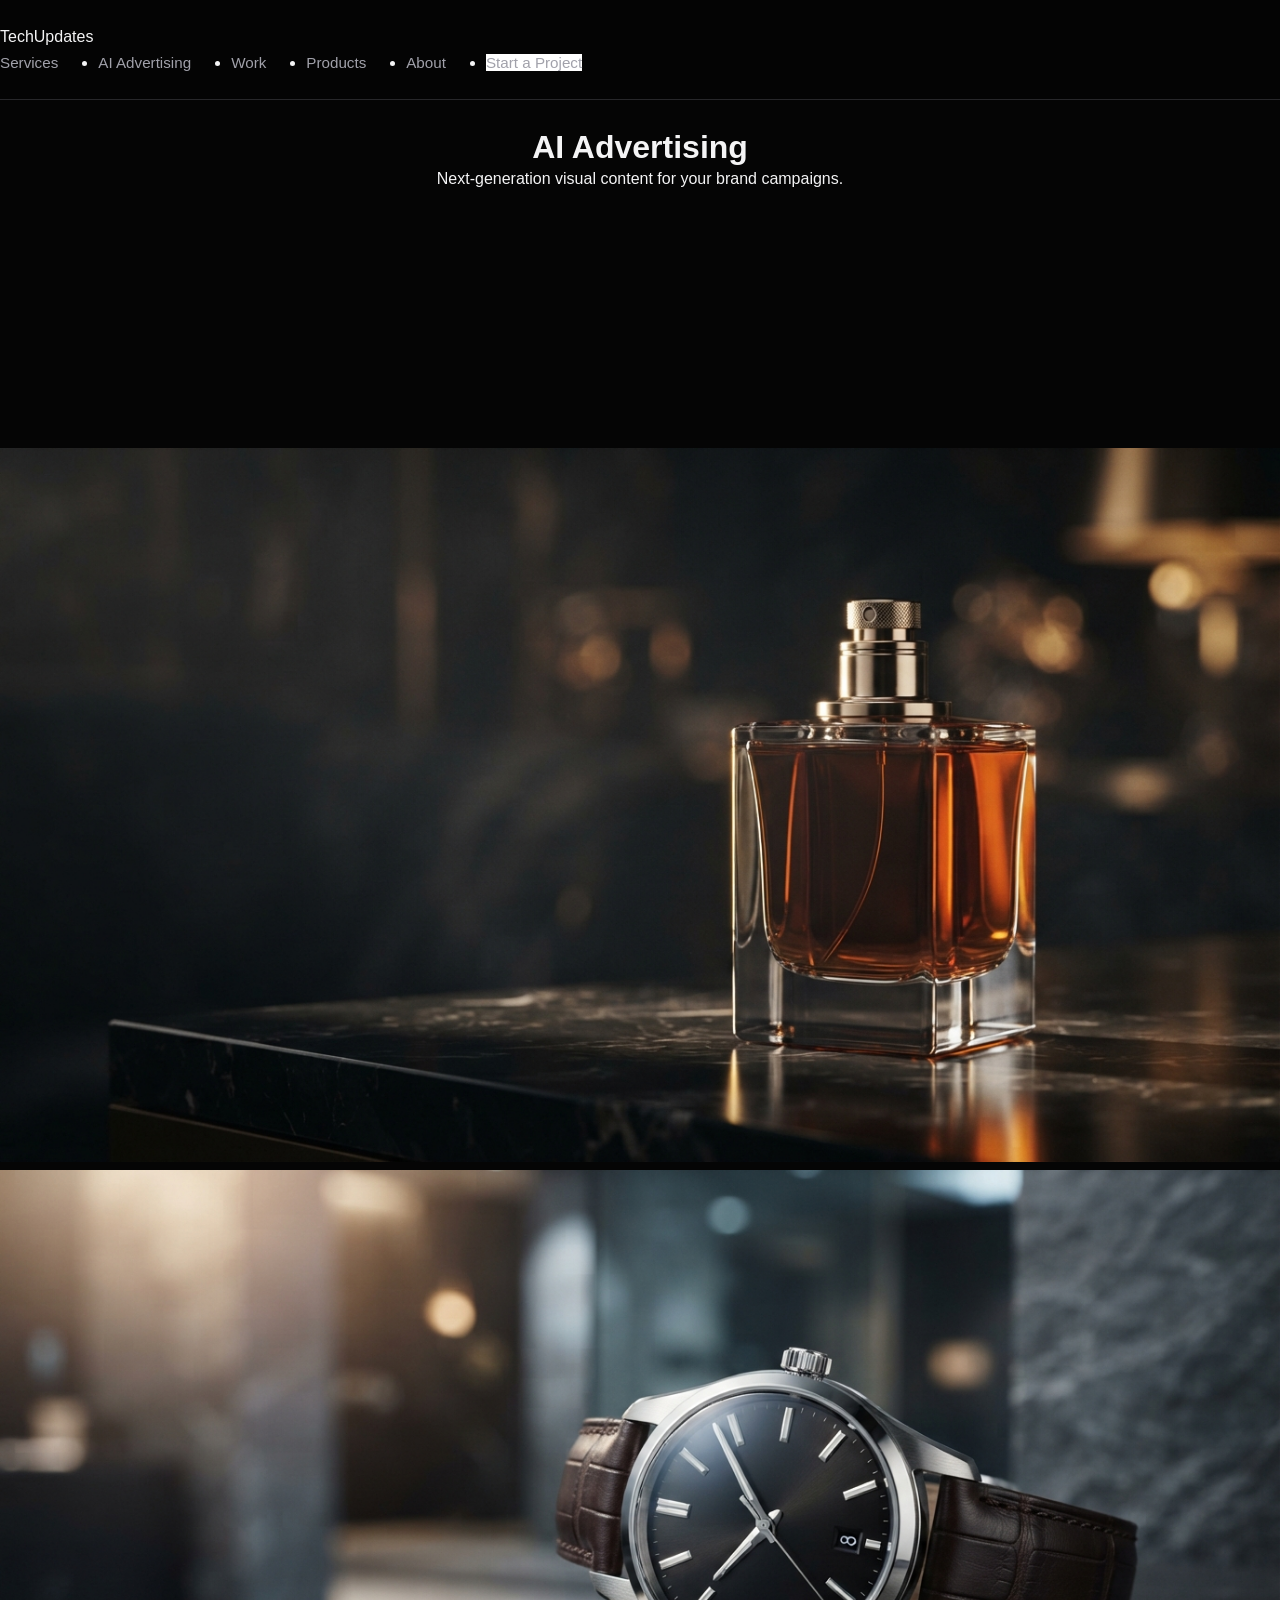
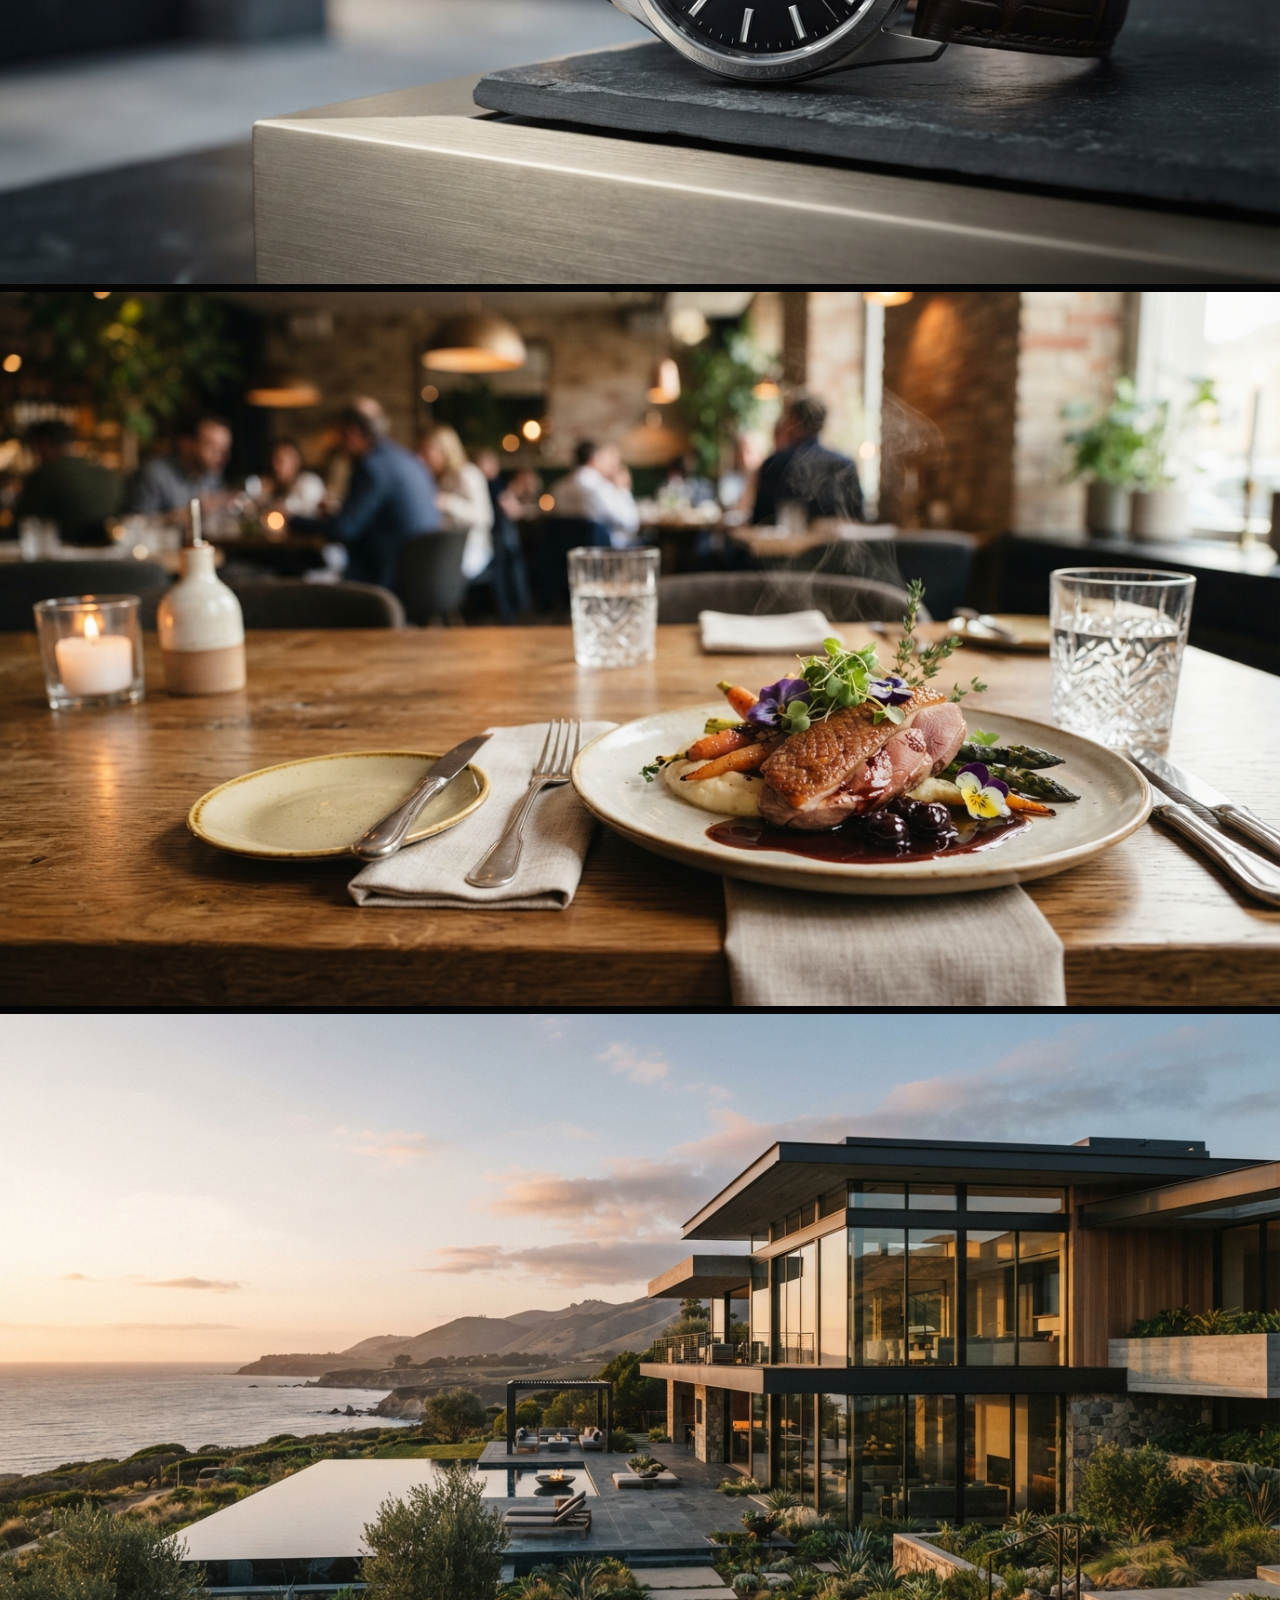
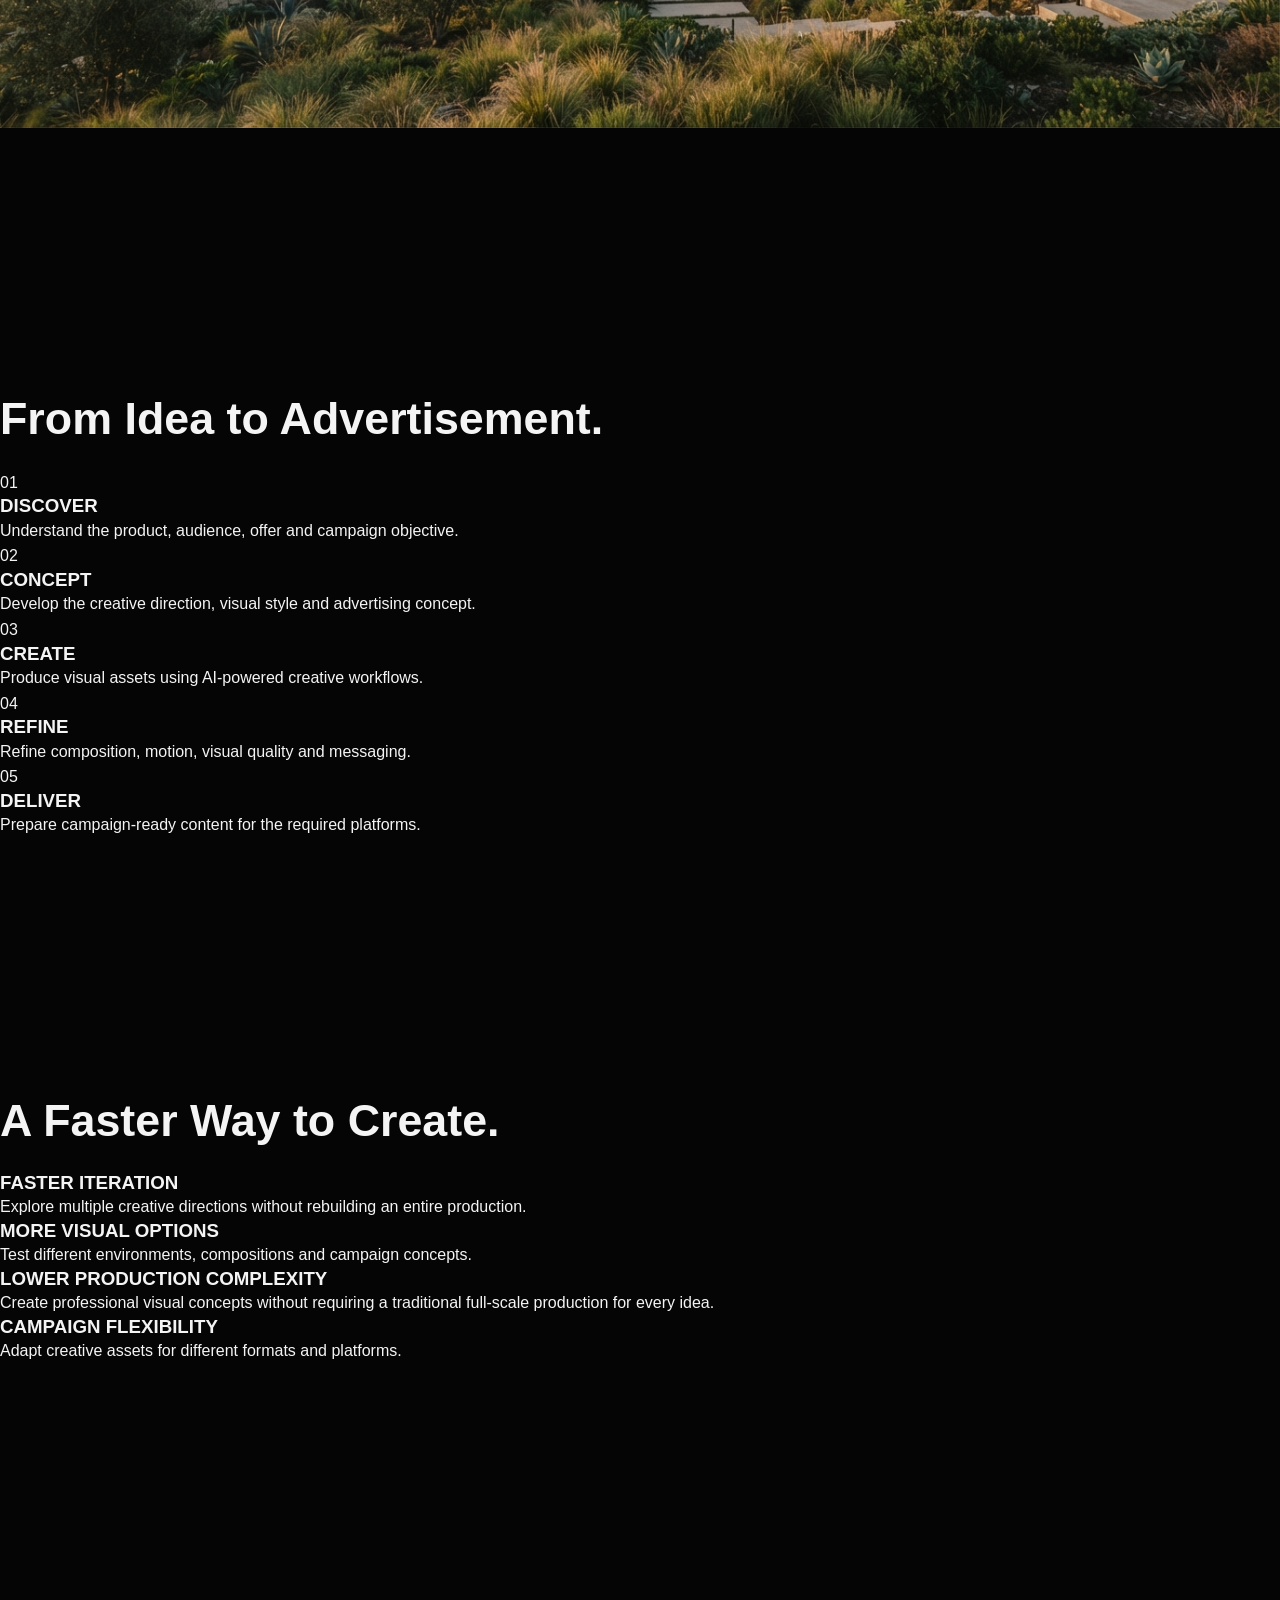
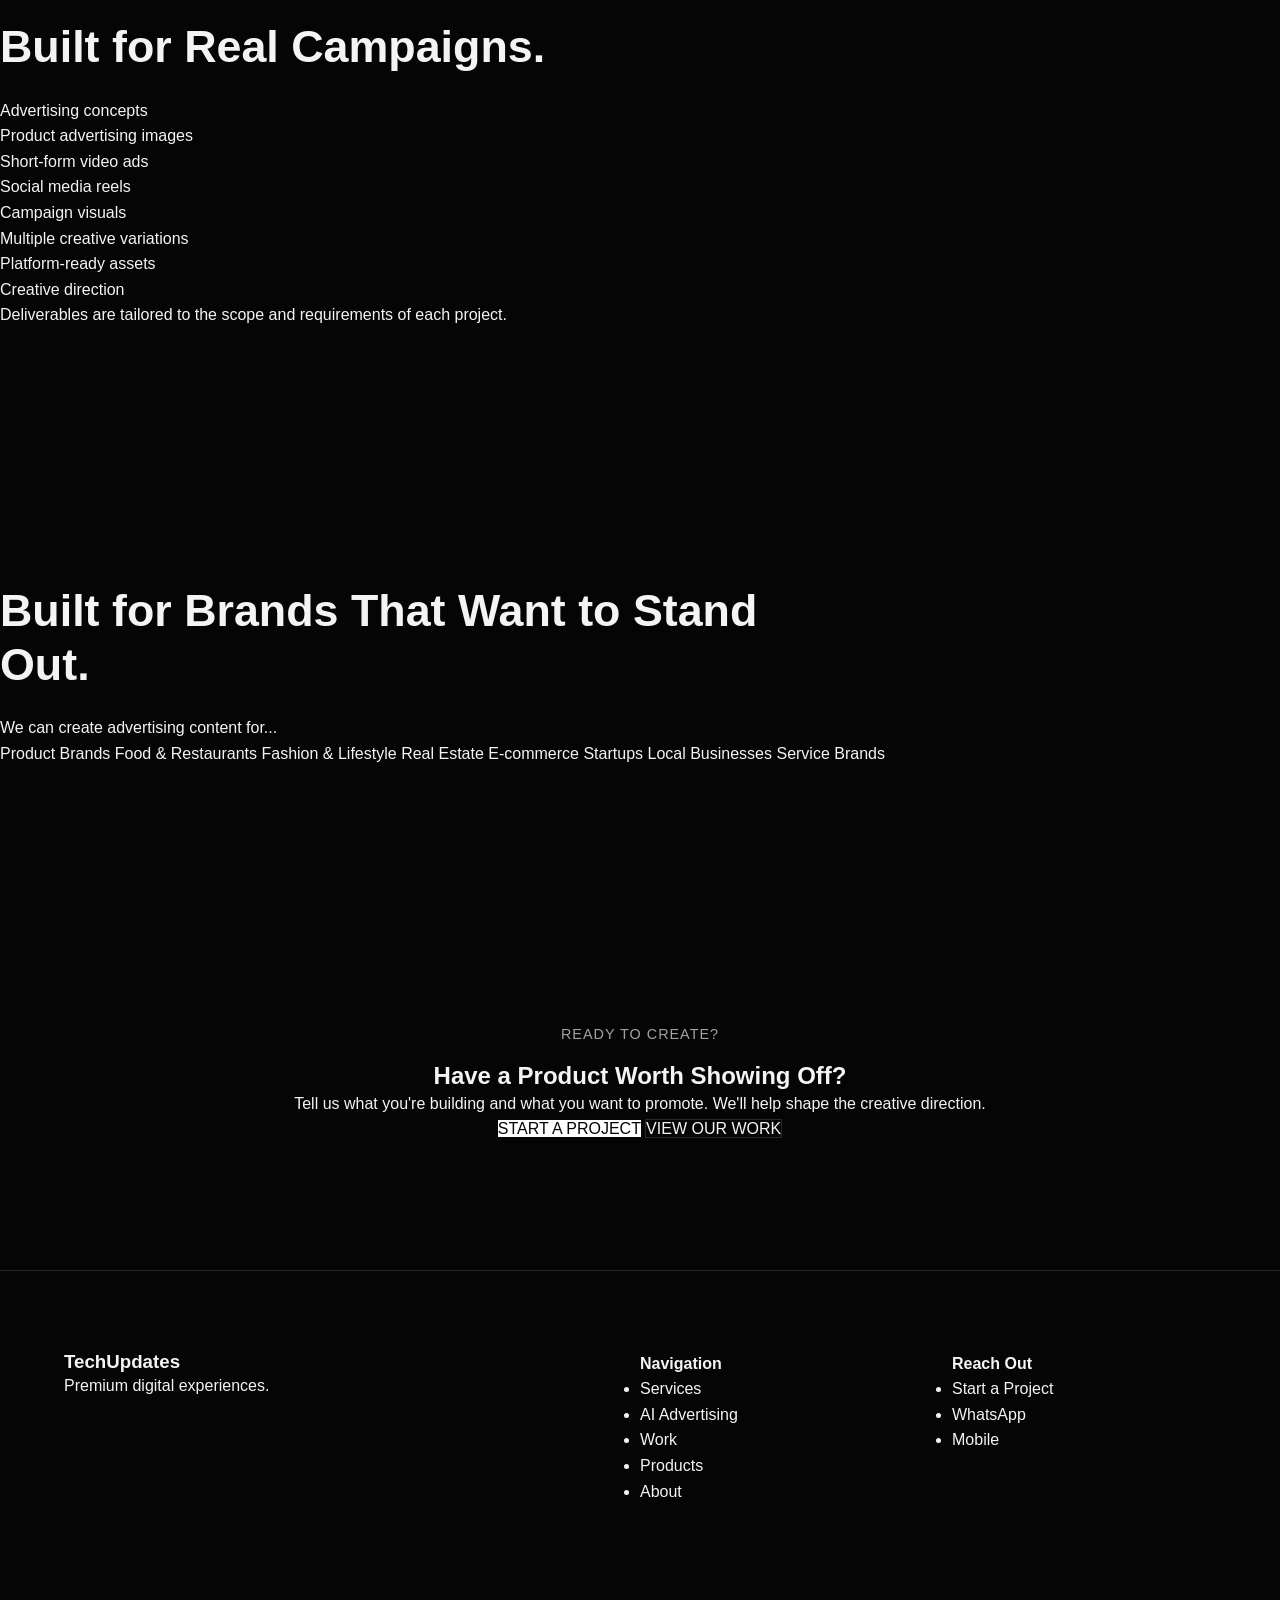
==== ai-advertising.html @ 3350097a "Add files via upload" ====
<!DOCTYPE html>
<html lang="en">
<head>
    <meta charset="UTF-8">
    <meta name="viewport" content="width=device-width, initial-scale=1.0">
    <title>AI Advertising | TechUpdates</title>
    <link rel="stylesheet" href="style.css">
</head>
<body>

    <!-- NAVIGATION -->
    <nav class="navbar container">
        <div class="logo"><a href="index.html">TechUpdates</a></div>
        <ul class="nav-links">
            <li><a href="services.html">Services</a></li>
            <li><a href="ai-advertising.html" class="active">AI Advertising</a></li>
            <li><a href="work.html">Work</a></li>
            <li><a href="products.html">Products</a></li>
            <li><a href="about.html">About</a></li>
            <li><a href="contact.html" class="btn-primary">Start a Project</a></li>
        </ul>
    </nav>

    <!-- HEADER / HERO -->
    <header class="page-header section-padding text-center">
        <div class="container">
            <h1>AI Advertising</h1>
            <p class="subtitle">Next-generation visual content for your brand campaigns.</p>
        </div>
    </header>

    <!-- SHOWCASE -->
    <section id="showcase" class="container section-padding">
        <div class="grid-2">
            <img src="assets/portfolio/perfume-commercial.jpg" alt="Perfume Commercial" class="portfolio-img">
            <img src="assets/portfolio/watch-commercial.jpg" alt="Watch Commercial" class="portfolio-img">
            <img src="assets/portfolio/restaurant-food-commercial.jpg" alt="Restaurant Food Commercial" class="portfolio-img">
            <img src="assets/portfolio/luxury-real-estate.jpg" alt="Luxury Real Estate" class="portfolio-img">
        </div>
    </section>

    <!-- HOW IT WORKS -->
    <section id="how-it-works" class="container section-padding">
        <h2 class="section-title">From Idea to Advertisement.</h2>
        <div class="steps-grid">
            <div class="step-card">
                <span class="step-num">01</span>
                <h3>DISCOVER</h3>
                <p>Understand the product, audience, offer and campaign objective.</p>
            </div>
            <div class="step-card">
                <span class="step-num">02</span>
                <h3>CONCEPT</h3>
                <p>Develop the creative direction, visual style and advertising concept.</p>
            </div>
            <div class="step-card">
                <span class="step-num">03</span>
                <h3>CREATE</h3>
                <p>Produce visual assets using AI-powered creative workflows.</p>
            </div>
            <div class="step-card">
                <span class="step-num">04</span>
                <h3>REFINE</h3>
                <p>Refine composition, motion, visual quality and messaging.</p>
            </div>
            <div class="step-card">
                <span class="step-num">05</span>
                <h3>DELIVER</h3>
                <p>Prepare campaign-ready content for the required platforms.</p>
            </div>
        </div>
    </section>

    <!-- WHY AI -->
    <section id="why-ai" class="container section-padding">
        <h2 class="section-title">A Faster Way to Create.</h2>
        <div class="grid-2">
            <div class="feature-block">
                <h3>FASTER ITERATION</h3>
                <p>Explore multiple creative directions without rebuilding an entire production.</p>
            </div>
            <div class="feature-block">
                <h3>MORE VISUAL OPTIONS</h3>
                <p>Test different environments, compositions and campaign concepts.</p>
            </div>
            <div class="feature-block">
                <h3>LOWER PRODUCTION COMPLEXITY</h3>
                <p>Create professional visual concepts without requiring a traditional full-scale production for every idea.</p>
            </div>
            <div class="feature-block">
                <h3>CAMPAIGN FLEXIBILITY</h3>
                <p>Adapt creative assets for different formats and platforms.</p>
            </div>
        </div>
    </section>

    <!-- WHAT YOU RECEIVE -->
    <section id="deliverables" class="container section-padding">
        <h2 class="section-title">Built for Real Campaigns.</h2>
        <ul class="deliverables-list">
            <li>Advertising concepts</li>
            <li>Product advertising images</li>
            <li>Short-form video ads</li>
            <li>Social media reels</li>
            <li>Campaign visuals</li>
            <li>Multiple creative variations</li>
            <li>Platform-ready assets</li>
            <li>Creative direction</li>
        </ul>
        <p class="disclaimer">Deliverables are tailored to the scope and requirements of each project.</p>
    </section>

    <!-- WHO IT'S FOR -->
    <section id="audiences" class="container section-padding">
        <h2 class="section-title">Built for Brands That Want to Stand Out.</h2>
        <p class="intro-text">We can create advertising content for...</p>
        <div class="tags-container">
            <span class="tag">Product Brands</span>
            <span class="tag">Food & Restaurants</span>
            <span class="tag">Fashion & Lifestyle</span>
            <span class="tag">Real Estate</span>
            <span class="tag">E-commerce</span>
            <span class="tag">Startups</span>
            <span class="tag">Local Businesses</span>
            <span class="tag">Service Brands</span>
        </div>
    </section>

    <!-- FINAL CTA -->
    <section id="final-cta" class="section-padding text-center final-cta-wrapper">
        <div class="container">
            <span class="eyebrow">READY TO CREATE?</span>
            <h2 class="cta-heading">Have a Product Worth Showing Off?</h2>
            <p class="cta-text">Tell us what you're building and what you want to promote. We'll help shape the creative direction.</p>
            <div class="cta-buttons">
                <a href="contact.html" class="btn-primary">START A PROJECT</a>
                <a href="work.html" class="btn-secondary">VIEW OUR WORK</a>
            </div>
        </div>
    </section>

    <!-- FOOTER -->
    <footer class="site-footer section-padding">
        <div class="container footer-grid">
            <div class="brand-col">
                <h3>TechUpdates</h3>
                <p>Premium digital experiences.</p>
            </div>
            <div class="links-col">
                <h4>Navigation</h4>
                <ul>
                    <li><a href="services.html">Services</a></li>
                    <li><a href="ai-advertising.html">AI Advertising</a></li>
                    <li><a href="work.html">Work</a></li>
                    <li><a href="products.html">Products</a></li>
                    <li><a href="about.html">About</a></li>
                </ul>
            </div>
            <div class="contact-col">
                <h4>Reach Out</h4>
                <ul>
                    <li><a href="contact.html">Start a Project</a></li>
                    <li>WhatsApp</li>
                    <li>Mobile</li>
                </ul>
            </div>
        </div>
    </footer>

    <script src="main.js"></script>
</body>
</html>
---- style.css ----
/* =========================================
   CSS VARIABLES (DESIGN SYSTEM)
   ========================================= */
:root {
    --bg-primary: #050505;
    --bg-secondary: #121212;
    --text-primary: #F4F4F5;
    --text-secondary: #A1A1AA;
    --accent: #FFFFFF;
    --border-color: #27272A;
    
    --font-display: 'Outfit', sans-serif;
    --font-body: 'Inter', sans-serif;
    
    --space-sm: 1rem;
    --space-md: 2.5rem;
    --space-lg: 5rem;
    --space-xl: 8rem;
}
/* =========================================
   RESET & TYPOGRAPHY
   ========================================= */
* {
    margin: 0;
    padding: 0;
    box-sizing: border-box;
}

body {
    background-color: var(--bg-primary);
    color: var(--text-primary);
    font-family: var(--font-body);
    line-height: 1.6;
    -webkit-font-smoothing: antialiased;
}

h1, h2, h3, .brand-logo {
    font-family: var(--font-display);
    font-weight: 600;
    line-height: 1.2;
}

a {
    color: inherit;
    text-decoration: none;
    transition: all 0.3s ease;
}

.container {
    max-width: 1280px;
    margin: 0 auto;
    padding: 0 5%;
}

.section-padding {
    padding: var(--space-xl) 0;
}

.bg-darker {
    background-color: var(--bg-secondary);
}

.text-center {
    text-align: center;
}

.mt-4 {
    margin-top: 1.5rem;
}

/* =========================================
   COMPONENTS
   ========================================= */
.btn {
    display: inline-flex;
    align-items: center;
    justify-content: center;
    padding: 0.8rem 1.8rem;
    font-size: 1rem;
    font-weight: 500;
    border-radius: 4px;
    cursor: pointer;
}

.btn-primary {
    background-color: var(--accent);
    color: var(--bg-primary);
}

.btn-primary:hover {
    opacity: 0.9;
    transform: translateY(-2px);
}

.btn-secondary {
    background-color: transparent;
    color: var(--text-primary);
    border: 1px solid var(--border-color);
}

.btn-secondary:hover {
    border-color: var(--text-primary);
}

.btn-outline {
    background: transparent;
    color: var(--text-primary);
    border-bottom: 1px solid var(--text-primary);
    border-radius: 0;
    padding: 0.5rem 0;
}

.btn-outline:hover {
    color: var(--text-secondary);
    border-color: var(--text-secondary);
}

/* =========================================
   NAVIGATION
   ========================================= */
.navbar {
    position: fixed;
    top: 0;
    width: 100%;
    padding: 1.5rem 0;
    background: rgba(5, 5, 5, 0.85);
    backdrop-filter: blur(10px);
    z-index: 100;
    border-bottom: 1px solid var(--border-color);
}

.nav-container {
    max-width: 1280px;
    margin: 0 auto;
    padding: 0 5%;
    display: flex;
    justify-content: space-between;
    align-items: center;
}

.brand-logo {
    font-size: 1.5rem;
    font-weight: 700;
}

.nav-links {
    display: flex;
    gap: 2.5rem;
}

.nav-links a {
    font-size: 0.95rem;
    color: var(--text-secondary);
}

.nav-links a:hover {
    color: var(--text-primary);
}

.mobile-menu-btn {
    display: none;
}

/* =========================================
   HERO
   ========================================= */
.hero {
    height: 100vh;
    position: relative;
    display: flex;
    align-items: center;
    padding: 0 5%;
    overflow: hidden;
}

.hero-video-wrapper {
    position: absolute;
    top: 0;
    left: 0;
    width: 100%;
    height: 100%;
    z-index: -2;
}

.hero-bg-video {
    width: 100%;
    height: 100%;
    object-fit: cover;
}

.hero-overlay {
    position: absolute;
    top: 0;
    left: 0;
    width: 100%;
    height: 100%;
    background: linear-gradient(to right, rgba(5,5,5,0.9) 0%, rgba(5,5,5,0.4) 100%);
    z-index: -1;
}

.hero-content {
    max-width: 800px;
    z-index: 1;
    margin-top: 5rem;
}

.hero-label {
    display: inline-block;
    color: var(--text-secondary);
    text-transform: uppercase;
    letter-spacing: 2px;
    font-size: 0.85rem;
    margin-bottom: 1.5rem;
}

.hero-title {
    font-size: clamp(3rem, 5vw, 5rem);
    margin-bottom: 1.5rem;
}

.hero-subtitle {
    font-size: 1.2rem;
    color: var(--text-secondary);
    margin-bottom: 2.5rem;
    max-width: 600px;
}

.hero-actions {
    display: flex;
    gap: 1rem;
}

/* =========================================
   VALUE PROP & SERVICES
   ========================================= */
.section-title {
    font-size: clamp(2rem, 3.5vw, 3.5rem);
    margin-bottom: 1.5rem;
    max-width: 800px;
}

.section-desc {
    font-size: 1.25rem;
    color: var(--text-secondary);
    margin-bottom: 3rem;
    max-width: 700px;
}

.capabilities-grid {
    display: flex;
    flex-wrap: wrap;
    gap: 1rem;
    margin-top: 3rem;
}

.capability-item {
    padding: 1rem 2rem;
    border: 1px solid var(--border-color);
    border-radius: 50px;
    font-size: 0.95rem;
}

.services-grid {
    display: grid;
    grid-template-columns: repeat(auto-fit, minmax(300px, 1fr));
    gap: 2.5rem;
    margin-bottom: 3rem;
}

.service-card {
    padding: 2.5rem;
    border: 1px solid var(--border-color);
    background-color: var(--bg-primary);
    transition: transform 0.3s ease;
}

.service-card:hover {
    transform: translateY(-5px);
}

.service-card h3 {
    font-size: 1.5rem;
    margin-bottom: 1rem;
}

.service-card p {
    color: var(--text-secondary);
}

/* =========================================
   PORTFOLIO (Dynamic Grid)
   ========================================= */
.portfolio-grid {
    display: grid;
    grid-template-columns: repeat(2, 1fr);
    gap: 2rem;
}

.portfolio-item {
    position: relative;
    aspect-ratio: 4/3;
    overflow: hidden;
    background: var(--bg-secondary);
    cursor: pointer;
    group: hover;
}

.portfolio-img {
    width: 100%;
    height: 100%;
    object-fit: cover;
    transition: transform 0.7s ease;
}

.portfolio-item:hover .portfolio-img {
    transform: scale(1.05);
}

.portfolio-content {
    position: absolute;
    bottom: 0;
    left: 0;
    width: 100%;
    padding: 2rem;
    background: linear-gradient(to top, rgba(0,0,0,0.9), transparent);
}

.portfolio-category {
    font-size: 0.85rem;
    text-transform: uppercase;
    letter-spacing: 1px;
    color: var(--text-secondary);
}

.portfolio-title {
    font-size: 1.5rem;
    margin-top: 0.5rem;
}

.visual-placeholder {
    width: 100%;
    height: 100%;
    display: flex;
    align-items: center;
    justify-content: center;
    background: var(--border-color);
    color: var(--text-secondary);
    font-family: monospace;
    text-align: center;
    padding: 1rem;
}

/* =========================================
   PRODUCTS (Skolar)
   ========================================= */
.product-showcase {
    display: grid;
    grid-template-columns: 1fr 1fr;
    gap: 4rem;
    align-items: center;
}

.eyebrow {
    color: var(--text-secondary);
    text-transform: uppercase;
    letter-spacing: 1px;
    font-size: 0.9rem;
    display: block;
    margin-bottom: 1rem;
}

.product-visual {
    aspect-ratio: 16/9;
    border: 1px solid var(--border-color);
}

/* =========================================
   FOOTER
   ========================================= */
.site-footer {
    border-top: 1px solid var(--border-color);
    padding: 5rem 0 2rem;
}

.footer-grid {
    display: grid;
    grid-template-columns: 2fr 1fr 1fr;
    gap: 3rem;
    margin-bottom: 4rem;
}

.footer-links h4, .footer-contact h4 {
    font-size: 1.2rem;
    margin-bottom: 1.5rem;
    font-family: var(--font-display);
}

.footer-links a, .footer-contact a {
    display: block;
    color: var(--text-secondary);
    margin-bottom: 0.8rem;
}

.footer-links a:hover, .footer-contact a:hover {
    color: var(--text-primary);
}

.footer-bottom {
    display: flex;
    justify-content: space-between;
    padding-top: 2rem;
    border-top: 1px solid var(--border-color);
    color: var(--text-secondary);
    font-size: 0.9rem;
}

/* =========================================
   MOBILE RESPONSIVENESS
   ========================================= */
@media (max-width: 900px) {
    .nav-links, .navbar .btn { display: none; } /* Add JS toggle for mobile menu later */
    .mobile-menu-btn { display: block; background: none; border: none; }
    .mobile-menu-btn span { display: block; width: 25px; height: 2px; background: #fff; margin: 5px 0; }
    
    .portfolio-grid { grid-template-columns: 1fr; }
    .product-showcase { grid-template-columns: 1fr; }
    .footer-grid { grid-template-columns: 1fr; gap: 2rem; }
    
    .hero-actions { flex-direction: column; }
}
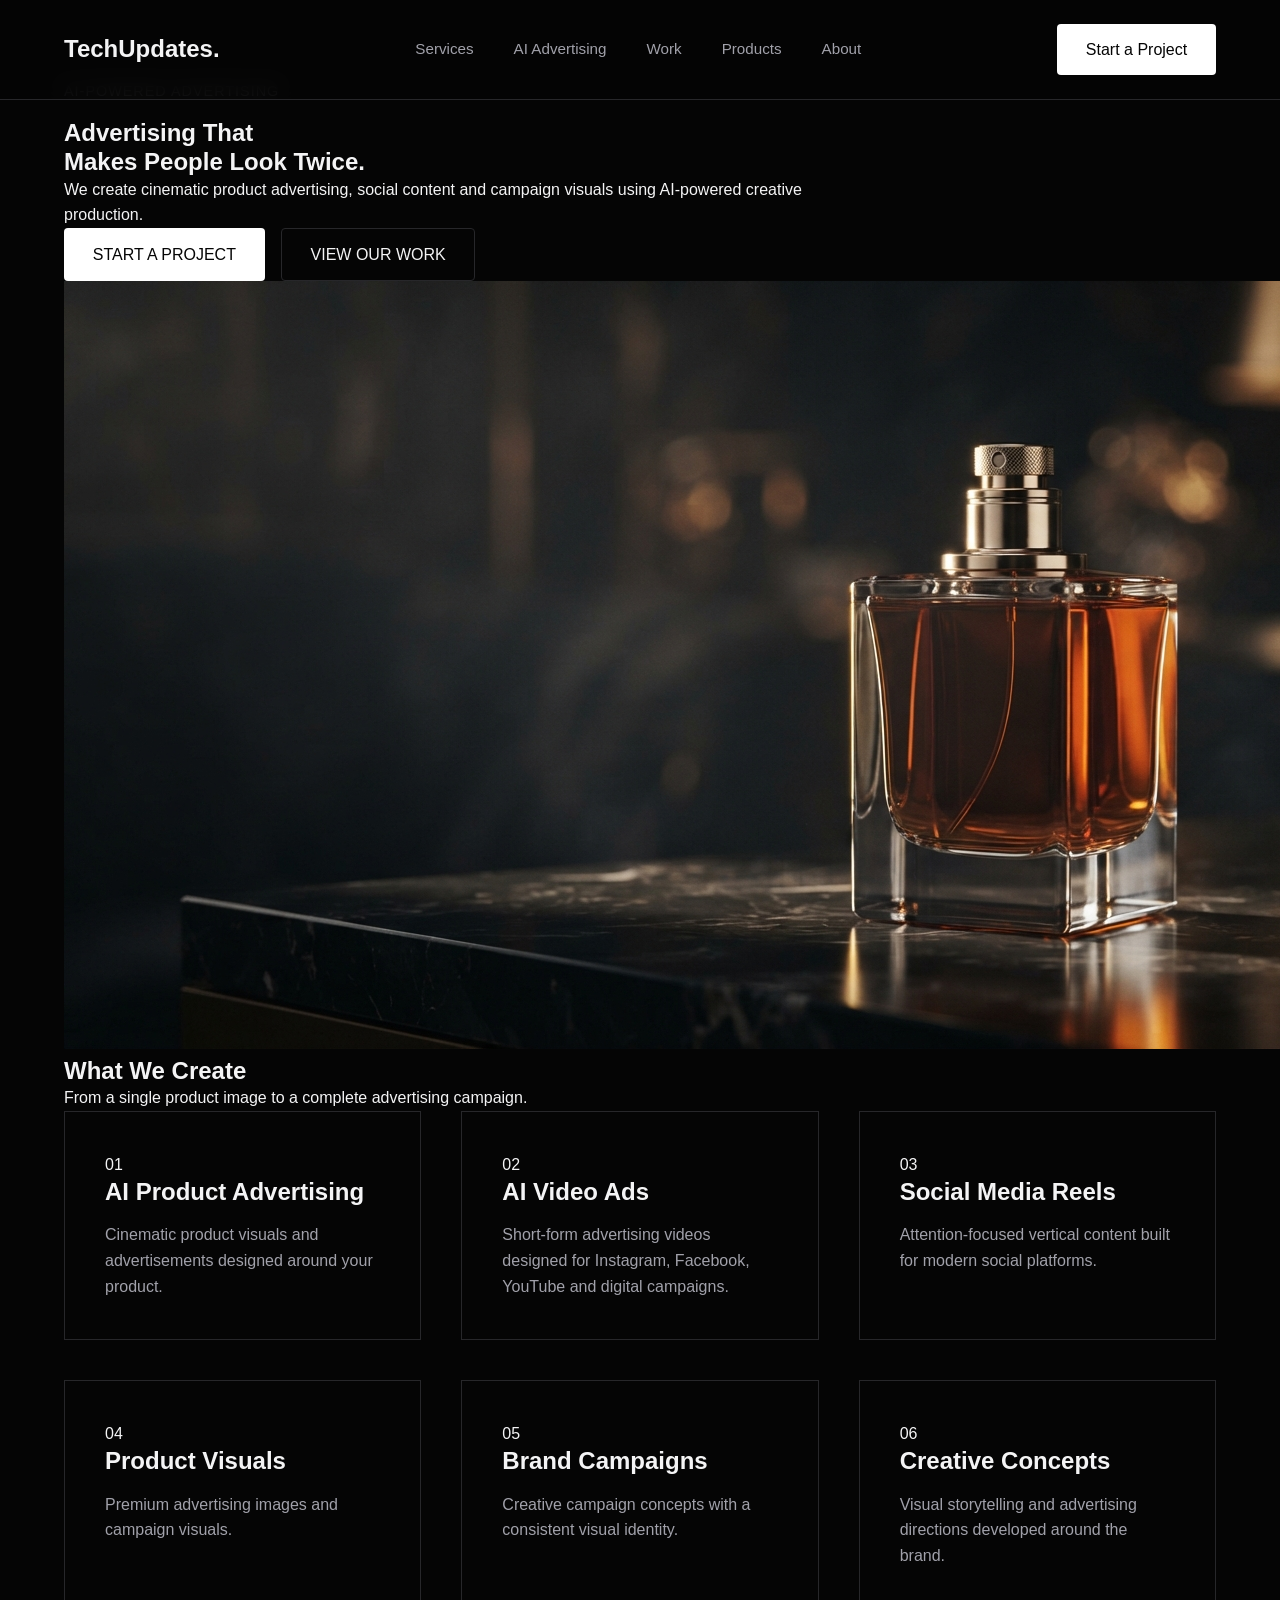
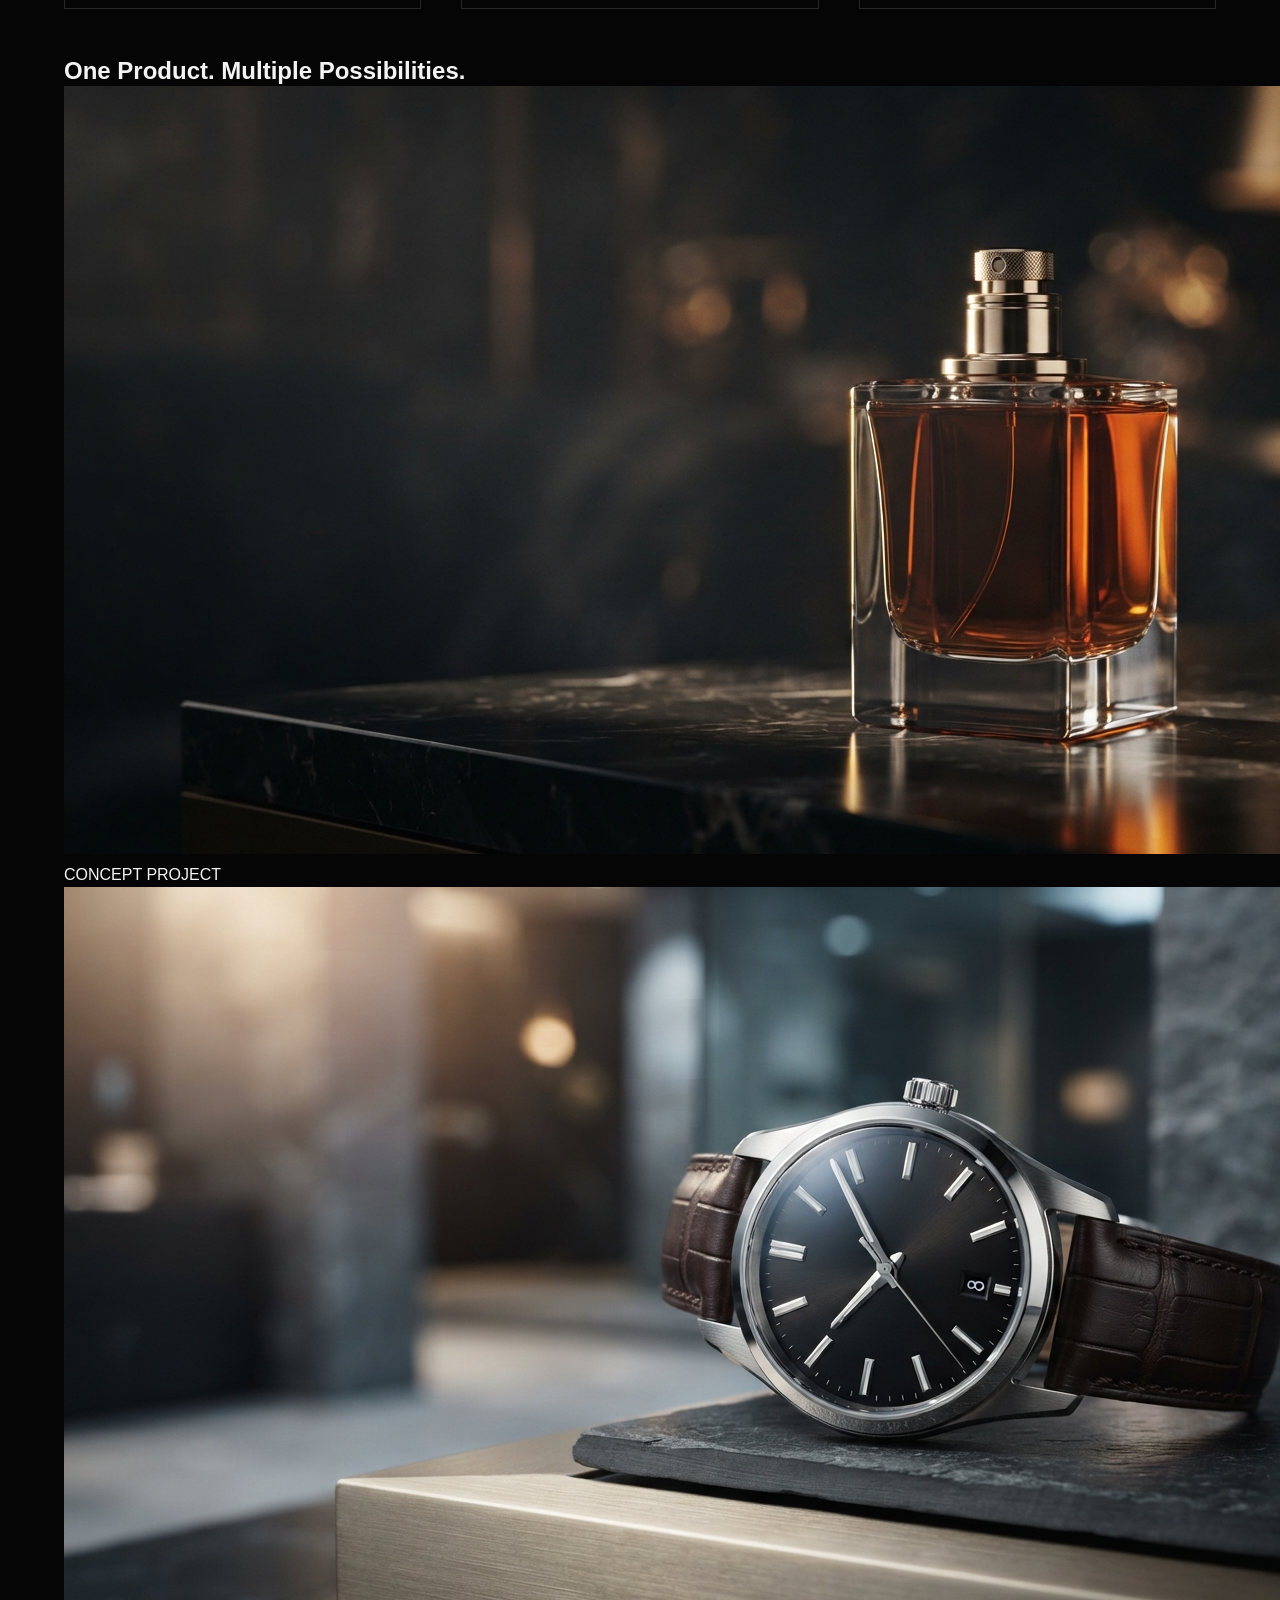
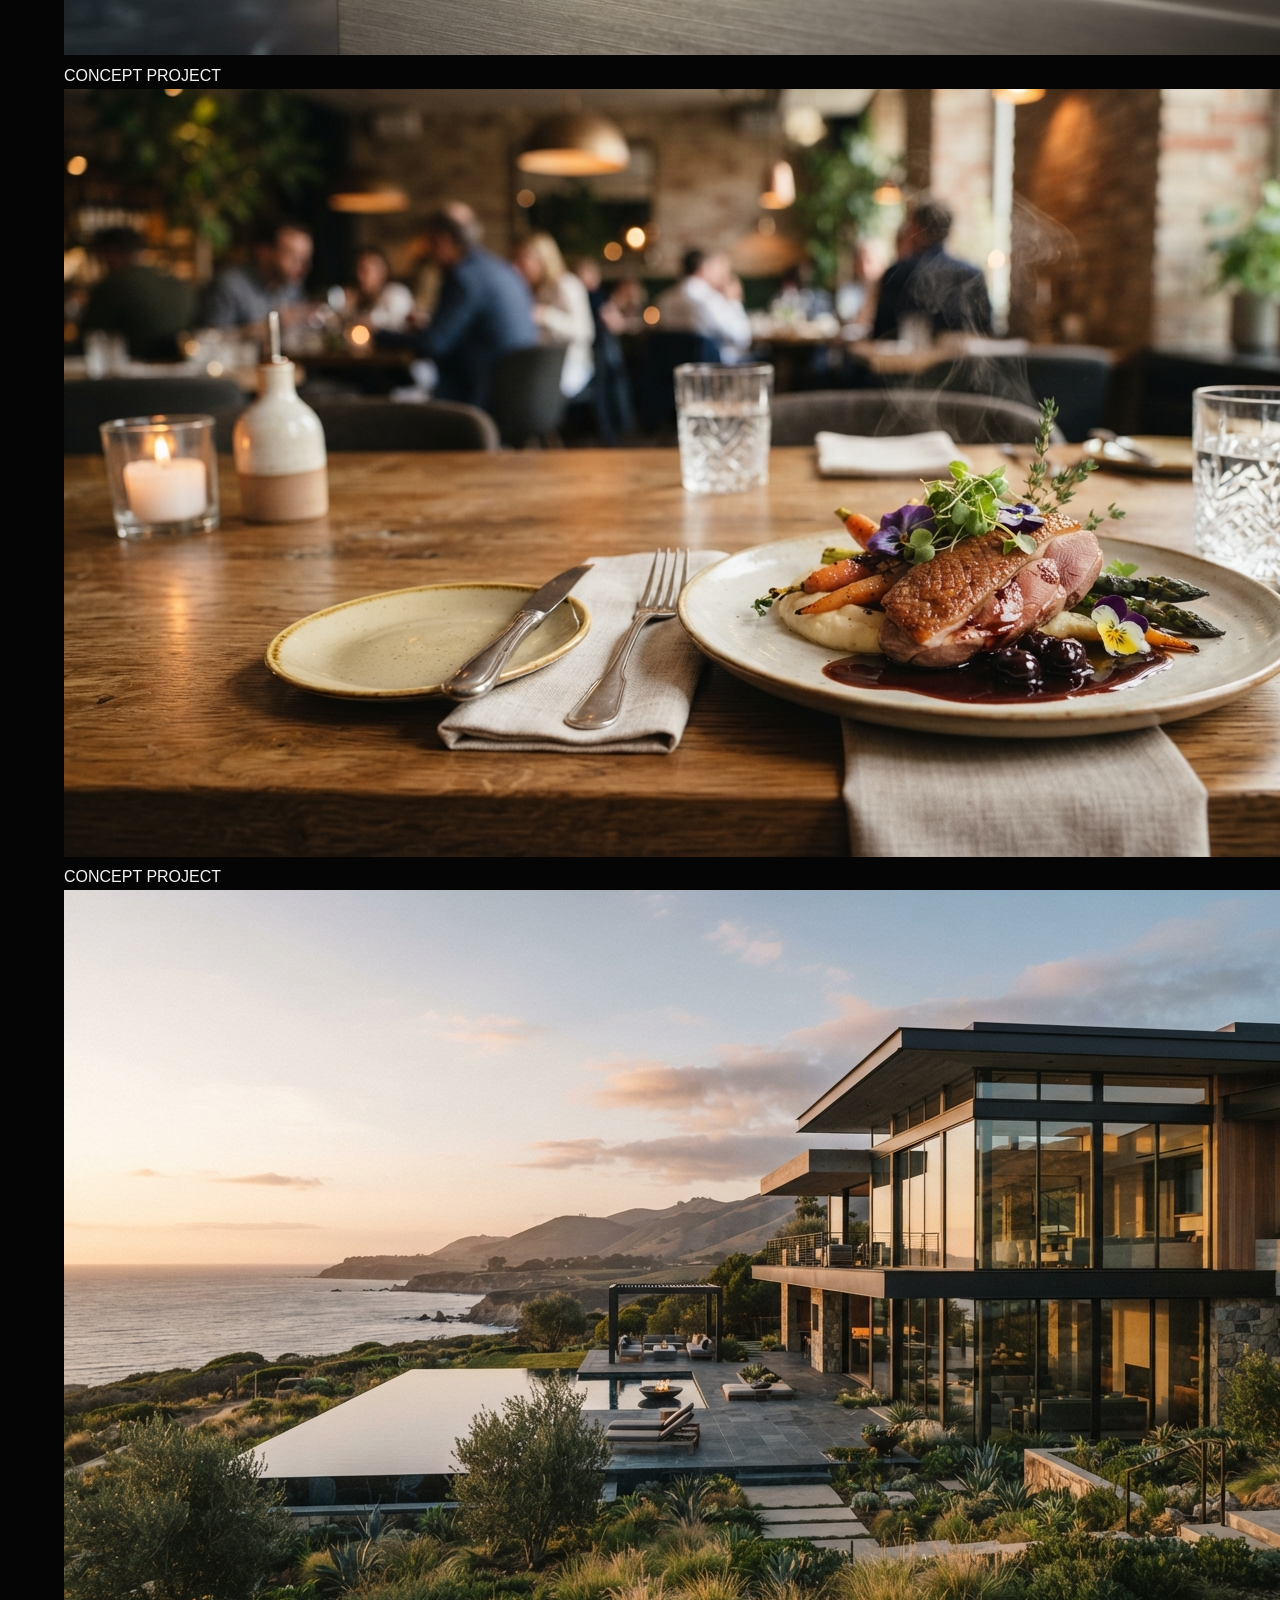
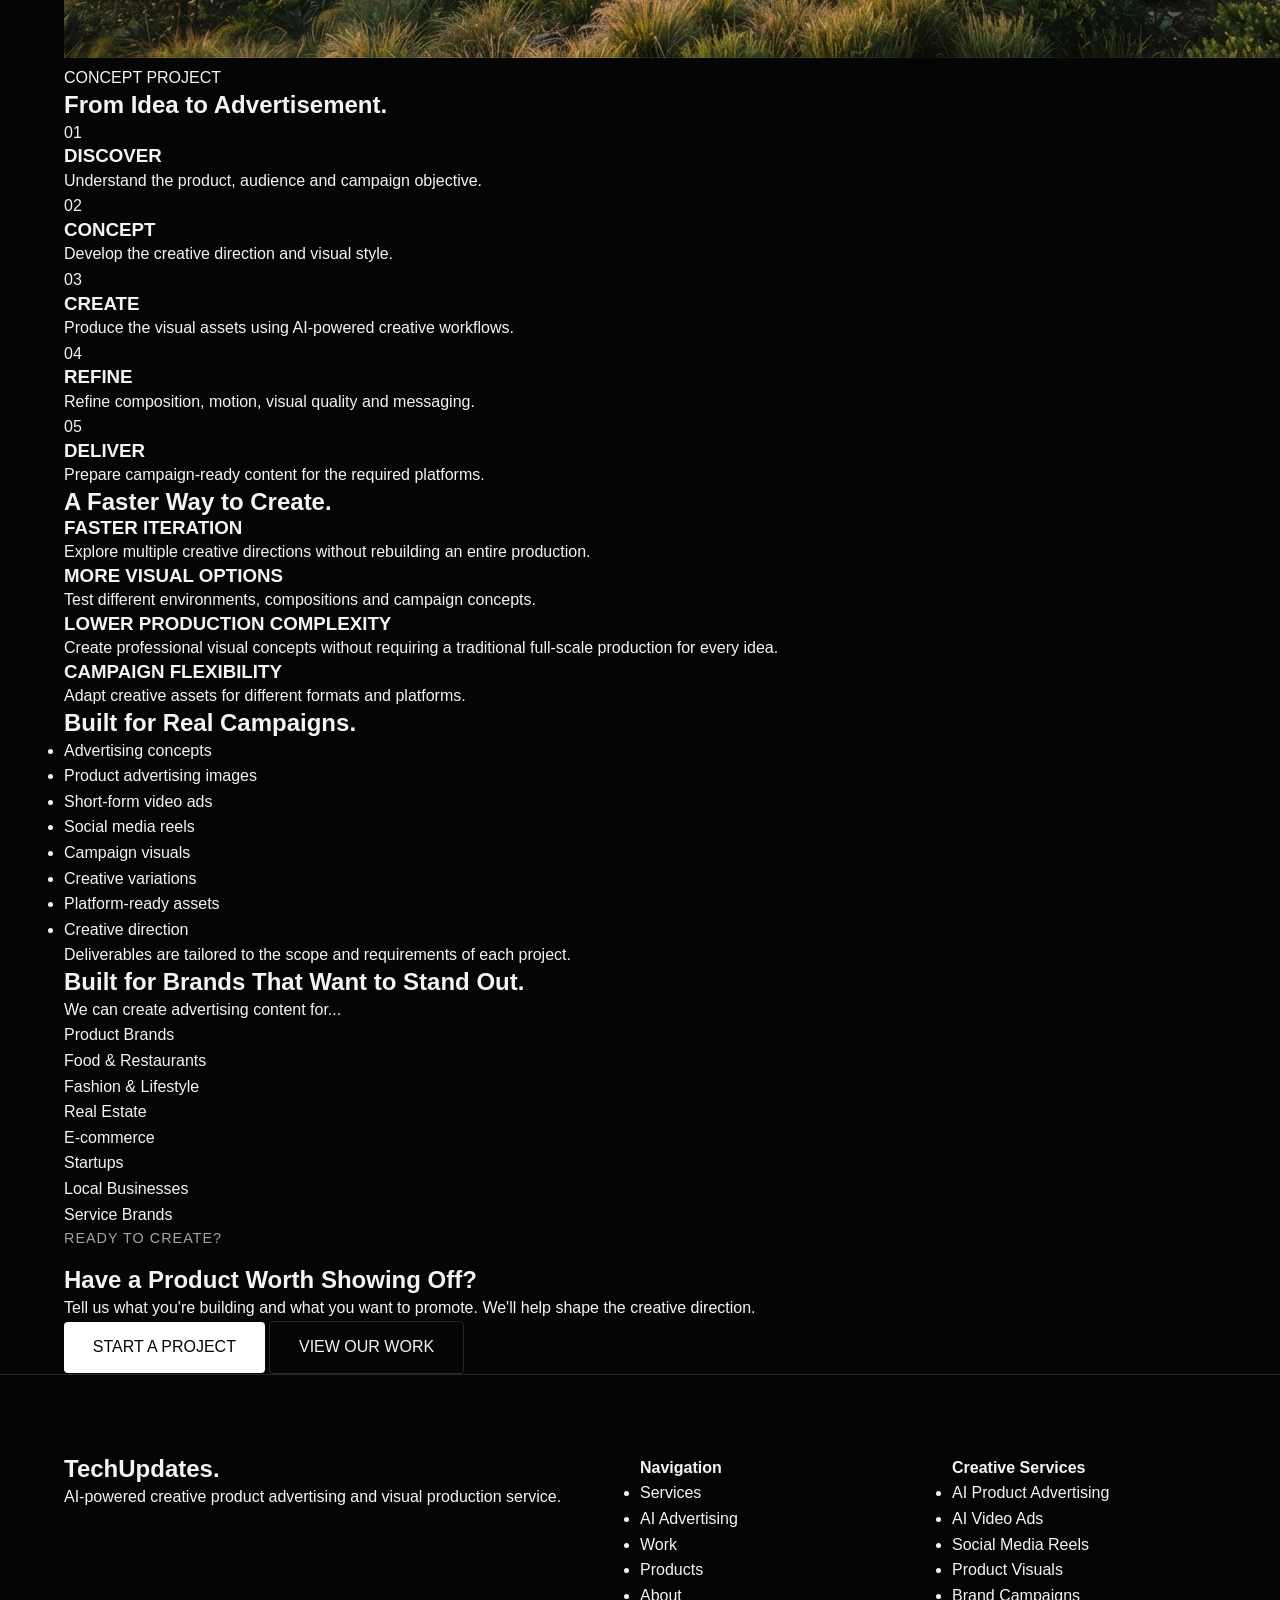
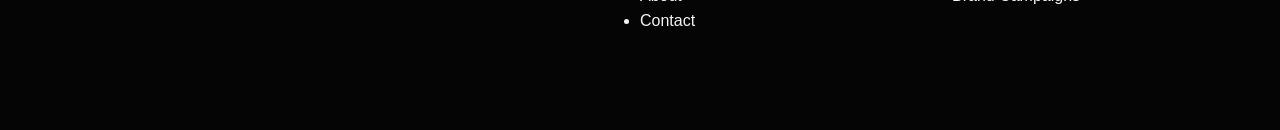
==== commit 1a7c3ecc: "Update ai-advertising.html" ====
--- a/ai-advertising.html
+++ b/ai-advertising.html
@@ -3,170 +3,277 @@
 <head>
     <meta charset="UTF-8">
     <meta name="viewport" content="width=device-width, initial-scale=1.0">
-    <title>AI Advertising | TechUpdates</title>
-    <link rel="stylesheet" href="style.css">
+    <title>AI Advertising Production Services | TechUpdates</title>
+    <link rel="stylesheet" href="./style.css">
 </head>
 <body>
 
-    <!-- NAVIGATION -->
-    <nav class="navbar container">
-        <div class="logo"><a href="index.html">TechUpdates</a></div>
-        <ul class="nav-links">
-            <li><a href="services.html">Services</a></li>
-            <li><a href="ai-advertising.html" class="active">AI Advertising</a></li>
-            <li><a href="work.html">Work</a></li>
-            <li><a href="products.html">Products</a></li>
-            <li><a href="about.html">About</a></li>
-            <li><a href="contact.html" class="btn-primary">Start a Project</a></li>
-        </ul>
-    </nav>
-
-    <!-- HEADER / HERO -->
-    <header class="page-header section-padding text-center">
-        <div class="container">
-            <h1>AI Advertising</h1>
-            <p class="subtitle">Next-generation visual content for your brand campaigns.</p>
+    <!-- Navigation Header -->
+    <header class="navbar">
+        <div class="nav-container">
+
+            <a href="index.html" class="brand-logo">
+                TechUpdates.
+            </a>
+
+            <nav class="nav-links">
+                <a href="index.html">Services</a>
+                <a href="ai-advertising.html">AI Advertising</a>
+                <a href="work.html">Work</a>
+                <a href="products.html">Products</a>
+                <a href="about.html">About</a>
+            </nav>
+
+            <a href="contact.html" class="btn btn-primary">
+                Start a Project
+            </a>
+
         </div>
     </header>
 
-    <!-- SHOWCASE -->
-    <section id="showcase" class="container section-padding">
-        <div class="grid-2">
-            <img src="assets/portfolio/perfume-commercial.jpg" alt="Perfume Commercial" class="portfolio-img">
-            <img src="assets/portfolio/watch-commercial.jpg" alt="Watch Commercial" class="portfolio-img">
-            <img src="assets/portfolio/restaurant-food-commercial.jpg" alt="Restaurant Food Commercial" class="portfolio-img">
-            <img src="assets/portfolio/luxury-real-estate.jpg" alt="Luxury Real Estate" class="portfolio-img">
-        </div>
-    </section>
-
-    <!-- HOW IT WORKS -->
-    <section id="how-it-works" class="container section-padding">
-        <h2 class="section-title">From Idea to Advertisement.</h2>
-        <div class="steps-grid">
-            <div class="step-card">
-                <span class="step-num">01</span>
-                <h3>DISCOVER</h3>
-                <p>Understand the product, audience, offer and campaign objective.</p>
-            </div>
-            <div class="step-card">
-                <span class="step-num">02</span>
-                <h3>CONCEPT</h3>
-                <p>Develop the creative direction, visual style and advertising concept.</p>
-            </div>
-            <div class="step-card">
-                <span class="step-num">03</span>
-                <h3>CREATE</h3>
-                <p>Produce visual assets using AI-powered creative workflows.</p>
-            </div>
-            <div class="step-card">
-                <span class="step-num">04</span>
-                <h3>REFINE</h3>
-                <p>Refine composition, motion, visual quality and messaging.</p>
-            </div>
-            <div class="step-card">
-                <span class="step-num">05</span>
-                <h3>DELIVER</h3>
-                <p>Prepare campaign-ready content for the required platforms.</p>
-            </div>
-        </div>
-    </section>
-
-    <!-- WHY AI -->
-    <section id="why-ai" class="container section-padding">
-        <h2 class="section-title">A Faster Way to Create.</h2>
-        <div class="grid-2">
-            <div class="feature-block">
-                <h3>FASTER ITERATION</h3>
-                <p>Explore multiple creative directions without rebuilding an entire production.</p>
-            </div>
-            <div class="feature-block">
-                <h3>MORE VISUAL OPTIONS</h3>
-                <p>Test different environments, compositions and campaign concepts.</p>
-            </div>
-            <div class="feature-block">
-                <h3>LOWER PRODUCTION COMPLEXITY</h3>
-                <p>Create professional visual concepts without requiring a traditional full-scale production for every idea.</p>
-            </div>
-            <div class="feature-block">
-                <h3>CAMPAIGN FLEXIBILITY</h3>
-                <p>Adapt creative assets for different formats and platforms.</p>
-            </div>
-        </div>
-    </section>
-
-    <!-- WHAT YOU RECEIVE -->
-    <section id="deliverables" class="container section-padding">
-        <h2 class="section-title">Built for Real Campaigns.</h2>
-        <ul class="deliverables-list">
-            <li>Advertising concepts</li>
-            <li>Product advertising images</li>
-            <li>Short-form video ads</li>
-            <li>Social media reels</li>
-            <li>Campaign visuals</li>
-            <li>Multiple creative variations</li>
-            <li>Platform-ready assets</li>
-            <li>Creative direction</li>
-        </ul>
-        <p class="disclaimer">Deliverables are tailored to the scope and requirements of each project.</p>
-    </section>
-
-    <!-- WHO IT'S FOR -->
-    <section id="audiences" class="container section-padding">
-        <h2 class="section-title">Built for Brands That Want to Stand Out.</h2>
-        <p class="intro-text">We can create advertising content for...</p>
-        <div class="tags-container">
-            <span class="tag">Product Brands</span>
-            <span class="tag">Food & Restaurants</span>
-            <span class="tag">Fashion & Lifestyle</span>
-            <span class="tag">Real Estate</span>
-            <span class="tag">E-commerce</span>
-            <span class="tag">Startups</span>
-            <span class="tag">Local Businesses</span>
-            <span class="tag">Service Brands</span>
-        </div>
-    </section>
-
-    <!-- FINAL CTA -->
-    <section id="final-cta" class="section-padding text-center final-cta-wrapper">
-        <div class="container">
+    <!-- Hero Section -->
+    <section class="hero-section">
+        <div class="container hero-container">
+            <div class="hero-content">
+                <span class="eyebrow">AI-POWERED ADVERTISING</span>
+                <h1>Advertising That<br>Makes People Look Twice.</h1>
+                <p class="hero-description">
+                    We create cinematic product advertising, social content and campaign visuals using AI-powered creative production.
+                </p>
+                <div class="hero-actions">
+                    <a href="contact.html" class="btn btn-primary">START A PROJECT</a>
+                    <a href="work.html" class="btn btn-secondary">VIEW OUR WORK</a>
+                </div>
+            </div>
+            <div class="hero-media">
+                <img src="assets/portfolio/perfume-commercial.jpg" alt="AI Product Advertising Visual">
+            </div>
+        </div>
+    </section>
+
+    <!-- What We Create Section -->
+    <section class="services-section section">
+        <div class="container">
+            <div class="section-header">
+                <h2>What We Create</h2>
+                <p class="section-subtitle">From a single product image to a complete advertising campaign.</p>
+            </div>
+            <div class="services-grid grid-3-col">
+                <div class="service-card">
+                    <span class="card-number">01</span>
+                    <h3>AI Product Advertising</h3>
+                    <p>Cinematic product visuals and advertisements designed around your product.</p>
+                </div>
+                <div class="service-card">
+                    <span class="card-number">02</span>
+                    <h3>AI Video Ads</h3>
+                    <p>Short-form advertising videos designed for Instagram, Facebook, YouTube and digital campaigns.</p>
+                </div>
+                <div class="service-card">
+                    <span class="card-number">03</span>
+                    <h3>Social Media Reels</h3>
+                    <p>Attention-focused vertical content built for modern social platforms.</p>
+                </div>
+                <div class="service-card">
+                    <span class="card-number">04</span>
+                    <h3>Product Visuals</h3>
+                    <p>Premium advertising images and campaign visuals.</p>
+                </div>
+                <div class="service-card">
+                    <span class="card-number">05</span>
+                    <h3>Brand Campaigns</h3>
+                    <p>Creative campaign concepts with a consistent visual identity.</p>
+                </div>
+                <div class="service-card">
+                    <span class="card-number">06</span>
+                    <h3>Creative Concepts</h3>
+                    <p>Visual storytelling and advertising directions developed around the brand.</p>
+                </div>
+            </div>
+        </div>
+    </section>
+
+    <!-- Visual Showcase Section -->
+    <section class="showcase-section section">
+        <div class="container">
+            <div class="section-header">
+                <h2>One Product. Multiple Possibilities.</h2>
+            </div>
+            <div class="showcase-grid grid-2-col">
+                <div class="showcase-card">
+                    <div class="image-wrapper">
+                        <img src="assets/portfolio/perfume-commercial.jpg" alt="Perfume Advertising Concept">
+                        <span class="concept-tag">CONCEPT PROJECT</span>
+                    </div>
+                </div>
+                <div class="showcase-card">
+                    <div class="image-wrapper">
+                        <img src="assets/portfolio/watch-commercial.jpg" alt="Watch Advertising Concept">
+                        <span class="concept-tag">CONCEPT PROJECT</span>
+                    </div>
+                </div>
+                <div class="showcase-card">
+                    <div class="image-wrapper">
+                        <img src="assets/portfolio/restaurant-food-commercial.jpg" alt="Food Commercial Concept">
+                        <span class="concept-tag">CONCEPT PROJECT</span>
+                    </div>
+                </div>
+                <div class="showcase-card">
+                    <div class="image-wrapper">
+                        <img src="assets/portfolio/luxury-real-estate.jpg" alt="Luxury Real Estate Concept">
+                        <span class="concept-tag">CONCEPT PROJECT</span>
+                    </div>
+                </div>
+            </div>
+        </div>
+    </section>
+
+    <!-- Process Section -->
+    <section class="process-section section">
+        <div class="container">
+            <div class="section-header">
+                <h2>From Idea to Advertisement.</h2>
+            </div>
+            <div class="process-grid grid-5-col">
+                <div class="process-step">
+                    <span class="step-number">01</span>
+                    <h3>DISCOVER</h3>
+                    <p>Understand the product, audience and campaign objective.</p>
+                </div>
+                <div class="process-step">
+                    <span class="step-number">02</span>
+                    <h3>CONCEPT</h3>
+                    <p>Develop the creative direction and visual style.</p>
+                </div>
+                <div class="process-step">
+                    <span class="step-number">03</span>
+                    <h3>CREATE</h3>
+                    <p>Produce the visual assets using AI-powered creative workflows.</p>
+                </div>
+                <div class="process-step">
+                    <span class="step-number">04</span>
+                    <h3>REFINE</h3>
+                    <p>Refine composition, motion, visual quality and messaging.</p>
+                </div>
+                <div class="process-step">
+                    <span class="step-number">05</span>
+                    <h3>DELIVER</h3>
+                    <p>Prepare campaign-ready content for the required platforms.</p>
+                </div>
+            </div>
+        </div>
+    </section>
+
+    <!-- Why AI Section -->
+    <section class="why-ai-section section">
+        <div class="container">
+            <div class="section-header">
+                <h2>A Faster Way to Create.</h2>
+            </div>
+            <div class="why-ai-grid grid-2-col">
+                <div class="why-card">
+                    <h3>FASTER ITERATION</h3>
+                    <p>Explore multiple creative directions without rebuilding an entire production.</p>
+                </div>
+                <div class="why-card">
+                    <h3>MORE VISUAL OPTIONS</h3>
+                    <p>Test different environments, compositions and campaign concepts.</p>
+                </div>
+                <div class="why-card">
+                    <h3>LOWER PRODUCTION COMPLEXITY</h3>
+                    <p>Create professional visual concepts without requiring a traditional full-scale production for every idea.</p>
+                </div>
+                <div class="why-card">
+                    <h3>CAMPAIGN FLEXIBILITY</h3>
+                    <p>Adapt creative assets for different formats and platforms.</p>
+                </div>
+            </div>
+        </div>
+    </section>
+
+    <!-- What You Receive Section -->
+    <section class="deliverables-section section">
+        <div class="container">
+            <div class="section-header">
+                <h2>Built for Real Campaigns.</h2>
+            </div>
+            <ul class="deliverables-list">
+                <li>Advertising concepts</li>
+                <li>Product advertising images</li>
+                <li>Short-form video ads</li>
+                <li>Social media reels</li>
+                <li>Campaign visuals</li>
+                <li>Creative variations</li>
+                <li>Platform-ready assets</li>
+                <li>Creative direction</li>
+            </ul>
+            <p class="deliverables-note">Deliverables are tailored to the scope and requirements of each project.</p>
+        </div>
+    </section>
+
+    <!-- Who It's For Section -->
+    <section class="target-audience-section section">
+        <div class="container">
+            <div class="section-header">
+                <h2>Built for Brands That Want to Stand Out.</h2>
+                <p class="section-subtitle">We can create advertising content for...</p>
+            </div>
+            <div class="audience-grid grid-4-col">
+                <div class="audience-item">Product Brands</div>
+                <div class="audience-item">Food &amp; Restaurants</div>
+                <div class="audience-item">Fashion &amp; Lifestyle</div>
+                <div class="audience-item">Real Estate</div>
+                <div class="audience-item">E-commerce</div>
+                <div class="audience-item">Startups</div>
+                <div class="audience-item">Local Businesses</div>
+                <div class="audience-item">Service Brands</div>
+            </div>
+        </div>
+    </section>
+
+    <!-- Final CTA Section -->
+    <section class="final-cta-section section">
+        <div class="container cta-container">
             <span class="eyebrow">READY TO CREATE?</span>
-            <h2 class="cta-heading">Have a Product Worth Showing Off?</h2>
+            <h2>Have a Product Worth Showing Off?</h2>
             <p class="cta-text">Tell us what you're building and what you want to promote. We'll help shape the creative direction.</p>
-            <div class="cta-buttons">
-                <a href="contact.html" class="btn-primary">START A PROJECT</a>
-                <a href="work.html" class="btn-secondary">VIEW OUR WORK</a>
-            </div>
-        </div>
-    </section>
-
-    <!-- FOOTER -->
-    <footer class="site-footer section-padding">
+            <div class="cta-actions">
+                <a href="contact.html" class="btn btn-primary">START A PROJECT</a>
+                <a href="work.html" class="btn btn-secondary">VIEW OUR WORK</a>
+            </div>
+        </div>
+    </section>
+
+    <!-- Footer -->
+    <footer class="site-footer">
         <div class="container footer-grid">
-            <div class="brand-col">
-                <h3>TechUpdates</h3>
-                <p>Premium digital experiences.</p>
-            </div>
-            <div class="links-col">
+            <div class="footer-brand">
+                <a href="index.html" class="brand-logo">TechUpdates.</a>
+                <p>AI-powered creative product advertising and visual production service.</p>
+            </div>
+            <div class="footer-nav">
                 <h4>Navigation</h4>
                 <ul>
-                    <li><a href="services.html">Services</a></li>
+                    <li><a href="index.html">Services</a></li>
                     <li><a href="ai-advertising.html">AI Advertising</a></li>
                     <li><a href="work.html">Work</a></li>
                     <li><a href="products.html">Products</a></li>
                     <li><a href="about.html">About</a></li>
+                    <li><a href="contact.html">Contact</a></li>
                 </ul>
             </div>
-            <div class="contact-col">
-                <h4>Reach Out</h4>
+            <div class="footer-services">
+                <h4>Creative Services</h4>
                 <ul>
-                    <li><a href="contact.html">Start a Project</a></li>
-                    <li>WhatsApp</li>
-                    <li>Mobile</li>
+                    <li><a href="ai-advertising.html">AI Product Advertising</a></li>
+                    <li><a href="ai-advertising.html">AI Video Ads</a></li>
+                    <li><a href="ai-advertising.html">Social Media Reels</a></li>
+                    <li><a href="ai-advertising.html">Product Visuals</a></li>
+                    <li><a href="ai-advertising.html">Brand Campaigns</a></li>
                 </ul>
             </div>
         </div>
     </footer>
 
-    <script src="main.js"></script>
 </body>
-</html>+</html>
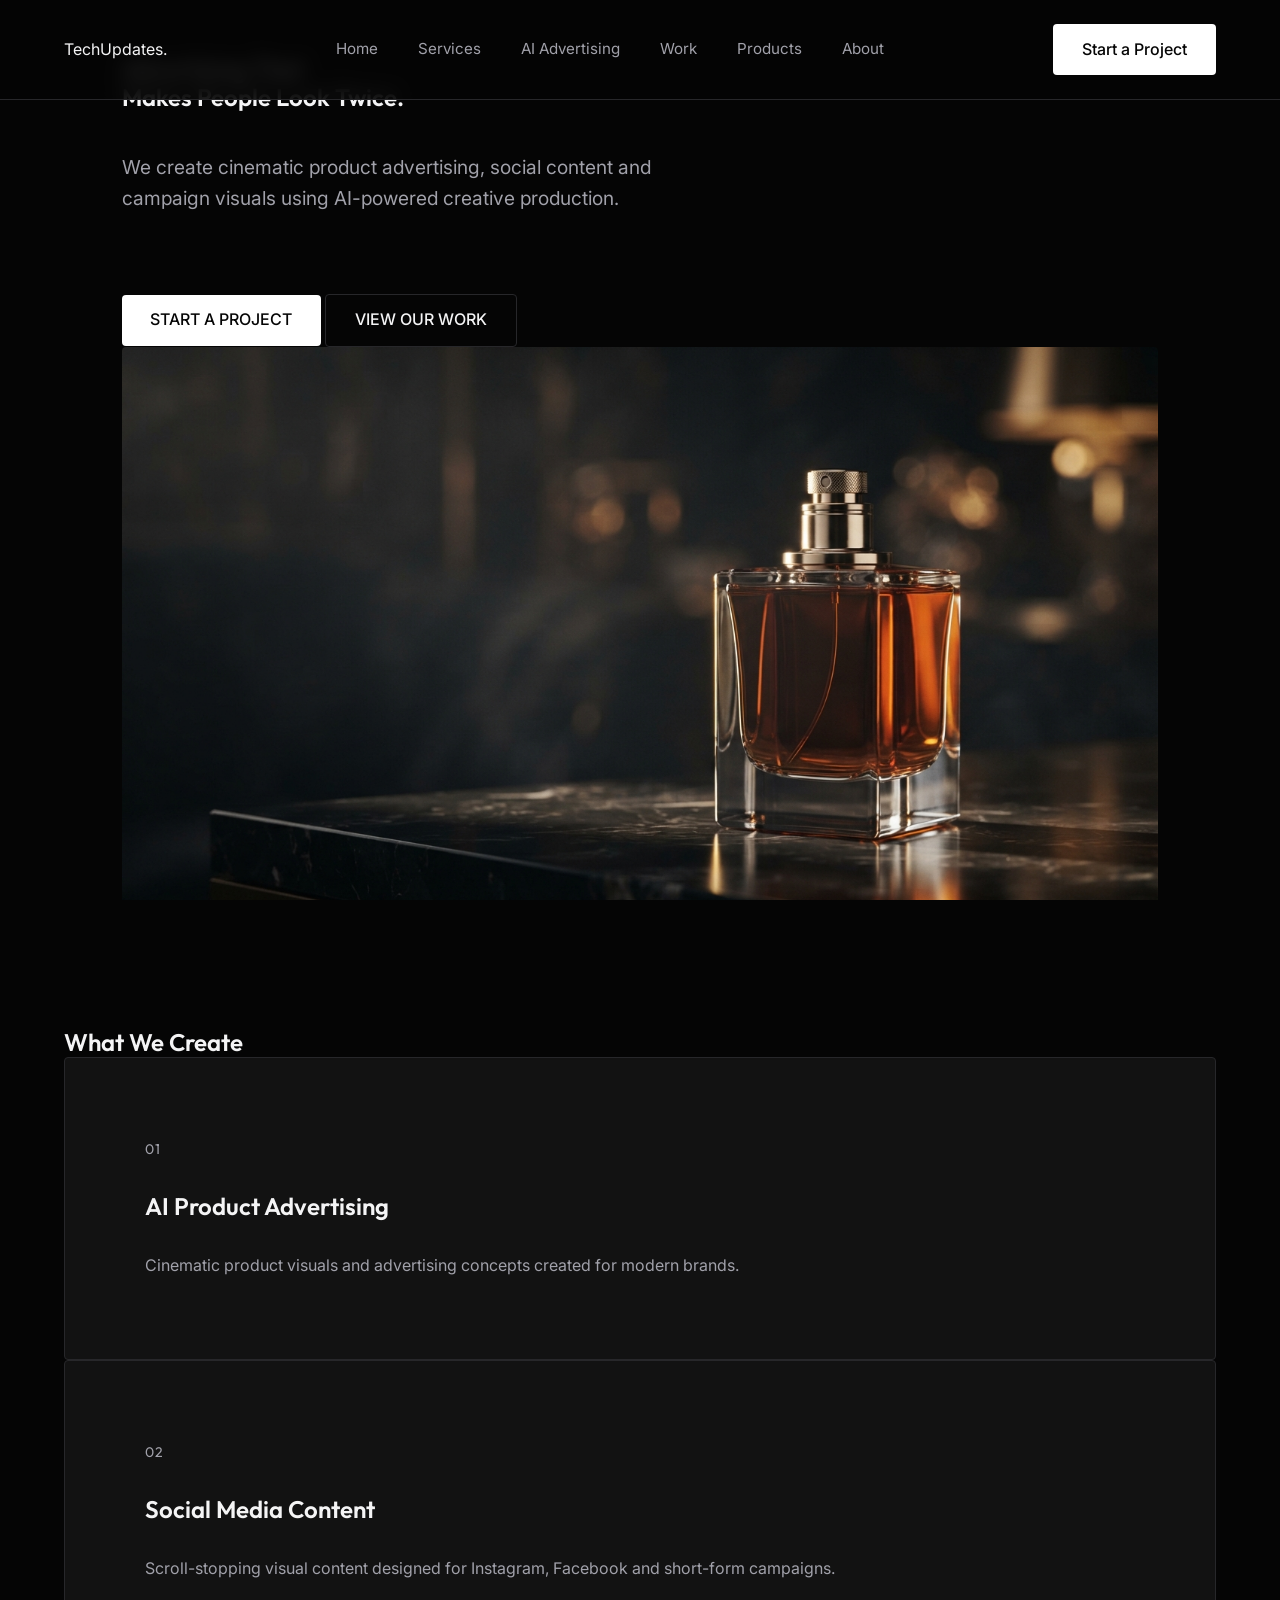
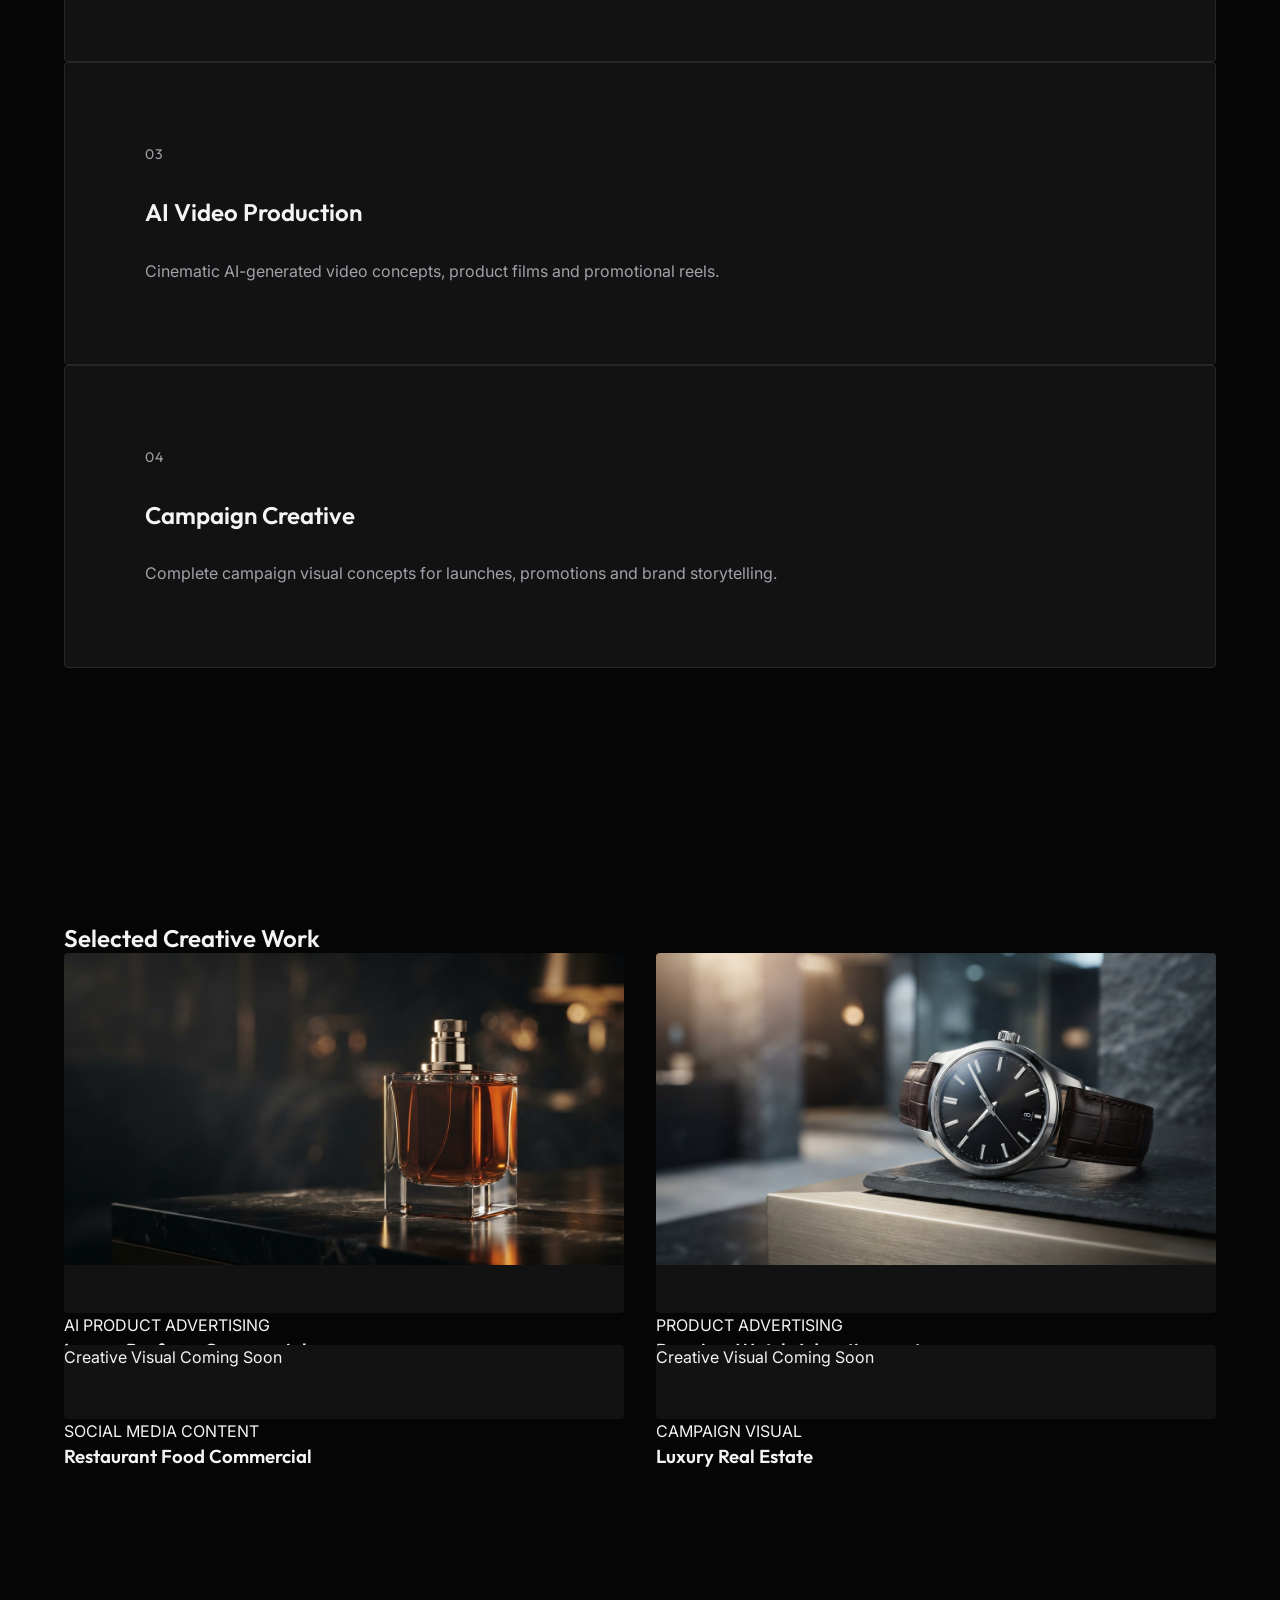
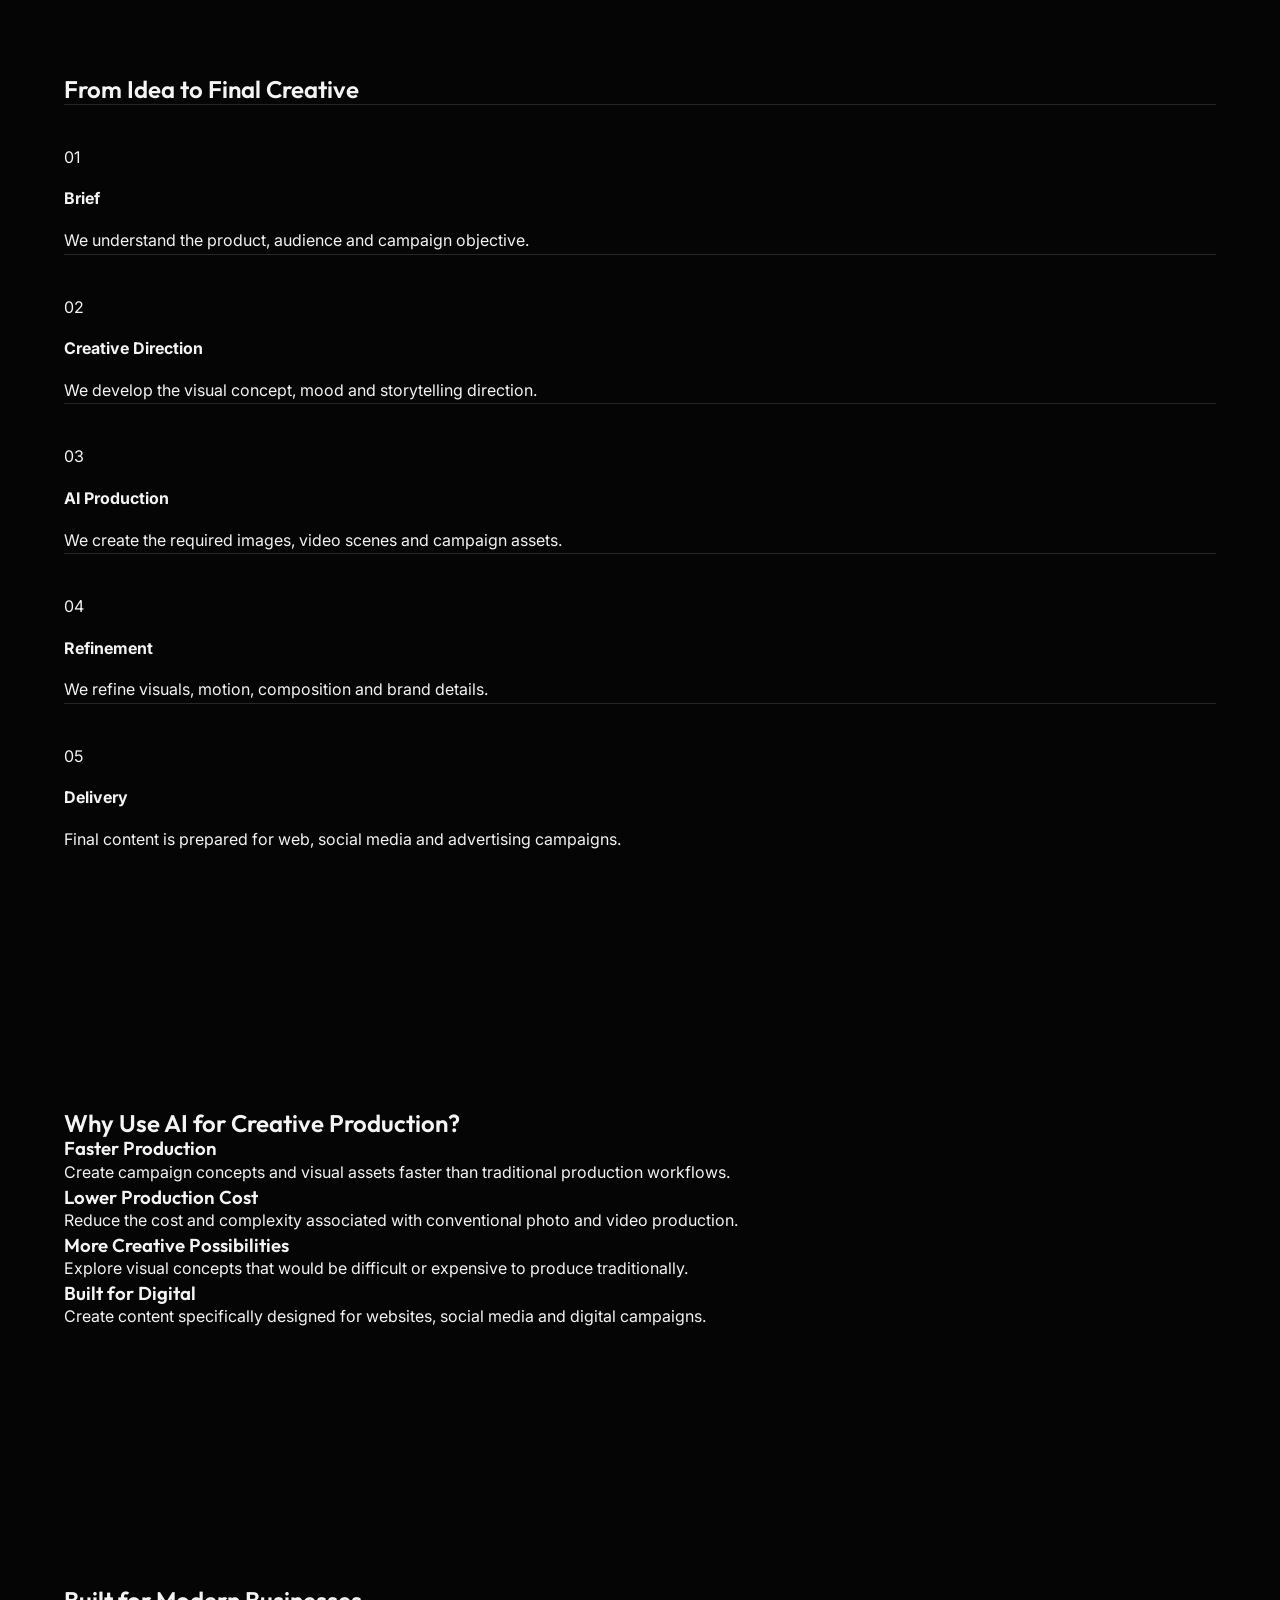
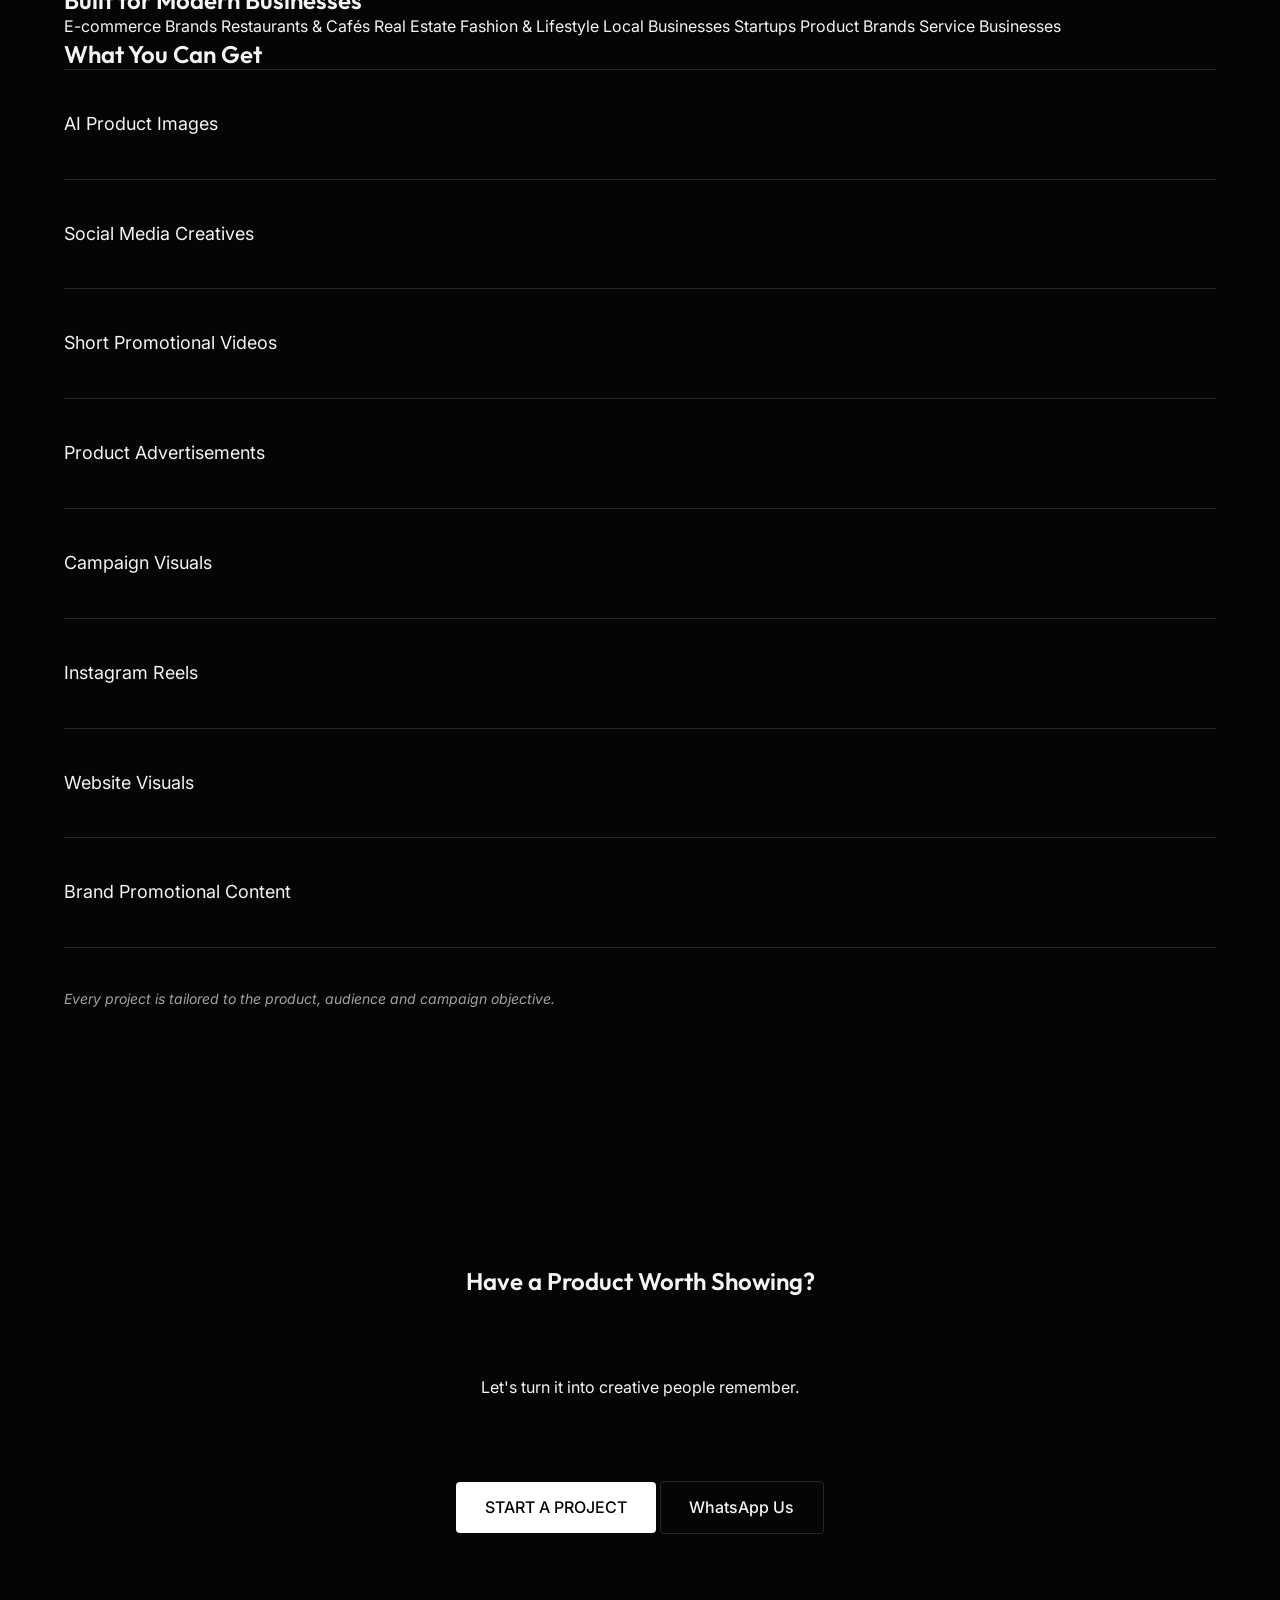
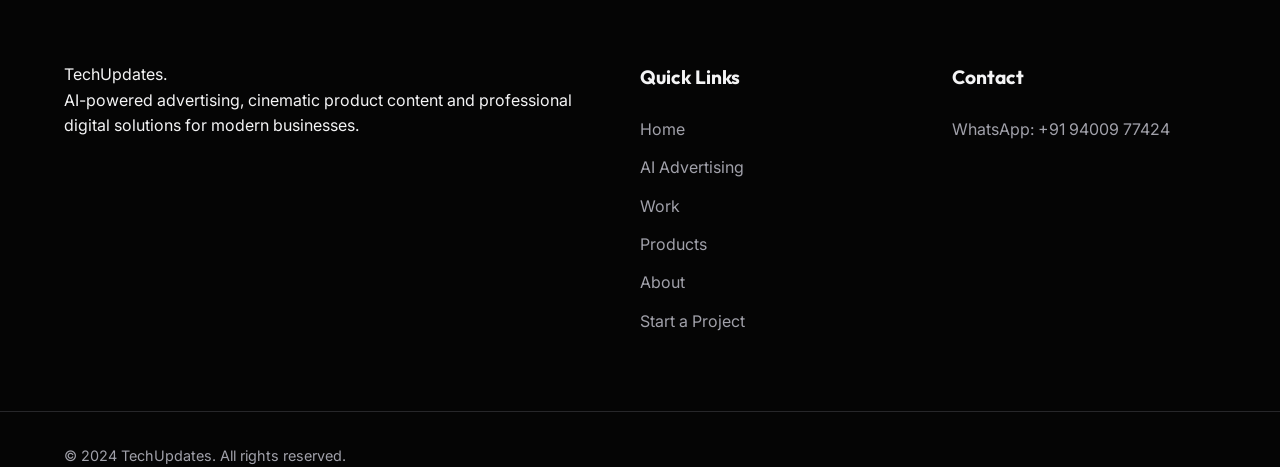
==== commit bd0ba05c: "Update ai-advertising.html" ====
--- a/ai-advertising.html
+++ b/ai-advertising.html
@@ -3,277 +3,297 @@
 <head>
     <meta charset="UTF-8">
     <meta name="viewport" content="width=device-width, initial-scale=1.0">
-    <title>AI Advertising Production Services | TechUpdates</title>
+    <title>AI Advertising & Product Content | TechUpdates</title>
+    <meta name="description" content="AI-powered product advertising, cinematic content, social media creatives and campaign visuals for modern businesses.">
+    <meta name="theme-color" content="#050505">
+    
+    <!-- Google Fonts: Outfit (Headings) & Inter (Body) -->
+    <link rel="preconnect" href="https://fonts.googleapis.com">
+    <link rel="preconnect" href="https://fonts.gstatic.com" crossorigin>
+    <link href="https://fonts.googleapis.com/css2?family=Inter:wght@300;400;500;600&family=Outfit:wght@300;400;500;600;700&display=swap" rel="stylesheet">
+    
+    <!-- CSS -->
     <link rel="stylesheet" href="./style.css">
 </head>
-<body>
-
-    <!-- Navigation Header -->
+<body class="ai-page">
+
+    <!-- NAVIGATION -->
     <header class="navbar">
-        <div class="nav-container">
-
-            <a href="index.html" class="brand-logo">
-                TechUpdates.
-            </a>
-
+        <div class="container nav-container">
+            <a href="./index.html" class="nav-logo">TechUpdates.</a>
+            
             <nav class="nav-links">
-                <a href="index.html">Services</a>
-                <a href="ai-advertising.html">AI Advertising</a>
-                <a href="work.html">Work</a>
-                <a href="products.html">Products</a>
-                <a href="about.html">About</a>
+                <a href="./index.html">Home</a>
+                <a href="./index.html#services">Services</a>
+                <a href="./ai-advertising.html" class="active">AI Advertising</a>
+                <a href="./index.html#work">Work</a>
+                <a href="./index.html#products">Products</a>
+                <a href="./index.html#about">About</a>
             </nav>
 
-            <a href="contact.html" class="btn btn-primary">
-                Start a Project
-            </a>
-
+            <div class="nav-actions">
+                <a href="./contact.html" class="btn btn-primary">Start a Project</a>
+                
+                <!-- Mobile Menu Button (if wired up in main.js) -->
+                <button class="mobile-menu-btn" aria-label="Toggle menu">
+                    <span></span>
+                    <span></span>
+                </button>
+            </div>
         </div>
     </header>
 
-    <!-- Hero Section -->
-    <section class="hero-section">
-        <div class="container hero-container">
-            <div class="hero-content">
-                <span class="eyebrow">AI-POWERED ADVERTISING</span>
-                <h1>Advertising That<br>Makes People Look Twice.</h1>
-                <p class="hero-description">
-                    We create cinematic product advertising, social content and campaign visuals using AI-powered creative production.
-                </p>
-                <div class="hero-actions">
-                    <a href="contact.html" class="btn btn-primary">START A PROJECT</a>
-                    <a href="work.html" class="btn btn-secondary">VIEW OUR WORK</a>
-                </div>
-            </div>
-            <div class="hero-media">
-                <img src="assets/portfolio/perfume-commercial.jpg" alt="AI Product Advertising Visual">
-            </div>
-        </div>
-    </section>
-
-    <!-- What We Create Section -->
-    <section class="services-section section">
-        <div class="container">
-            <div class="section-header">
-                <h2>What We Create</h2>
-                <p class="section-subtitle">From a single product image to a complete advertising campaign.</p>
-            </div>
-            <div class="services-grid grid-3-col">
-                <div class="service-card">
-                    <span class="card-number">01</span>
-                    <h3>AI Product Advertising</h3>
-                    <p>Cinematic product visuals and advertisements designed around your product.</p>
-                </div>
-                <div class="service-card">
-                    <span class="card-number">02</span>
-                    <h3>AI Video Ads</h3>
-                    <p>Short-form advertising videos designed for Instagram, Facebook, YouTube and digital campaigns.</p>
-                </div>
-                <div class="service-card">
-                    <span class="card-number">03</span>
-                    <h3>Social Media Reels</h3>
-                    <p>Attention-focused vertical content built for modern social platforms.</p>
-                </div>
-                <div class="service-card">
-                    <span class="card-number">04</span>
-                    <h3>Product Visuals</h3>
-                    <p>Premium advertising images and campaign visuals.</p>
-                </div>
-                <div class="service-card">
-                    <span class="card-number">05</span>
-                    <h3>Brand Campaigns</h3>
-                    <p>Creative campaign concepts with a consistent visual identity.</p>
-                </div>
-                <div class="service-card">
-                    <span class="card-number">06</span>
-                    <h3>Creative Concepts</h3>
-                    <p>Visual storytelling and advertising directions developed around the brand.</p>
-                </div>
-            </div>
-        </div>
-    </section>
-
-    <!-- Visual Showcase Section -->
-    <section class="showcase-section section">
-        <div class="container">
-            <div class="section-header">
-                <h2>One Product. Multiple Possibilities.</h2>
-            </div>
-            <div class="showcase-grid grid-2-col">
-                <div class="showcase-card">
-                    <div class="image-wrapper">
-                        <img src="assets/portfolio/perfume-commercial.jpg" alt="Perfume Advertising Concept">
-                        <span class="concept-tag">CONCEPT PROJECT</span>
-                    </div>
-                </div>
-                <div class="showcase-card">
-                    <div class="image-wrapper">
-                        <img src="assets/portfolio/watch-commercial.jpg" alt="Watch Advertising Concept">
-                        <span class="concept-tag">CONCEPT PROJECT</span>
-                    </div>
-                </div>
-                <div class="showcase-card">
-                    <div class="image-wrapper">
-                        <img src="assets/portfolio/restaurant-food-commercial.jpg" alt="Food Commercial Concept">
-                        <span class="concept-tag">CONCEPT PROJECT</span>
-                    </div>
-                </div>
-                <div class="showcase-card">
-                    <div class="image-wrapper">
-                        <img src="assets/portfolio/luxury-real-estate.jpg" alt="Luxury Real Estate Concept">
-                        <span class="concept-tag">CONCEPT PROJECT</span>
-                    </div>
-                </div>
-            </div>
-        </div>
-    </section>
-
-    <!-- Process Section -->
-    <section class="process-section section">
-        <div class="container">
-            <div class="section-header">
-                <h2>From Idea to Advertisement.</h2>
-            </div>
-            <div class="process-grid grid-5-col">
-                <div class="process-step">
-                    <span class="step-number">01</span>
-                    <h3>DISCOVER</h3>
-                    <p>Understand the product, audience and campaign objective.</p>
-                </div>
-                <div class="process-step">
-                    <span class="step-number">02</span>
-                    <h3>CONCEPT</h3>
-                    <p>Develop the creative direction and visual style.</p>
-                </div>
-                <div class="process-step">
-                    <span class="step-number">03</span>
-                    <h3>CREATE</h3>
-                    <p>Produce the visual assets using AI-powered creative workflows.</p>
-                </div>
-                <div class="process-step">
-                    <span class="step-number">04</span>
-                    <h3>REFINE</h3>
-                    <p>Refine composition, motion, visual quality and messaging.</p>
-                </div>
-                <div class="process-step">
-                    <span class="step-number">05</span>
-                    <h3>DELIVER</h3>
-                    <p>Prepare campaign-ready content for the required platforms.</p>
-                </div>
-            </div>
-        </div>
-    </section>
-
-    <!-- Why AI Section -->
-    <section class="why-ai-section section">
-        <div class="container">
-            <div class="section-header">
-                <h2>A Faster Way to Create.</h2>
-            </div>
-            <div class="why-ai-grid grid-2-col">
-                <div class="why-card">
-                    <h3>FASTER ITERATION</h3>
-                    <p>Explore multiple creative directions without rebuilding an entire production.</p>
-                </div>
-                <div class="why-card">
-                    <h3>MORE VISUAL OPTIONS</h3>
-                    <p>Test different environments, compositions and campaign concepts.</p>
-                </div>
-                <div class="why-card">
-                    <h3>LOWER PRODUCTION COMPLEXITY</h3>
-                    <p>Create professional visual concepts without requiring a traditional full-scale production for every idea.</p>
-                </div>
-                <div class="why-card">
-                    <h3>CAMPAIGN FLEXIBILITY</h3>
-                    <p>Adapt creative assets for different formats and platforms.</p>
-                </div>
-            </div>
-        </div>
-    </section>
-
-    <!-- What You Receive Section -->
-    <section class="deliverables-section section">
-        <div class="container">
-            <div class="section-header">
-                <h2>Built for Real Campaigns.</h2>
-            </div>
-            <ul class="deliverables-list">
-                <li>Advertising concepts</li>
-                <li>Product advertising images</li>
-                <li>Short-form video ads</li>
-                <li>Social media reels</li>
-                <li>Campaign visuals</li>
-                <li>Creative variations</li>
-                <li>Platform-ready assets</li>
-                <li>Creative direction</li>
-            </ul>
-            <p class="deliverables-note">Deliverables are tailored to the scope and requirements of each project.</p>
-        </div>
-    </section>
-
-    <!-- Who It's For Section -->
-    <section class="target-audience-section section">
-        <div class="container">
-            <div class="section-header">
-                <h2>Built for Brands That Want to Stand Out.</h2>
-                <p class="section-subtitle">We can create advertising content for...</p>
-            </div>
-            <div class="audience-grid grid-4-col">
-                <div class="audience-item">Product Brands</div>
-                <div class="audience-item">Food &amp; Restaurants</div>
-                <div class="audience-item">Fashion &amp; Lifestyle</div>
-                <div class="audience-item">Real Estate</div>
-                <div class="audience-item">E-commerce</div>
-                <div class="audience-item">Startups</div>
-                <div class="audience-item">Local Businesses</div>
-                <div class="audience-item">Service Brands</div>
-            </div>
-        </div>
-    </section>
-
-    <!-- Final CTA Section -->
-    <section class="final-cta-section section">
-        <div class="container cta-container">
-            <span class="eyebrow">READY TO CREATE?</span>
-            <h2>Have a Product Worth Showing Off?</h2>
-            <p class="cta-text">Tell us what you're building and what you want to promote. We'll help shape the creative direction.</p>
-            <div class="cta-actions">
-                <a href="contact.html" class="btn btn-primary">START A PROJECT</a>
-                <a href="work.html" class="btn btn-secondary">VIEW OUR WORK</a>
-            </div>
-        </div>
-    </section>
-
-    <!-- Footer -->
-    <footer class="site-footer">
+    <main>
+        <!-- HERO SECTION -->
+        <section class="hero">
+            <div class="container hero-grid">
+                <div class="hero-content">
+                    <h1>Advertising That<br>Makes People Look Twice.</h1>
+                    <p class="hero-subtitle">We create cinematic product advertising, social content and campaign visuals using AI-powered creative production.</p>
+                    <div class="hero-buttons">
+                        <a href="./contact.html" class="btn btn-primary">START A PROJECT</a>
+                        <a href="#showcase" class="btn btn-secondary">VIEW OUR WORK</a>
+                    </div>
+                </div>
+                <div class="hero-visual">
+                    <div class="image-wrapper hero-image-wrapper">
+                        <img 
+                            src="./assets/portfolio/perfume-commercial.jpg" 
+                            alt="Luxury perfume bottle on a dark premium cinematic surface"
+                            onerror="this.style.display='none'; this.nextElementSibling.style.display='flex';"
+                        >
+                        <div class="img-fallback" style="display:none;">Creative Visual Coming Soon</div>
+                    </div>
+                </div>
+            </div>
+        </section>
+
+        <!-- SERVICES -->
+        <section id="services" class="section">
+            <div class="container">
+                <h2 class="section-heading">What We Create</h2>
+                <div class="grid-4">
+                    <div class="service-card">
+                        <span class="card-number">01</span>
+                        <h3>AI Product Advertising</h3>
+                        <p>Cinematic product visuals and advertising concepts created for modern brands.</p>
+                    </div>
+                    <div class="service-card">
+                        <span class="card-number">02</span>
+                        <h3>Social Media Content</h3>
+                        <p>Scroll-stopping visual content designed for Instagram, Facebook and short-form campaigns.</p>
+                    </div>
+                    <div class="service-card">
+                        <span class="card-number">03</span>
+                        <h3>AI Video Production</h3>
+                        <p>Cinematic AI-generated video concepts, product films and promotional reels.</p>
+                    </div>
+                    <div class="service-card">
+                        <span class="card-number">04</span>
+                        <h3>Campaign Creative</h3>
+                        <p>Complete campaign visual concepts for launches, promotions and brand storytelling.</p>
+                    </div>
+                </div>
+            </div>
+        </section>
+
+        <!-- SHOWCASE -->
+        <section id="showcase" class="section section-darker">
+            <div class="container">
+                <h2 class="section-heading">Selected Creative Work</h2>
+                <div class="portfolio-grid">
+                    
+                    <article class="portfolio-card">
+                        <div class="image-wrapper portfolio-img">
+                            <img src="./assets/portfolio/perfume-commercial.jpg" loading="lazy" alt="Luxury Perfume Commercial" onerror="this.style.display='none'; this.nextElementSibling.style.display='flex';">
+                            <div class="img-fallback" style="display:none;">Creative Visual Coming Soon</div>
+                        </div>
+                        <div class="portfolio-info">
+                            <span class="category">AI PRODUCT ADVERTISING</span>
+                            <h3>Luxury Perfume Commercial</h3>
+                        </div>
+                    </article>
+
+                    <article class="portfolio-card">
+                        <div class="image-wrapper portfolio-img">
+                            <img src="./assets/portfolio/watch-commercial.jpg" loading="lazy" alt="Premium Watch Advertisement" onerror="this.style.display='none'; this.nextElementSibling.style.display='flex';">
+                            <div class="img-fallback" style="display:none;">Creative Visual Coming Soon</div>
+                        </div>
+                        <div class="portfolio-info">
+                            <span class="category">PRODUCT ADVERTISING</span>
+                            <h3>Premium Watch Advertisement</h3>
+                        </div>
+                    </article>
+
+                    <article class="portfolio-card">
+                        <div class="image-wrapper portfolio-img">
+                            <img src="./assets/portfolio/restaurant-commercial.jpg" loading="lazy" alt="Restaurant Food Commercial" onerror="this.style.display='none'; this.nextElementSibling.style.display='flex';">
+                            <div class="img-fallback" style="display:none;">Creative Visual Coming Soon</div>
+                        </div>
+                        <div class="portfolio-info">
+                            <span class="category">SOCIAL MEDIA CONTENT</span>
+                            <h3>Restaurant Food Commercial</h3>
+                        </div>
+                    </article>
+
+                    <article class="portfolio-card">
+                        <div class="image-wrapper portfolio-img">
+                            <img src="./assets/portfolio/real-estate.jpg" loading="lazy" alt="Luxury Real Estate" onerror="this.style.display='none'; this.nextElementSibling.style.display='flex';">
+                            <div class="img-fallback" style="display:none;">Creative Visual Coming Soon</div>
+                        </div>
+                        <div class="portfolio-info">
+                            <span class="category">CAMPAIGN VISUAL</span>
+                            <h3>Luxury Real Estate</h3>
+                        </div>
+                    </article>
+
+                </div>
+            </div>
+        </section>
+
+        <!-- PROCESS -->
+        <section class="section">
+            <div class="container">
+                <h2 class="section-heading">From Idea to Final Creative</h2>
+                <div class="process-flex">
+                    <div class="process-step">
+                        <span class="step-num">01</span>
+                        <h4>Brief</h4>
+                        <p>We understand the product, audience and campaign objective.</p>
+                    </div>
+                    <div class="process-step">
+                        <span class="step-num">02</span>
+                        <h4>Creative Direction</h4>
+                        <p>We develop the visual concept, mood and storytelling direction.</p>
+                    </div>
+                    <div class="process-step">
+                        <span class="step-num">03</span>
+                        <h4>AI Production</h4>
+                        <p>We create the required images, video scenes and campaign assets.</p>
+                    </div>
+                    <div class="process-step">
+                        <span class="step-num">04</span>
+                        <h4>Refinement</h4>
+                        <p>We refine visuals, motion, composition and brand details.</p>
+                    </div>
+                    <div class="process-step">
+                        <span class="step-num">05</span>
+                        <h4>Delivery</h4>
+                        <p>Final content is prepared for web, social media and advertising campaigns.</p>
+                    </div>
+                </div>
+            </div>
+        </section>
+
+        <!-- WHY AI ADVERTISING -->
+        <section class="section section-darker">
+            <div class="container">
+                <h2 class="section-heading">Why Use AI for Creative Production?</h2>
+                <div class="grid-2">
+                    <div class="benefit-card">
+                        <h3>Faster Production</h3>
+                        <p>Create campaign concepts and visual assets faster than traditional production workflows.</p>
+                    </div>
+                    <div class="benefit-card">
+                        <h3>Lower Production Cost</h3>
+                        <p>Reduce the cost and complexity associated with conventional photo and video production.</p>
+                    </div>
+                    <div class="benefit-card">
+                        <h3>More Creative Possibilities</h3>
+                        <p>Explore visual concepts that would be difficult or expensive to produce traditionally.</p>
+                    </div>
+                    <div class="benefit-card">
+                        <h3>Built for Digital</h3>
+                        <p>Create content specifically designed for websites, social media and digital campaigns.</p>
+                    </div>
+                </div>
+            </div>
+        </section>
+
+        <!-- WHO WE HELP & DELIVERABLES -->
+        <section class="section">
+            <div class="container dual-section">
+                
+                <div class="half-section">
+                    <h2 class="section-heading">Built for Modern Businesses</h2>
+                    <div class="tags-container">
+                        <span class="tag">E-commerce Brands</span>
+                        <span class="tag">Restaurants & Cafés</span>
+                        <span class="tag">Real Estate</span>
+                        <span class="tag">Fashion & Lifestyle</span>
+                        <span class="tag">Local Businesses</span>
+                        <span class="tag">Startups</span>
+                        <span class="tag">Product Brands</span>
+                        <span class="tag">Service Businesses</span>
+                    </div>
+                </div>
+
+                <div class="half-section">
+                    <h2 class="section-heading">What You Can Get</h2>
+                    <ul class="deliverables-list">
+                        <li>AI Product Images</li>
+                        <li>Social Media Creatives</li>
+                        <li>Short Promotional Videos</li>
+                        <li>Product Advertisements</li>
+                        <li>Campaign Visuals</li>
+                        <li>Instagram Reels</li>
+                        <li>Website Visuals</li>
+                        <li>Brand Promotional Content</li>
+                    </ul>
+                    <p class="deliverables-note">Every project is tailored to the product, audience and campaign objective.</p>
+                </div>
+
+            </div>
+        </section>
+
+        <!-- FINAL CTA -->
+        <section class="section cta-section">
+            <div class="container cta-container">
+                <h2>Have a Product Worth Showing?</h2>
+                <p>Let's turn it into creative people remember.</p>
+                <div class="cta-buttons">
+                    <a href="./contact.html" class="btn btn-primary btn-lg">START A PROJECT</a>
+                    <a href="https://wa.me/919400977424" target="_blank" rel="noopener noreferrer" class="btn btn-secondary btn-lg">
+                        WhatsApp Us
+                    </a>
+                </div>
+            </div>
+        </section>
+    </main>
+
+    <!-- FOOTER -->
+    <footer class="footer">
         <div class="container footer-grid">
             <div class="footer-brand">
-                <a href="index.html" class="brand-logo">TechUpdates.</a>
-                <p>AI-powered creative product advertising and visual production service.</p>
-            </div>
-            <div class="footer-nav">
-                <h4>Navigation</h4>
-                <ul>
-                    <li><a href="index.html">Services</a></li>
-                    <li><a href="ai-advertising.html">AI Advertising</a></li>
-                    <li><a href="work.html">Work</a></li>
-                    <li><a href="products.html">Products</a></li>
-                    <li><a href="about.html">About</a></li>
-                    <li><a href="contact.html">Contact</a></li>
-                </ul>
-            </div>
-            <div class="footer-services">
-                <h4>Creative Services</h4>
-                <ul>
-                    <li><a href="ai-advertising.html">AI Product Advertising</a></li>
-                    <li><a href="ai-advertising.html">AI Video Ads</a></li>
-                    <li><a href="ai-advertising.html">Social Media Reels</a></li>
-                    <li><a href="ai-advertising.html">Product Visuals</a></li>
-                    <li><a href="ai-advertising.html">Brand Campaigns</a></li>
-                </ul>
-            </div>
+                <a href="./index.html" class="footer-logo">TechUpdates.</a>
+                <p>AI-powered advertising, cinematic product content and professional digital solutions for modern businesses.</p>
+            </div>
+            
+            <div class="footer-links">
+                <h4>Quick Links</h4>
+                <nav>
+                    <a href="./index.html">Home</a>
+                    <a href="./ai-advertising.html">AI Advertising</a>
+                    <a href="./index.html#work">Work</a>
+                    <a href="./index.html#products">Products</a>
+                    <a href="./index.html#about">About</a>
+                    <a href="./contact.html">Start a Project</a>
+                </nav>
+            </div>
+
+            <div class="footer-contact">
+                <h4>Contact</h4>
+                <a href="https://wa.me/919400977424" target="_blank" rel="noopener noreferrer" class="contact-link">
+                    WhatsApp: +91 94009 77424
+                </a>
+            </div>
+        </div>
+        <div class="container footer-bottom">
+            <p>&copy; 2024 TechUpdates. All rights reserved.</p>
         </div>
     </footer>
 
+    <!-- Scripts -->
+    <script src="./main.js"></script>
 </body>
 </html>
--- a/style.css
+++ b/style.css
@@ -428,3 +428,282 @@
     
     .hero-actions { flex-direction: column; }
 }
+/* =========================================
+   AI ADVERTISING PAGE
+   ========================================= */
+
+/* Generic Section Styles */
+.section {
+    padding: var(--space-xl) 0;
+}
+
+.section-header {
+    margin-bottom: var(--space-xl);
+}
+
+.section-subtitle {
+    font-family: var(--font-body);
+    color: var(--text-secondary);
+    font-size: 1.125rem;
+    margin-top: var(--space-sm);
+    max-width: 600px;
+    line-height: 1.6;
+}
+
+/* Hero Section */
+.hero-section {
+    padding: var(--space-xl) 0;
+}
+
+.hero-container {
+    display: grid;
+    grid-template-columns: 1fr;
+    gap: var(--space-xl);
+    align-items: center;
+}
+
+.hero-content {
+    display: flex;
+    flex-direction: column;
+    gap: var(--space-md);
+}
+
+.hero-description {
+    font-family: var(--font-body);
+    color: var(--text-secondary);
+    font-size: 1.125rem;
+    line-height: 1.6;
+    max-width: 500px;
+}
+
+.hero-actions {
+    display: flex;
+    gap: var(--space-md);
+    flex-wrap: wrap;
+    margin-top: var(--space-sm);
+}
+
+.hero-media {
+    width: 100%;
+    border-radius: 4px;
+    overflow: hidden;
+    background-color: var(--bg-secondary);
+}
+
+.hero-media img {
+    width: 100%;
+    display: block;
+    object-fit: cover;
+}
+
+/* Grid Utilities */
+.grid-2-col, .grid-3-col, .grid-4-col, .grid-5-col,
+.services-grid, .showcase-grid, .process-grid, .why-ai-grid, .audience-grid {
+    display: grid;
+    grid-template-columns: 1fr;
+    gap: var(--space-lg);
+}
+
+/* Services Section */
+.service-card {
+    background: var(--bg-secondary);
+    border: 1px solid var(--border-color);
+    padding: var(--space-lg);
+    border-radius: 4px;
+    display: flex;
+    flex-direction: column;
+    gap: var(--space-sm);
+}
+
+.card-number {
+    font-family: var(--font-display);
+    color: var(--text-secondary);
+    font-size: 0.875rem;
+    text-transform: uppercase;
+    letter-spacing: 0.05em;
+    margin-bottom: var(--space-sm);
+}
+
+/* Showcase Section */
+.showcase-card {
+    display: flex;
+    flex-direction: column;
+    gap: var(--space-md);
+}
+
+.image-wrapper {
+    position: relative;
+    overflow: hidden;
+    border-radius: 4px;
+    background: var(--bg-secondary);
+}
+
+.image-wrapper img {
+    width: 100%;
+    display: block;
+    object-fit: cover;
+    transition: transform 0.6s cubic-bezier(0.16, 1, 0.3, 1);
+}
+
+.showcase-card:hover .image-wrapper img {
+    transform: scale(1.03);
+}
+
+.concept-tag {
+    position: absolute;
+    top: var(--space-md);
+    left: var(--space-md);
+    background: var(--bg-primary);
+    color: var(--text-primary);
+    padding: 0.25rem 0.75rem;
+    font-size: 0.75rem;
+    font-family: var(--font-display);
+    text-transform: uppercase;
+    letter-spacing: 0.05em;
+    border-radius: 2px;
+    z-index: 2;
+}
+
+/* Process Section */
+.process-step {
+    display: flex;
+    flex-direction: column;
+    gap: var(--space-sm);
+    border-top: 1px solid var(--border-color);
+    padding-top: var(--space-md);
+}
+
+.step-number {
+    font-family: var(--font-display);
+    color: var(--text-secondary);
+    font-size: 0.875rem;
+    margin-bottom: var(--space-xs);
+}
+
+/* Why AI Section */
+.why-card {
+    padding: var(--space-md) 0;
+    border-bottom: 1px solid var(--border-color);
+    display: flex;
+    flex-direction: column;
+    gap: var(--space-sm);
+}
+
+.why-card:last-child {
+    border-bottom: none;
+}
+
+/* Deliverables Section */
+.deliverables-list {
+    list-style: none;
+    padding: 0;
+    margin: 0;
+    border-top: 1px solid var(--border-color);
+}
+
+.deliverables-list li {
+    padding: var(--space-md) 0;
+    border-bottom: 1px solid var(--border-color);
+    font-family: var(--font-body);
+    color: var(--text-primary);
+    font-size: 1.125rem;
+}
+
+.deliverables-note {
+    display: block;
+    margin-top: var(--space-md);
+    font-family: var(--font-body);
+    color: var(--text-secondary);
+    font-size: 0.875rem;
+    font-style: italic;
+}
+
+/* Target Audience Section */
+.audience-grid {
+    gap: var(--space-md);
+}
+
+.audience-item {
+    background: var(--bg-secondary);
+    border: 1px solid var(--border-color);
+    padding: var(--space-md);
+    text-align: center;
+    border-radius: 4px;
+    font-family: var(--font-body);
+    color: var(--text-primary);
+}
+
+/* Final CTA Section */
+.final-cta-section {
+    padding: calc(var(--space-xl) * 2) 0;
+    text-align: center;
+}
+
+.cta-container {
+    max-width: 700px;
+    margin: 0 auto;
+    display: flex;
+    flex-direction: column;
+    gap: var(--space-lg);
+    align-items: center;
+}
+
+.cta-text {
+    font-family: var(--font-display);
+    font-size: clamp(2rem, 4vw, 3rem);
+    line-height: 1.2;
+    color: var(--text-primary);
+}
+
+.cta-actions {
+    display: flex;
+    gap: var(--space-md);
+    justify-content: center;
+    flex-wrap: wrap;
+}
+
+/* =========================================
+   RESPONSIVE MEDIA QUERIES
+   ========================================= */
+
+/* Tablet (768px - 1023px) */
+@media (min-width: 768px) {
+    .grid-2-col, .showcase-grid, .why-ai-grid {
+        grid-template-columns: repeat(2, 1fr);
+    }
+    
+    .grid-3-col, .services-grid {
+        grid-template-columns: repeat(2, 1fr);
+    }
+
+    .grid-4-col, .audience-grid {
+        grid-template-columns: repeat(2, 1fr);
+    }
+
+    .grid-5-col, .process-grid {
+        grid-template-columns: repeat(3, 1fr);
+    }
+    
+    .why-card {
+        border-bottom: none;
+    }
+}
+
+/* Desktop (>= 1024px) */
+@media (min-width: 1024px) {
+    .hero-container {
+        grid-template-columns: 1fr 1fr;
+    }
+    
+    .grid-3-col, .services-grid {
+        grid-template-columns: repeat(3, 1fr);
+    }
+
+    .grid-4-col, .audience-grid {
+        grid-template-columns: repeat(4, 1fr);
+    }
+
+    .grid-5-col, .process-grid {
+        grid-template-columns: repeat(5, 1fr);
+    }
+}
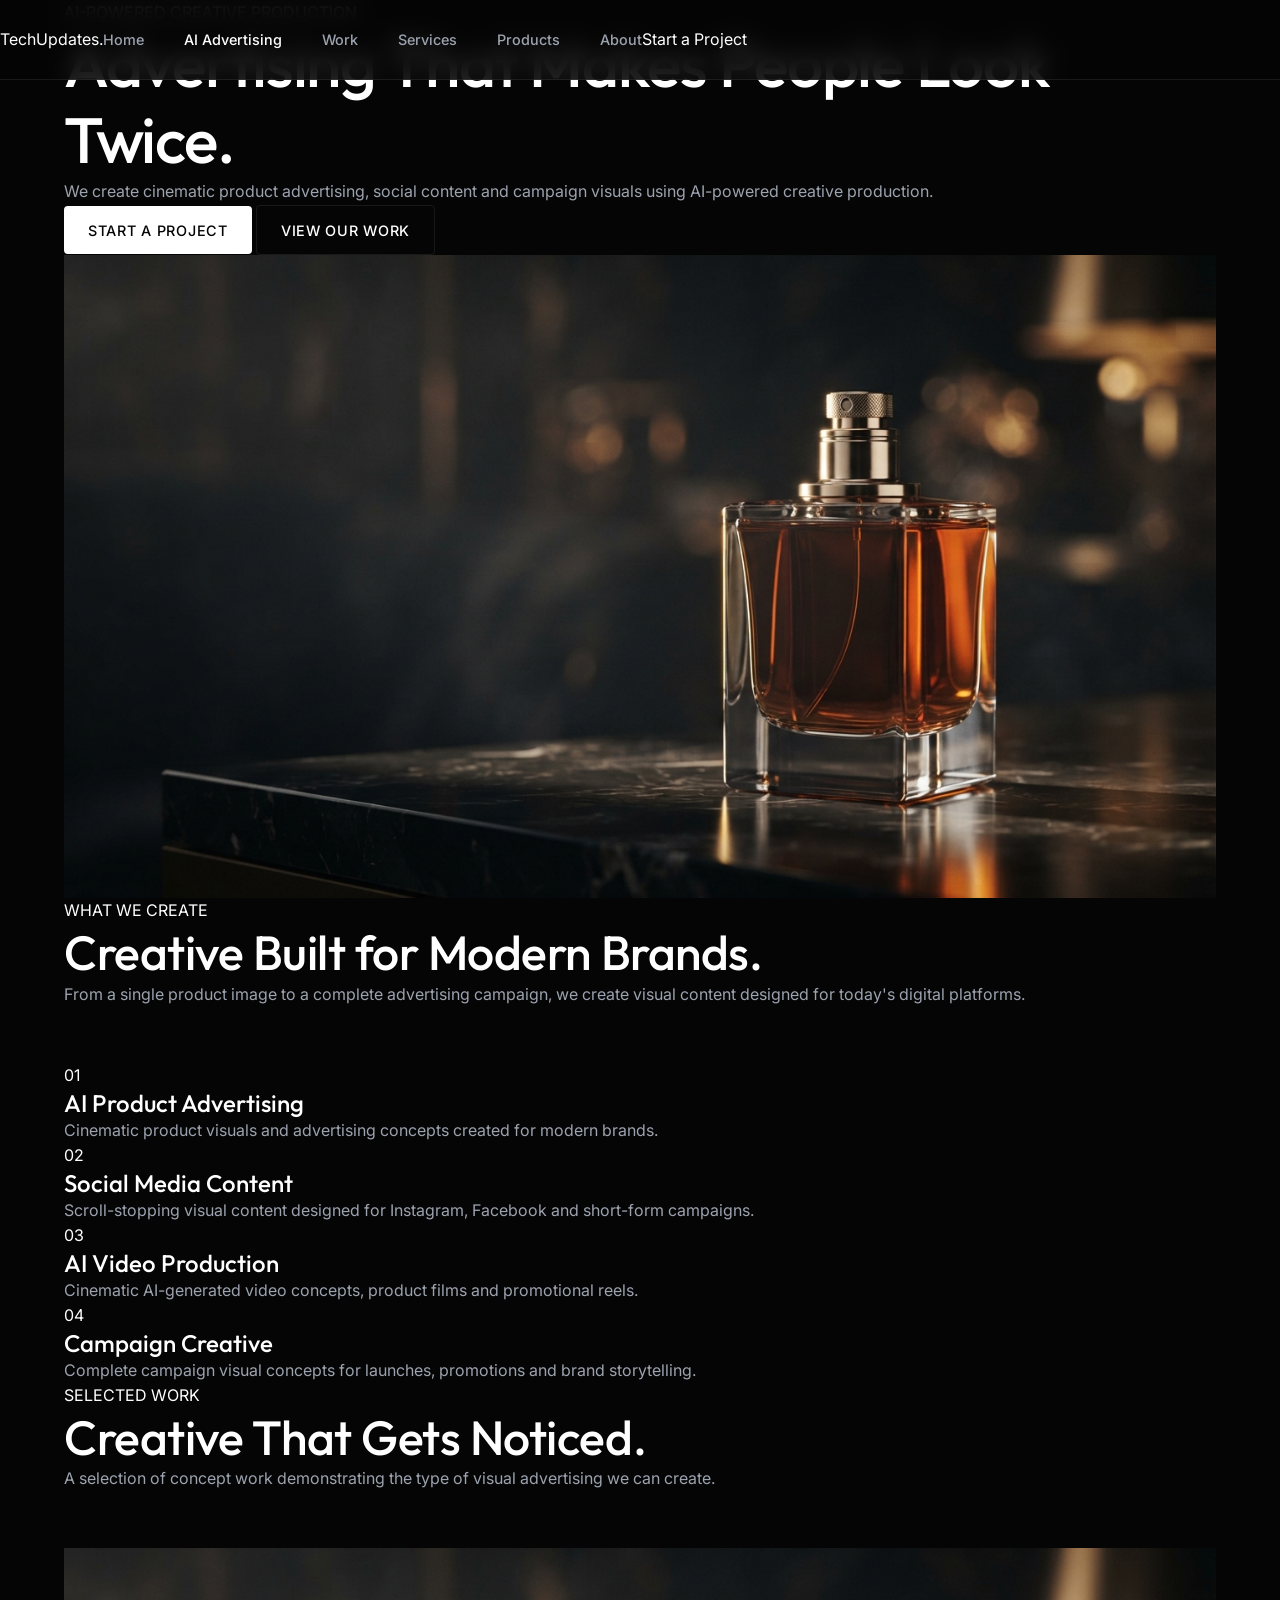
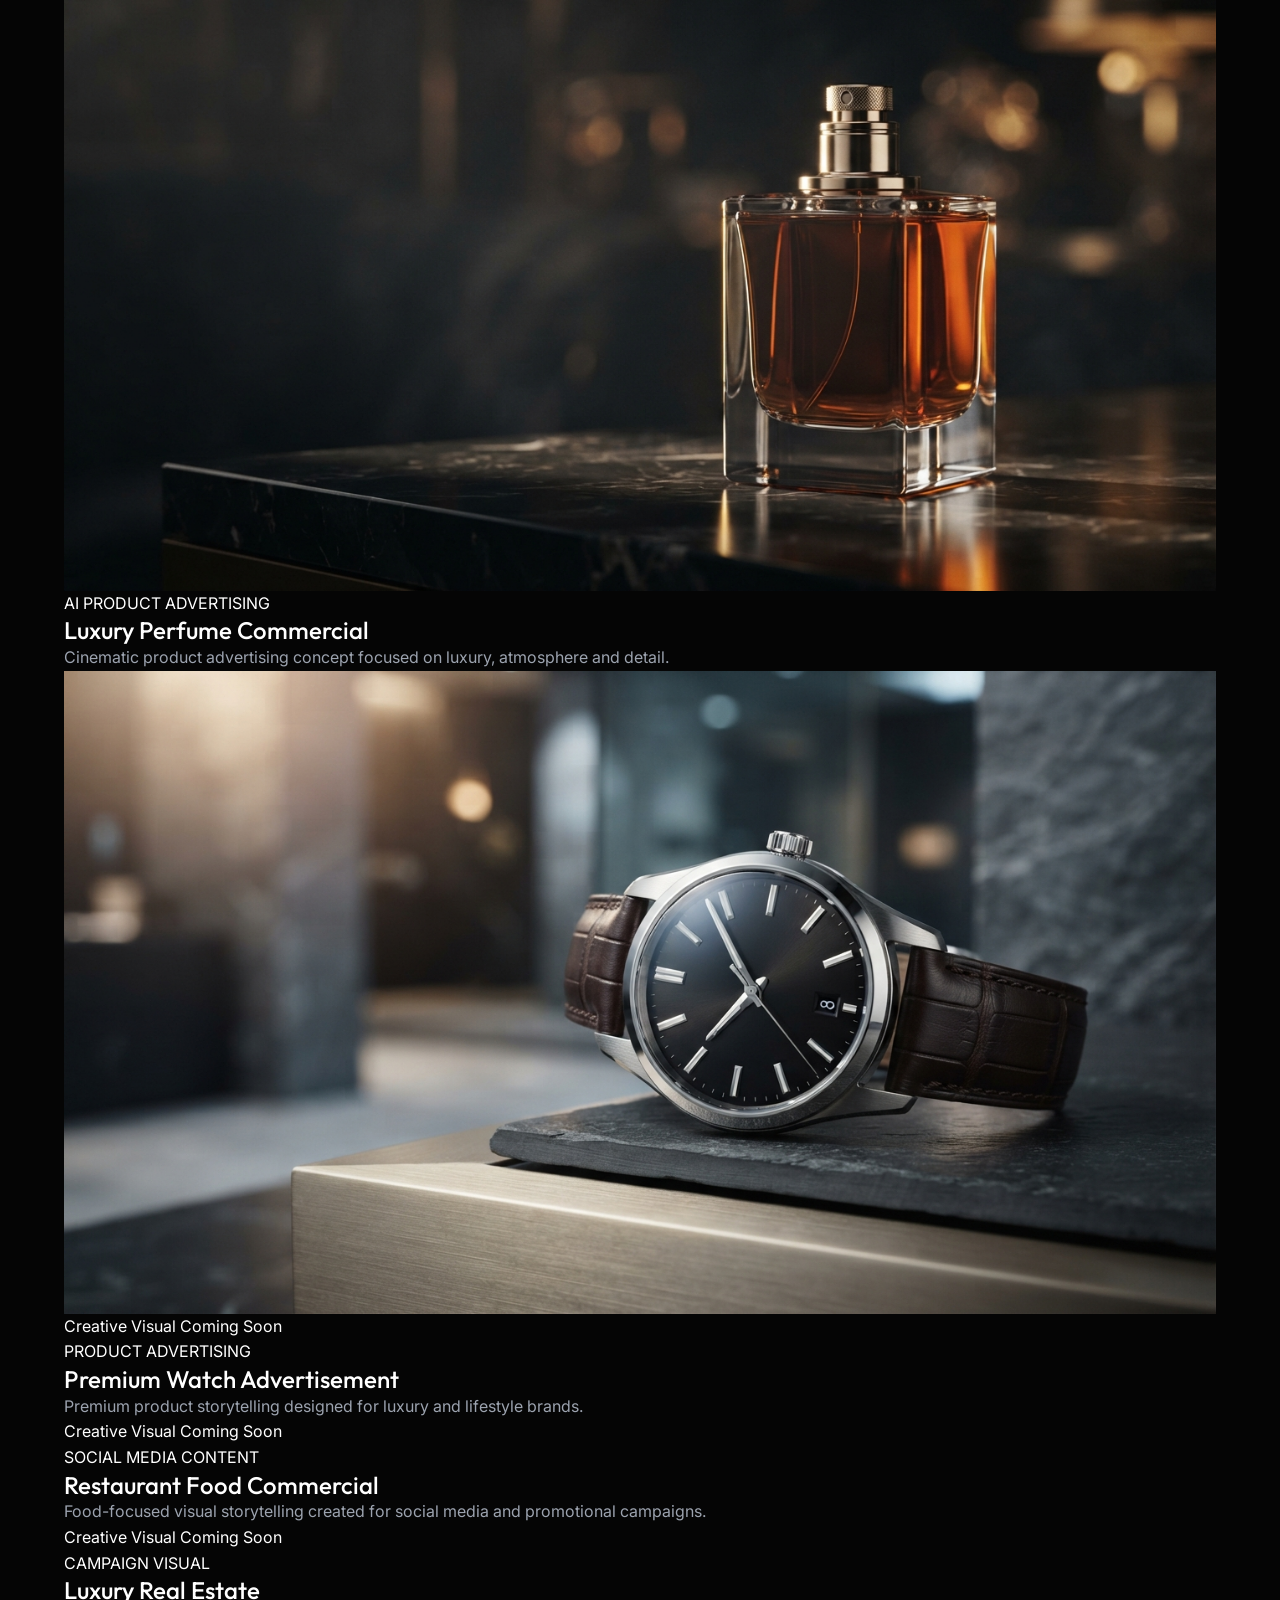
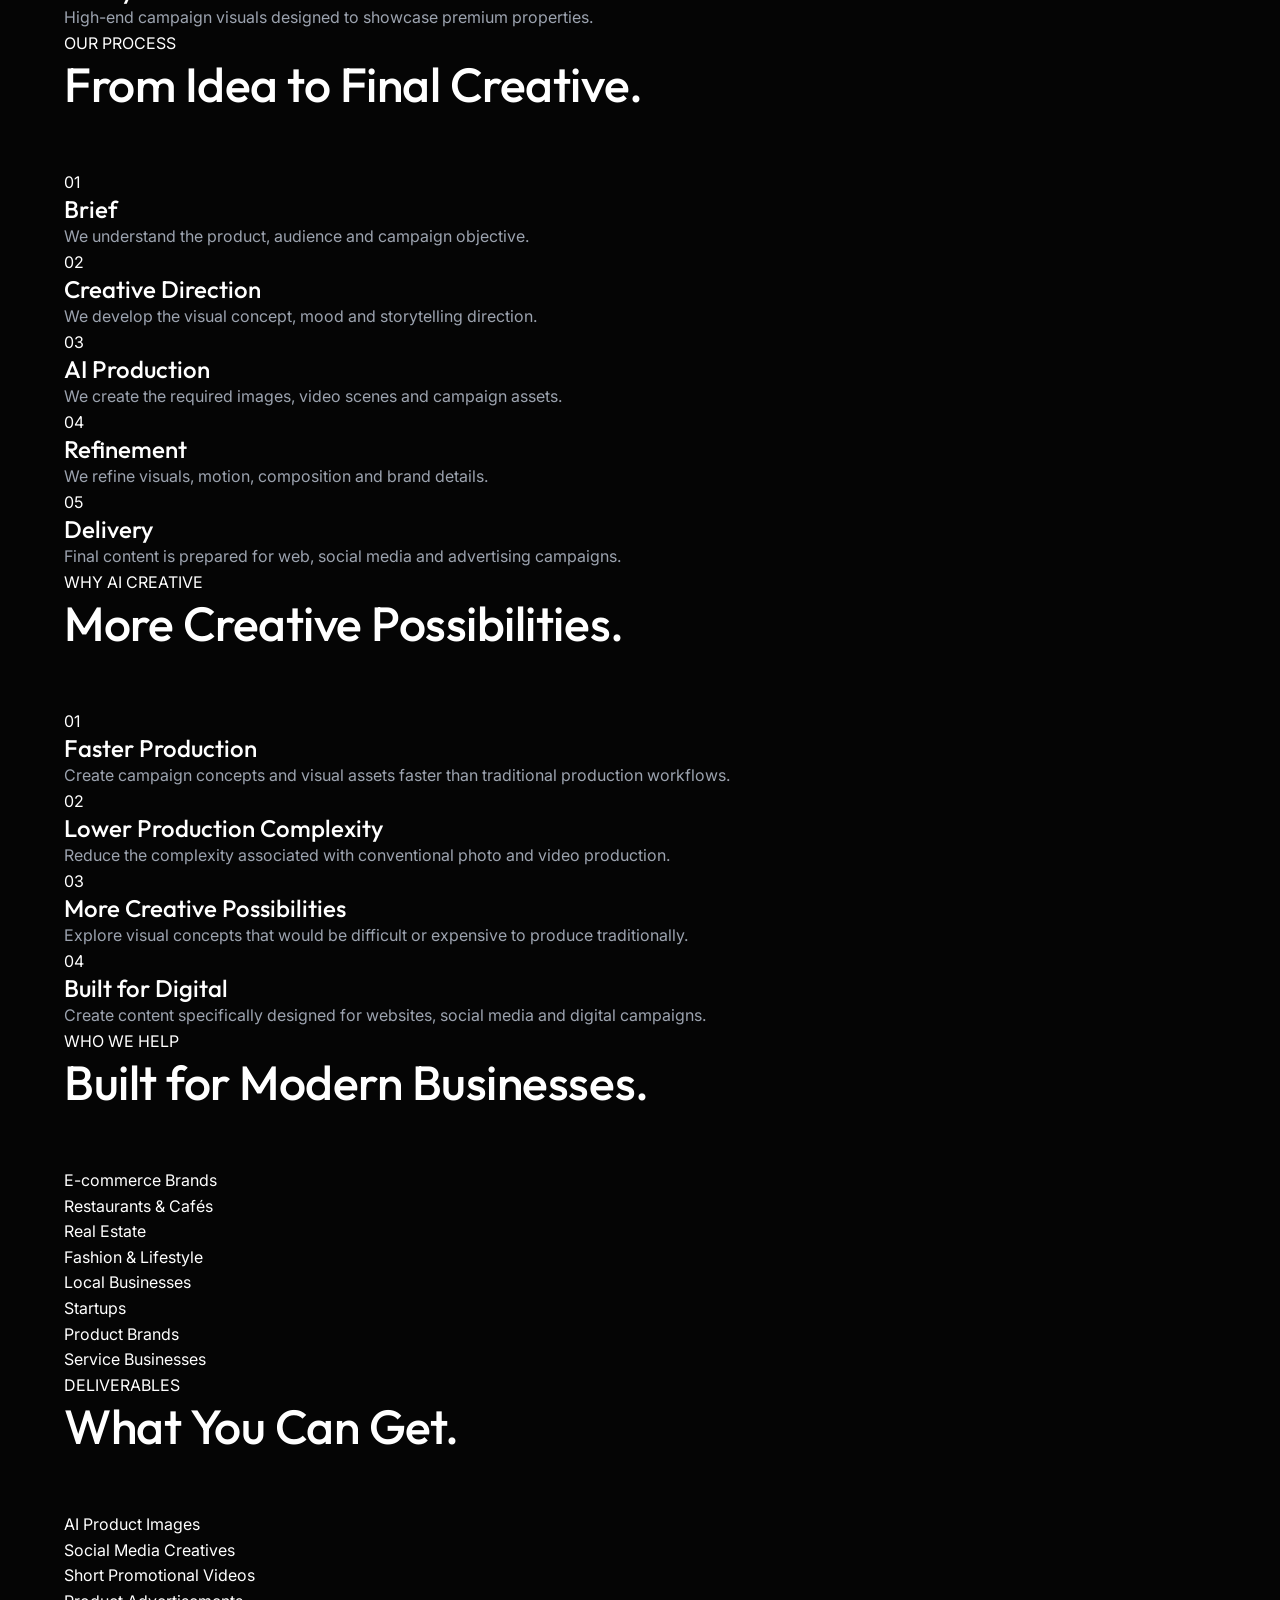
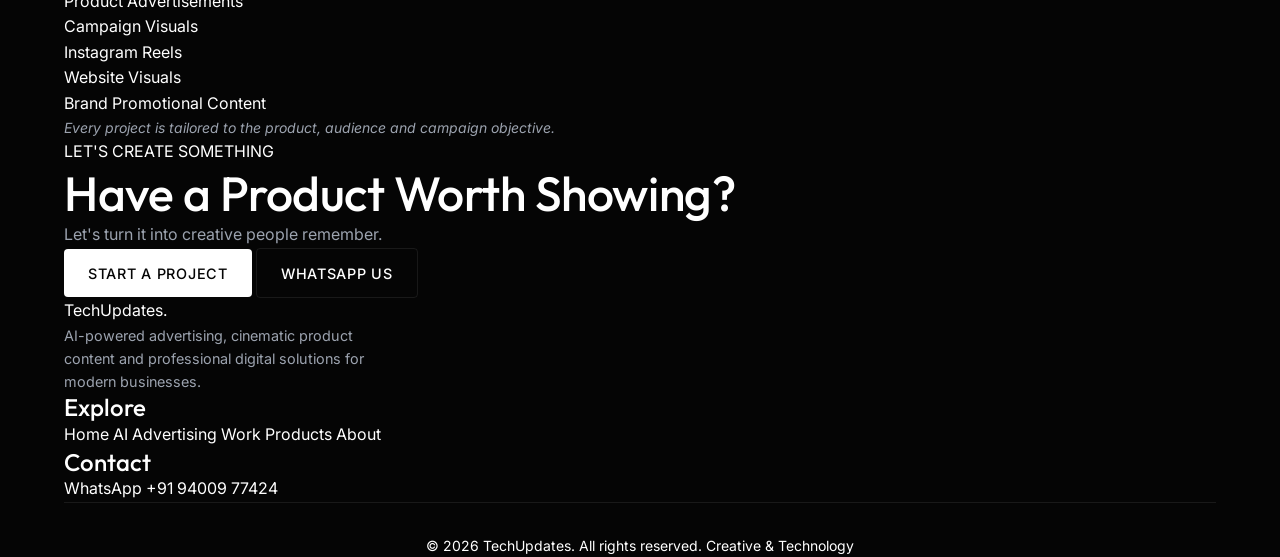
==== commit 68bef58f: "Update ai-advertising.html" ====
--- a/ai-advertising.html
+++ b/ai-advertising.html
@@ -2,298 +2,913 @@
 <html lang="en">
 <head>
     <meta charset="UTF-8">
-    <meta name="viewport" content="width=device-width, initial-scale=1.0">
-    <title>AI Advertising & Product Content | TechUpdates</title>
-    <meta name="description" content="AI-powered product advertising, cinematic content, social media creatives and campaign visuals for modern businesses.">
+
+    <meta
+        name="viewport"
+        content="width=device-width, initial-scale=1.0"
+    >
+
+    <meta
+        name="description"
+        content="AI-powered product advertising, cinematic content, social media creatives and campaign visuals by TechUpdates."
+    >
+
     <meta name="theme-color" content="#050505">
-    
-    <!-- Google Fonts: Outfit (Headings) & Inter (Body) -->
+
+    <title>AI Advertising | TechUpdates</title>
+
+    <!-- Google Fonts -->
     <link rel="preconnect" href="https://fonts.googleapis.com">
     <link rel="preconnect" href="https://fonts.gstatic.com" crossorigin>
-    <link href="https://fonts.googleapis.com/css2?family=Inter:wght@300;400;500;600&family=Outfit:wght@300;400;500;600;700&display=swap" rel="stylesheet">
-    
-    <!-- CSS -->
+
+    <link
+        href="https://fonts.googleapis.com/css2?family=Inter:wght@400;500;600&family=Outfit:wght@500;600;700&display=swap"
+        rel="stylesheet"
+    >
+
+    <!-- Main Site Stylesheet -->
     <link rel="stylesheet" href="./style.css">
 </head>
+
 <body class="ai-page">
 
-    <!-- NAVIGATION -->
+    <!-- =========================================
+         NAVIGATION
+         ========================================= -->
+
     <header class="navbar">
-        <div class="container nav-container">
-            <a href="./index.html" class="nav-logo">TechUpdates.</a>
-            
+
+        <div class="nav-container">
+
+            <a href="./index.html" class="brand-logo">
+                TechUpdates.
+            </a>
+
             <nav class="nav-links">
-                <a href="./index.html">Home</a>
-                <a href="./index.html#services">Services</a>
-                <a href="./ai-advertising.html" class="active">AI Advertising</a>
-                <a href="./index.html#work">Work</a>
-                <a href="./index.html#products">Products</a>
-                <a href="./index.html#about">About</a>
+
+                <a href="./index.html">
+                    Home
+                </a>
+
+                <a
+                    href="./ai-advertising.html"
+                    class="active"
+                >
+                    AI Advertising
+                </a>
+
+                <a href="./index.html#work">
+                    Work
+                </a>
+
+                <a href="./index.html#services">
+                    Services
+                </a>
+
+                <a href="./index.html#products">
+                    Products
+                </a>
+
+                <a href="./index.html#about">
+                    About
+                </a>
+
             </nav>
 
-            <div class="nav-actions">
-                <a href="./contact.html" class="btn btn-primary">Start a Project</a>
-                
-                <!-- Mobile Menu Button (if wired up in main.js) -->
-                <button class="mobile-menu-btn" aria-label="Toggle menu">
-                    <span></span>
-                    <span></span>
-                </button>
+            <a
+                href="./contact.html"
+                class="nav-cta"
+            >
+                Start a Project
+            </a>
+
+        </div>
+
+    </header>
+
+
+    <main>
+
+        <!-- =========================================
+             HERO
+             ========================================= -->
+
+        <section class="ai-hero">
+
+            <div class="container">
+
+                <div class="ai-hero-grid">
+
+                    <div class="ai-hero-content">
+
+                        <span class="eyebrow">
+                            AI-POWERED CREATIVE PRODUCTION
+                        </span>
+
+                        <h1>
+                            Advertising That
+                            <span>Makes People Look Twice.</span>
+                        </h1>
+
+                        <p class="ai-hero-description">
+                            We create cinematic product advertising,
+                            social content and campaign visuals using
+                            AI-powered creative production.
+                        </p>
+
+                        <div class="ai-hero-actions">
+
+                            <a
+                                href="./contact.html"
+                                class="btn btn-primary"
+                            >
+                                Start a Project
+                            </a>
+
+                            <a
+                                href="#showcase"
+                                class="btn btn-secondary"
+                            >
+                                View Our Work
+                            </a>
+
+                        </div>
+
+                    </div>
+
+
+                    <div class="ai-hero-image">
+
+                        <img
+                            src="./assets/portfolio/perfume-commercial.jpg"
+                            alt="Luxury perfume product advertising concept"
+                        >
+
+                    </div>
+
+                </div>
+
             </div>
+
+        </section>
+
+
+        <!-- =========================================
+             SERVICES
+             ========================================= -->
+
+        <section
+            id="services"
+            class="ai-section ai-services-section"
+        >
+
+            <div class="container">
+
+                <div class="section-heading">
+
+                    <span class="eyebrow">
+                        WHAT WE CREATE
+                    </span>
+
+                    <h2>
+                        Creative Built for Modern Brands.
+                    </h2>
+
+                    <p>
+                        From a single product image to a complete
+                        advertising campaign, we create visual content
+                        designed for today's digital platforms.
+                    </p>
+
+                </div>
+
+
+                <div class="ai-services-grid">
+
+                    <article class="ai-service-card">
+
+                        <span class="card-index">
+                            01
+                        </span>
+
+                        <h3>
+                            AI Product Advertising
+                        </h3>
+
+                        <p>
+                            Cinematic product visuals and advertising
+                            concepts created for modern brands.
+                        </p>
+
+                    </article>
+
+
+                    <article class="ai-service-card">
+
+                        <span class="card-index">
+                            02
+                        </span>
+
+                        <h3>
+                            Social Media Content
+                        </h3>
+
+                        <p>
+                            Scroll-stopping visual content designed
+                            for Instagram, Facebook and short-form
+                            campaigns.
+                        </p>
+
+                    </article>
+
+
+                    <article class="ai-service-card">
+
+                        <span class="card-index">
+                            03
+                        </span>
+
+                        <h3>
+                            AI Video Production
+                        </h3>
+
+                        <p>
+                            Cinematic AI-generated video concepts,
+                            product films and promotional reels.
+                        </p>
+
+                    </article>
+
+
+                    <article class="ai-service-card">
+
+                        <span class="card-index">
+                            04
+                        </span>
+
+                        <h3>
+                            Campaign Creative
+                        </h3>
+
+                        <p>
+                            Complete campaign visual concepts for
+                            launches, promotions and brand storytelling.
+                        </p>
+
+                    </article>
+
+                </div>
+
+            </div>
+
+        </section>
+
+
+        <!-- =========================================
+             SELECTED WORK
+             ========================================= -->
+
+        <section
+            id="showcase"
+            class="ai-section ai-showcase-section"
+        >
+
+            <div class="container">
+
+                <div class="section-heading">
+
+                    <span class="eyebrow">
+                        SELECTED WORK
+                    </span>
+
+                    <h2>
+                        Creative That Gets Noticed.
+                    </h2>
+
+                    <p>
+                        A selection of concept work demonstrating
+                        the type of visual advertising we can create.
+                    </p>
+
+                </div>
+
+
+                <div class="ai-showcase-grid">
+
+
+                    <!-- PERFUME -->
+
+                    <article class="ai-showcase-card">
+
+                        <div class="showcase-image">
+
+                            <img
+                                src="./assets/portfolio/perfume-commercial.jpg"
+                                alt="Luxury perfume commercial"
+                            >
+
+                        </div>
+
+                        <div class="showcase-info">
+
+                            <span>
+                                AI PRODUCT ADVERTISING
+                            </span>
+
+                            <h3>
+                                Luxury Perfume Commercial
+                            </h3>
+
+                            <p>
+                                Cinematic product advertising concept
+                                focused on luxury, atmosphere and detail.
+                            </p>
+
+                        </div>
+
+                    </article>
+
+
+                    <!-- WATCH -->
+
+                    <article class="ai-showcase-card">
+
+                        <div class="showcase-image">
+
+                            <img
+                                src="./assets/portfolio/watch-commercial.jpg"
+                                alt="Premium watch advertisement"
+                                loading="lazy"
+                                onerror="this.parentElement.classList.add('image-missing'); this.style.display='none';"
+                            >
+
+                            <div class="image-placeholder">
+                                Creative Visual Coming Soon
+                            </div>
+
+                        </div>
+
+                        <div class="showcase-info">
+
+                            <span>
+                                PRODUCT ADVERTISING
+                            </span>
+
+                            <h3>
+                                Premium Watch Advertisement
+                            </h3>
+
+                            <p>
+                                Premium product storytelling designed
+                                for luxury and lifestyle brands.
+                            </p>
+
+                        </div>
+
+                    </article>
+
+
+                    <!-- RESTAURANT -->
+
+                    <article class="ai-showcase-card">
+
+                        <div class="showcase-image">
+
+                            <img
+                                src="./assets/portfolio/restaurant-commercial.jpg"
+                                alt="Restaurant food commercial"
+                                loading="lazy"
+                                onerror="this.parentElement.classList.add('image-missing'); this.style.display='none';"
+                            >
+
+                            <div class="image-placeholder">
+                                Creative Visual Coming Soon
+                            </div>
+
+                        </div>
+
+                        <div class="showcase-info">
+
+                            <span>
+                                SOCIAL MEDIA CONTENT
+                            </span>
+
+                            <h3>
+                                Restaurant Food Commercial
+                            </h3>
+
+                            <p>
+                                Food-focused visual storytelling created
+                                for social media and promotional campaigns.
+                            </p>
+
+                        </div>
+
+                    </article>
+
+
+                    <!-- REAL ESTATE -->
+
+                    <article class="ai-showcase-card">
+
+                        <div class="showcase-image">
+
+                            <img
+                                src="./assets/portfolio/real-estate.jpg"
+                                alt="Luxury real estate campaign"
+                                loading="lazy"
+                                onerror="this.parentElement.classList.add('image-missing'); this.style.display='none';"
+                            >
+
+                            <div class="image-placeholder">
+                                Creative Visual Coming Soon
+                            </div>
+
+                        </div>
+
+                        <div class="showcase-info">
+
+                            <span>
+                                CAMPAIGN VISUAL
+                            </span>
+
+                            <h3>
+                                Luxury Real Estate
+                            </h3>
+
+                            <p>
+                                High-end campaign visuals designed
+                                to showcase premium properties.
+                            </p>
+
+                        </div>
+
+                    </article>
+
+
+                </div>
+
+            </div>
+
+        </section>
+
+
+        <!-- =========================================
+             PROCESS
+             ========================================= -->
+
+        <section class="ai-section ai-process-section">
+
+            <div class="container">
+
+                <div class="section-heading">
+
+                    <span class="eyebrow">
+                        OUR PROCESS
+                    </span>
+
+                    <h2>
+                        From Idea to Final Creative.
+                    </h2>
+
+                </div>
+
+
+                <div class="ai-process-grid">
+
+
+                    <article class="ai-process-step">
+
+                        <span class="process-number">
+                            01
+                        </span>
+
+                        <h3>
+                            Brief
+                        </h3>
+
+                        <p>
+                            We understand the product, audience
+                            and campaign objective.
+                        </p>
+
+                    </article>
+
+
+                    <article class="ai-process-step">
+
+                        <span class="process-number">
+                            02
+                        </span>
+
+                        <h3>
+                            Creative Direction
+                        </h3>
+
+                        <p>
+                            We develop the visual concept, mood
+                            and storytelling direction.
+                        </p>
+
+                    </article>
+
+
+                    <article class="ai-process-step">
+
+                        <span class="process-number">
+                            03
+                        </span>
+
+                        <h3>
+                            AI Production
+                        </h3>
+
+                        <p>
+                            We create the required images, video
+                            scenes and campaign assets.
+                        </p>
+
+                    </article>
+
+
+                    <article class="ai-process-step">
+
+                        <span class="process-number">
+                            04
+                        </span>
+
+                        <h3>
+                            Refinement
+                        </h3>
+
+                        <p>
+                            We refine visuals, motion, composition
+                            and brand details.
+                        </p>
+
+                    </article>
+
+
+                    <article class="ai-process-step">
+
+                        <span class="process-number">
+                            05
+                        </span>
+
+                        <h3>
+                            Delivery
+                        </h3>
+
+                        <p>
+                            Final content is prepared for web,
+                            social media and advertising campaigns.
+                        </p>
+
+                    </article>
+
+                </div>
+
+            </div>
+
+        </section>
+
+
+        <!-- =========================================
+             WHY AI
+             ========================================= -->
+
+        <section class="ai-section ai-benefits-section">
+
+            <div class="container">
+
+                <div class="section-heading">
+
+                    <span class="eyebrow">
+                        WHY AI CREATIVE
+                    </span>
+
+                    <h2>
+                        More Creative Possibilities.
+                    </h2>
+
+                </div>
+
+
+                <div class="ai-benefits-grid">
+
+
+                    <article class="ai-benefit">
+
+                        <span class="benefit-number">
+                            01
+                        </span>
+
+                        <h3>
+                            Faster Production
+                        </h3>
+
+                        <p>
+                            Create campaign concepts and visual assets
+                            faster than traditional production workflows.
+                        </p>
+
+                    </article>
+
+
+                    <article class="ai-benefit">
+
+                        <span class="benefit-number">
+                            02
+                        </span>
+
+                        <h3>
+                            Lower Production Complexity
+                        </h3>
+
+                        <p>
+                            Reduce the complexity associated with
+                            conventional photo and video production.
+                        </p>
+
+                    </article>
+
+
+                    <article class="ai-benefit">
+
+                        <span class="benefit-number">
+                            03
+                        </span>
+
+                        <h3>
+                            More Creative Possibilities
+                        </h3>
+
+                        <p>
+                            Explore visual concepts that would be
+                            difficult or expensive to produce traditionally.
+                        </p>
+
+                    </article>
+
+
+                    <article class="ai-benefit">
+
+                        <span class="benefit-number">
+                            04
+                        </span>
+
+                        <h3>
+                            Built for Digital
+                        </h3>
+
+                        <p>
+                            Create content specifically designed for
+                            websites, social media and digital campaigns.
+                        </p>
+
+                    </article>
+
+                </div>
+
+            </div>
+
+        </section>
+
+
+        <!-- =========================================
+             AUDIENCE
+             ========================================= -->
+
+        <section class="ai-section ai-audience-section">
+
+            <div class="container">
+
+                <div class="section-heading">
+
+                    <span class="eyebrow">
+                        WHO WE HELP
+                    </span>
+
+                    <h2>
+                        Built for Modern Businesses.
+                    </h2>
+
+                </div>
+
+
+                <div class="ai-audience-grid">
+
+                    <div>E-commerce Brands</div>
+                    <div>Restaurants & Cafés</div>
+                    <div>Real Estate</div>
+                    <div>Fashion & Lifestyle</div>
+                    <div>Local Businesses</div>
+                    <div>Startups</div>
+                    <div>Product Brands</div>
+                    <div>Service Businesses</div>
+
+                </div>
+
+            </div>
+
+        </section>
+
+
+        <!-- =========================================
+             DELIVERABLES
+             ========================================= -->
+
+        <section class="ai-section ai-deliverables-section">
+
+            <div class="container">
+
+                <div class="section-heading">
+
+                    <span class="eyebrow">
+                        DELIVERABLES
+                    </span>
+
+                    <h2>
+                        What You Can Get.
+                    </h2>
+
+                </div>
+
+
+                <ul class="ai-deliverables-list">
+
+                    <li>AI Product Images</li>
+                    <li>Social Media Creatives</li>
+                    <li>Short Promotional Videos</li>
+                    <li>Product Advertisements</li>
+                    <li>Campaign Visuals</li>
+                    <li>Instagram Reels</li>
+                    <li>Website Visuals</li>
+                    <li>Brand Promotional Content</li>
+
+                </ul>
+
+
+                <p class="deliverables-note">
+                    Every project is tailored to the product,
+                    audience and campaign objective.
+                </p>
+
+            </div>
+
+        </section>
+
+
+        <!-- =========================================
+             FINAL CTA
+             ========================================= -->
+
+        <section class="ai-final-cta">
+
+            <div class="container">
+
+                <div class="ai-cta-box">
+
+                    <span class="eyebrow">
+                        LET'S CREATE SOMETHING
+                    </span>
+
+                    <h2>
+                        Have a Product Worth Showing?
+                    </h2>
+
+                    <p>
+                        Let's turn it into creative people remember.
+                    </p>
+
+
+                    <div class="ai-cta-actions">
+
+                        <a
+                            href="./contact.html"
+                            class="btn btn-primary"
+                        >
+                            Start a Project
+                        </a>
+
+                        <a
+                            href="https://wa.me/919400977424"
+                            class="btn btn-secondary"
+                            target="_blank"
+                            rel="noopener"
+                        >
+                            WhatsApp Us
+                        </a>
+
+                    </div>
+
+                </div>
+
+            </div>
+
+        </section>
+
+    </main>
+
+
+    <!-- =========================================
+         FOOTER
+         ========================================= -->
+
+    <footer class="site-footer">
+
+        <div class="container">
+
+            <div class="footer-main">
+
+                <div class="footer-brand">
+
+                    <a
+                        href="./index.html"
+                        class="brand-logo"
+                    >
+                        TechUpdates.
+                    </a>
+
+                    <p>
+                        AI-powered advertising, cinematic product
+                        content and professional digital solutions
+                        for modern businesses.
+                    </p>
+
+                </div>
+
+
+                <div class="footer-links">
+
+                    <h3>
+                        Explore
+                    </h3>
+
+                    <a href="./index.html">
+                        Home
+                    </a>
+
+                    <a href="./ai-advertising.html">
+                        AI Advertising
+                    </a>
+
+                    <a href="./index.html#work">
+                        Work
+                    </a>
+
+                    <a href="./index.html#products">
+                        Products
+                    </a>
+
+                    <a href="./index.html#about">
+                        About
+                    </a>
+
+                </div>
+
+
+                <div class="footer-contact">
+
+                    <h3>
+                        Contact
+                    </h3>
+
+                    <a
+                        href="https://wa.me/919400977424"
+                        target="_blank"
+                        rel="noopener"
+                    >
+                        WhatsApp
+                    </a>
+
+                    <a href="tel:+919400977424">
+                        +91 94009 77424
+                    </a>
+
+                </div>
+
+            </div>
+
+
+            <div class="footer-bottom">
+
+                <span>
+                    © 2026 TechUpdates. All rights reserved.
+                </span>
+
+                <span>
+                    Creative & Technology
+                </span>
+
+            </div>
+
         </div>
-    </header>
-
-    <main>
-        <!-- HERO SECTION -->
-        <section class="hero">
-            <div class="container hero-grid">
-                <div class="hero-content">
-                    <h1>Advertising That<br>Makes People Look Twice.</h1>
-                    <p class="hero-subtitle">We create cinematic product advertising, social content and campaign visuals using AI-powered creative production.</p>
-                    <div class="hero-buttons">
-                        <a href="./contact.html" class="btn btn-primary">START A PROJECT</a>
-                        <a href="#showcase" class="btn btn-secondary">VIEW OUR WORK</a>
-                    </div>
-                </div>
-                <div class="hero-visual">
-                    <div class="image-wrapper hero-image-wrapper">
-                        <img 
-                            src="./assets/portfolio/perfume-commercial.jpg" 
-                            alt="Luxury perfume bottle on a dark premium cinematic surface"
-                            onerror="this.style.display='none'; this.nextElementSibling.style.display='flex';"
-                        >
-                        <div class="img-fallback" style="display:none;">Creative Visual Coming Soon</div>
-                    </div>
-                </div>
-            </div>
-        </section>
-
-        <!-- SERVICES -->
-        <section id="services" class="section">
-            <div class="container">
-                <h2 class="section-heading">What We Create</h2>
-                <div class="grid-4">
-                    <div class="service-card">
-                        <span class="card-number">01</span>
-                        <h3>AI Product Advertising</h3>
-                        <p>Cinematic product visuals and advertising concepts created for modern brands.</p>
-                    </div>
-                    <div class="service-card">
-                        <span class="card-number">02</span>
-                        <h3>Social Media Content</h3>
-                        <p>Scroll-stopping visual content designed for Instagram, Facebook and short-form campaigns.</p>
-                    </div>
-                    <div class="service-card">
-                        <span class="card-number">03</span>
-                        <h3>AI Video Production</h3>
-                        <p>Cinematic AI-generated video concepts, product films and promotional reels.</p>
-                    </div>
-                    <div class="service-card">
-                        <span class="card-number">04</span>
-                        <h3>Campaign Creative</h3>
-                        <p>Complete campaign visual concepts for launches, promotions and brand storytelling.</p>
-                    </div>
-                </div>
-            </div>
-        </section>
-
-        <!-- SHOWCASE -->
-        <section id="showcase" class="section section-darker">
-            <div class="container">
-                <h2 class="section-heading">Selected Creative Work</h2>
-                <div class="portfolio-grid">
-                    
-                    <article class="portfolio-card">
-                        <div class="image-wrapper portfolio-img">
-                            <img src="./assets/portfolio/perfume-commercial.jpg" loading="lazy" alt="Luxury Perfume Commercial" onerror="this.style.display='none'; this.nextElementSibling.style.display='flex';">
-                            <div class="img-fallback" style="display:none;">Creative Visual Coming Soon</div>
-                        </div>
-                        <div class="portfolio-info">
-                            <span class="category">AI PRODUCT ADVERTISING</span>
-                            <h3>Luxury Perfume Commercial</h3>
-                        </div>
-                    </article>
-
-                    <article class="portfolio-card">
-                        <div class="image-wrapper portfolio-img">
-                            <img src="./assets/portfolio/watch-commercial.jpg" loading="lazy" alt="Premium Watch Advertisement" onerror="this.style.display='none'; this.nextElementSibling.style.display='flex';">
-                            <div class="img-fallback" style="display:none;">Creative Visual Coming Soon</div>
-                        </div>
-                        <div class="portfolio-info">
-                            <span class="category">PRODUCT ADVERTISING</span>
-                            <h3>Premium Watch Advertisement</h3>
-                        </div>
-                    </article>
-
-                    <article class="portfolio-card">
-                        <div class="image-wrapper portfolio-img">
-                            <img src="./assets/portfolio/restaurant-commercial.jpg" loading="lazy" alt="Restaurant Food Commercial" onerror="this.style.display='none'; this.nextElementSibling.style.display='flex';">
-                            <div class="img-fallback" style="display:none;">Creative Visual Coming Soon</div>
-                        </div>
-                        <div class="portfolio-info">
-                            <span class="category">SOCIAL MEDIA CONTENT</span>
-                            <h3>Restaurant Food Commercial</h3>
-                        </div>
-                    </article>
-
-                    <article class="portfolio-card">
-                        <div class="image-wrapper portfolio-img">
-                            <img src="./assets/portfolio/real-estate.jpg" loading="lazy" alt="Luxury Real Estate" onerror="this.style.display='none'; this.nextElementSibling.style.display='flex';">
-                            <div class="img-fallback" style="display:none;">Creative Visual Coming Soon</div>
-                        </div>
-                        <div class="portfolio-info">
-                            <span class="category">CAMPAIGN VISUAL</span>
-                            <h3>Luxury Real Estate</h3>
-                        </div>
-                    </article>
-
-                </div>
-            </div>
-        </section>
-
-        <!-- PROCESS -->
-        <section class="section">
-            <div class="container">
-                <h2 class="section-heading">From Idea to Final Creative</h2>
-                <div class="process-flex">
-                    <div class="process-step">
-                        <span class="step-num">01</span>
-                        <h4>Brief</h4>
-                        <p>We understand the product, audience and campaign objective.</p>
-                    </div>
-                    <div class="process-step">
-                        <span class="step-num">02</span>
-                        <h4>Creative Direction</h4>
-                        <p>We develop the visual concept, mood and storytelling direction.</p>
-                    </div>
-                    <div class="process-step">
-                        <span class="step-num">03</span>
-                        <h4>AI Production</h4>
-                        <p>We create the required images, video scenes and campaign assets.</p>
-                    </div>
-                    <div class="process-step">
-                        <span class="step-num">04</span>
-                        <h4>Refinement</h4>
-                        <p>We refine visuals, motion, composition and brand details.</p>
-                    </div>
-                    <div class="process-step">
-                        <span class="step-num">05</span>
-                        <h4>Delivery</h4>
-                        <p>Final content is prepared for web, social media and advertising campaigns.</p>
-                    </div>
-                </div>
-            </div>
-        </section>
-
-        <!-- WHY AI ADVERTISING -->
-        <section class="section section-darker">
-            <div class="container">
-                <h2 class="section-heading">Why Use AI for Creative Production?</h2>
-                <div class="grid-2">
-                    <div class="benefit-card">
-                        <h3>Faster Production</h3>
-                        <p>Create campaign concepts and visual assets faster than traditional production workflows.</p>
-                    </div>
-                    <div class="benefit-card">
-                        <h3>Lower Production Cost</h3>
-                        <p>Reduce the cost and complexity associated with conventional photo and video production.</p>
-                    </div>
-                    <div class="benefit-card">
-                        <h3>More Creative Possibilities</h3>
-                        <p>Explore visual concepts that would be difficult or expensive to produce traditionally.</p>
-                    </div>
-                    <div class="benefit-card">
-                        <h3>Built for Digital</h3>
-                        <p>Create content specifically designed for websites, social media and digital campaigns.</p>
-                    </div>
-                </div>
-            </div>
-        </section>
-
-        <!-- WHO WE HELP & DELIVERABLES -->
-        <section class="section">
-            <div class="container dual-section">
-                
-                <div class="half-section">
-                    <h2 class="section-heading">Built for Modern Businesses</h2>
-                    <div class="tags-container">
-                        <span class="tag">E-commerce Brands</span>
-                        <span class="tag">Restaurants & Cafés</span>
-                        <span class="tag">Real Estate</span>
-                        <span class="tag">Fashion & Lifestyle</span>
-                        <span class="tag">Local Businesses</span>
-                        <span class="tag">Startups</span>
-                        <span class="tag">Product Brands</span>
-                        <span class="tag">Service Businesses</span>
-                    </div>
-                </div>
-
-                <div class="half-section">
-                    <h2 class="section-heading">What You Can Get</h2>
-                    <ul class="deliverables-list">
-                        <li>AI Product Images</li>
-                        <li>Social Media Creatives</li>
-                        <li>Short Promotional Videos</li>
-                        <li>Product Advertisements</li>
-                        <li>Campaign Visuals</li>
-                        <li>Instagram Reels</li>
-                        <li>Website Visuals</li>
-                        <li>Brand Promotional Content</li>
-                    </ul>
-                    <p class="deliverables-note">Every project is tailored to the product, audience and campaign objective.</p>
-                </div>
-
-            </div>
-        </section>
-
-        <!-- FINAL CTA -->
-        <section class="section cta-section">
-            <div class="container cta-container">
-                <h2>Have a Product Worth Showing?</h2>
-                <p>Let's turn it into creative people remember.</p>
-                <div class="cta-buttons">
-                    <a href="./contact.html" class="btn btn-primary btn-lg">START A PROJECT</a>
-                    <a href="https://wa.me/919400977424" target="_blank" rel="noopener noreferrer" class="btn btn-secondary btn-lg">
-                        WhatsApp Us
-                    </a>
-                </div>
-            </div>
-        </section>
-    </main>
-
-    <!-- FOOTER -->
-    <footer class="footer">
-        <div class="container footer-grid">
-            <div class="footer-brand">
-                <a href="./index.html" class="footer-logo">TechUpdates.</a>
-                <p>AI-powered advertising, cinematic product content and professional digital solutions for modern businesses.</p>
-            </div>
-            
-            <div class="footer-links">
-                <h4>Quick Links</h4>
-                <nav>
-                    <a href="./index.html">Home</a>
-                    <a href="./ai-advertising.html">AI Advertising</a>
-                    <a href="./index.html#work">Work</a>
-                    <a href="./index.html#products">Products</a>
-                    <a href="./index.html#about">About</a>
-                    <a href="./contact.html">Start a Project</a>
-                </nav>
-            </div>
-
-            <div class="footer-contact">
-                <h4>Contact</h4>
-                <a href="https://wa.me/919400977424" target="_blank" rel="noopener noreferrer" class="contact-link">
-                    WhatsApp: +91 94009 77424
-                </a>
-            </div>
-        </div>
-        <div class="container footer-bottom">
-            <p>&copy; 2024 TechUpdates. All rights reserved.</p>
-        </div>
+
     </footer>
 
-    <!-- Scripts -->
+
     <script src="./main.js"></script>
+
 </body>
 </html>
--- a/style.css
+++ b/style.css
@@ -1,146 +1,153 @@
-/* =========================================
-   CSS VARIABLES (DESIGN SYSTEM)
-   ========================================= */
+/* ==========================================================================
+   1. DESIGN TOKENS & VARIABLES
+   ========================================================================== */
 :root {
-    --bg-primary: #050505;
-    --bg-secondary: #121212;
-    --text-primary: #F4F4F5;
-    --text-secondary: #A1A1AA;
-    --accent: #FFFFFF;
-    --border-color: #27272A;
-    
-    --font-display: 'Outfit', sans-serif;
+    /* Colors */
+    --bg-main: #050505;
+    --bg-surface: #101010;
+    --bg-surface-alt: #171717;
+    --border-color: rgba(255, 255, 255, 0.08);
+    
+    /* Typography */
+    --text-main: #ffffff;
+    --text-muted: #9ca3af;
+    --text-dim: #6b7280;
+    
+    /* Accents (Subtle Cool Gray/Blue) */
+    --accent-light: #f3f4f6;
+    --accent-dark: #1f2937;
+
+    /* Fonts */
+    --font-heading: 'Outfit', sans-serif;
     --font-body: 'Inter', sans-serif;
     
-    --space-sm: 1rem;
-    --space-md: 2.5rem;
-    --space-lg: 5rem;
-    --space-xl: 8rem;
-}
-/* =========================================
-   RESET & TYPOGRAPHY
-   ========================================= */
-* {
+    /* Layout */
+    --container-max: 1280px;
+    --nav-height: 80px;
+    --transition: all 0.3s cubic-bezier(0.4, 0, 0.2, 1);
+}
+
+/* ==========================================================================
+   2. RESET & GLOBAL BOX MODEL (The fix for horizontal scrolling)
+   ========================================================================== */
+*, *::before, *::after {
+    box-sizing: border-box;
     margin: 0;
     padding: 0;
-    box-sizing: border-box;
+}
+
+html {
+    scroll-behavior: smooth;
+    overflow-x: hidden; /* Fallback guard */
 }
 
 body {
-    background-color: var(--bg-primary);
-    color: var(--text-primary);
+    background-color: var(--bg-main);
+    color: var(--text-main);
     font-family: var(--font-body);
+    font-size: 16px;
     line-height: 1.6;
+    overflow-x: hidden;
     -webkit-font-smoothing: antialiased;
-}
-
-h1, h2, h3, .brand-logo {
-    font-family: var(--font-display);
-    font-weight: 600;
+    -moz-osx-font-smoothing: grayscale;
+}
+
+img, picture, video, canvas, svg {
+    display: block;
+    max-width: 100%;
+    height: auto;
+}
+
+a {
+    text-decoration: none;
+    color: inherit;
+    transition: var(--transition);
+}
+
+ul, ol {
+    list-style: none;
+}
+
+button {
+    background: none;
+    border: none;
+    font: inherit;
+    cursor: pointer;
+}
+
+/* ==========================================================================
+   3. TYPOGRAPHY
+   ========================================================================== */
+h1, h2, h3, h4, h5, h6 {
+    font-family: var(--font-heading);
+    font-weight: 500;
     line-height: 1.2;
-}
-
-a {
-    color: inherit;
-    text-decoration: none;
-    transition: all 0.3s ease;
-}
-
+    color: var(--text-main);
+}
+
+h1 { font-size: clamp(2.5rem, 5vw, 4.5rem); letter-spacing: -0.02em; }
+h2 { font-size: clamp(2rem, 4vw, 3rem); letter-spacing: -0.01em; }
+h3 { font-size: 1.5rem; }
+h4 { font-size: 1.25rem; }
+
+p {
+    color: var(--text-muted);
+}
+
+/* ==========================================================================
+   4. LAYOUT & CONTAINERS
+   ========================================================================== */
+/* IMPORTANT: Do not nest .container inside .container */
 .container {
-    max-width: 1280px;
+    width: 100%;
+    max-width: var(--container-max);
     margin: 0 auto;
     padding: 0 5%;
-}
-
-.section-padding {
-    padding: var(--space-xl) 0;
-}
-
-.bg-darker {
-    background-color: var(--bg-secondary);
-}
-
-.text-center {
-    text-align: center;
-}
-
-.mt-4 {
-    margin-top: 1.5rem;
-}
-
-/* =========================================
-   COMPONENTS
-   ========================================= */
-.btn {
-    display: inline-flex;
-    align-items: center;
-    justify-content: center;
-    padding: 0.8rem 1.8rem;
-    font-size: 1rem;
-    font-weight: 500;
-    border-radius: 4px;
-    cursor: pointer;
-}
-
-.btn-primary {
-    background-color: var(--accent);
-    color: var(--bg-primary);
-}
-
-.btn-primary:hover {
-    opacity: 0.9;
-    transform: translateY(-2px);
-}
-
-.btn-secondary {
-    background-color: transparent;
-    color: var(--text-primary);
-    border: 1px solid var(--border-color);
-}
-
-.btn-secondary:hover {
-    border-color: var(--text-primary);
-}
-
-.btn-outline {
-    background: transparent;
-    color: var(--text-primary);
-    border-bottom: 1px solid var(--text-primary);
-    border-radius: 0;
-    padding: 0.5rem 0;
-}
-
-.btn-outline:hover {
-    color: var(--text-secondary);
-    border-color: var(--text-secondary);
-}
-
-/* =========================================
-   NAVIGATION
-   ========================================= */
+    min-width: 0; /* Prevents flex/grid children from bursting */
+}
+
+.section {
+    padding: 6rem 0;
+}
+
+.section-darker {
+    background-color: var(--bg-surface);
+}
+
+.section-heading {
+    margin-bottom: 3.5rem;
+    text-align: left;
+}
+
+/* ==========================================================================
+   5. NAVIGATION
+   ========================================================================== */
 .navbar {
     position: fixed;
     top: 0;
+    left: 0;
     width: 100%;
-    padding: 1.5rem 0;
+    height: var(--nav-height);
     background: rgba(5, 5, 5, 0.85);
-    backdrop-filter: blur(10px);
+    backdrop-filter: blur(12px);
+    -webkit-backdrop-filter: blur(12px);
+    border-bottom: 1px solid var(--border-color);
     z-index: 100;
-    border-bottom: 1px solid var(--border-color);
+    display: flex;
+    align-items: center;
 }
 
 .nav-container {
-    max-width: 1280px;
-    margin: 0 auto;
-    padding: 0 5%;
     display: flex;
     justify-content: space-between;
     align-items: center;
 }
 
-.brand-logo {
+.nav-logo {
+    font-family: var(--font-heading);
     font-size: 1.5rem;
     font-weight: 700;
+    letter-spacing: -0.02em;
 }
 
 .nav-links {
@@ -149,235 +156,338 @@
 }
 
 .nav-links a {
-    font-size: 0.95rem;
-    color: var(--text-secondary);
-}
-
-.nav-links a:hover {
-    color: var(--text-primary);
+    font-size: 0.9rem;
+    font-weight: 500;
+    color: var(--text-muted);
+}
+
+.nav-links a:hover,
+.nav-links a.active {
+    color: var(--text-main);
+}
+
+.nav-actions {
+    display: flex;
+    align-items: center;
+    gap: 1.5rem;
 }
 
 .mobile-menu-btn {
     display: none;
-}
-
-/* =========================================
-   HERO
-   ========================================= */
-.hero {
-    height: 100vh;
+    flex-direction: column;
+    gap: 6px;
+    width: 30px;
+}
+
+.mobile-menu-btn span {
+    display: block;
+    width: 100%;
+    height: 2px;
+    background: var(--text-main);
+    transition: var(--transition);
+}
+
+/* ==========================================================================
+   6. BUTTONS
+   ========================================================================== */
+.btn {
+    display: inline-flex;
+    align-items: center;
+    justify-content: center;
+    padding: 0.8rem 1.5rem;
+    font-size: 0.9rem;
+    font-weight: 500;
+    border-radius: 4px;
+    font-family: var(--font-body);
+    transition: var(--transition);
+    text-transform: uppercase;
+    letter-spacing: 0.05em;
+}
+
+.btn-primary {
+    background-color: var(--text-main);
+    color: var(--bg-main);
+}
+
+.btn-primary:hover {
+    background-color: var(--text-muted);
+}
+
+.btn-secondary {
+    background-color: transparent;
+    color: var(--text-main);
+    border: 1px solid var(--border-color);
+}
+
+.btn-secondary:hover {
+    border-color: var(--text-muted);
+    background-color: rgba(255, 255, 255, 0.05);
+}
+
+.btn-lg {
+    padding: 1rem 2rem;
+    font-size: 1rem;
+}
+
+/* ==========================================================================
+   7. SHARED COMPONENTS (Image Wrappers, Grids)
+   ========================================================================== */
+.image-wrapper {
     position: relative;
-    display: flex;
-    align-items: center;
-    padding: 0 5%;
+    width: 100%;
+    background-color: var(--bg-surface-alt);
+    border: 1px solid var(--border-color);
+    border-radius: 4px;
     overflow: hidden;
 }
 
-.hero-video-wrapper {
+.image-wrapper img {
+    width: 100%;
+    height: 100%;
+    object-fit: cover;
+    transition: transform 0.7s ease;
+}
+
+.img-fallback {
     position: absolute;
     top: 0;
     left: 0;
     width: 100%;
     height: 100%;
-    z-index: -2;
-}
-
-.hero-bg-video {
-    width: 100%;
-    height: 100%;
-    object-fit: cover;
-}
-
-.hero-overlay {
-    position: absolute;
-    top: 0;
-    left: 0;
-    width: 100%;
-    height: 100%;
-    background: linear-gradient(to right, rgba(5,5,5,0.9) 0%, rgba(5,5,5,0.4) 100%);
-    z-index: -1;
-}
-
-.hero-content {
-    max-width: 800px;
-    z-index: 1;
-    margin-top: 5rem;
-}
-
-.hero-label {
-    display: inline-block;
-    color: var(--text-secondary);
-    text-transform: uppercase;
-    letter-spacing: 2px;
-    font-size: 0.85rem;
+    display: flex;
+    align-items: center;
+    justify-content: center;
+    text-align: center;
+    font-family: var(--font-heading);
+    color: var(--text-dim);
+    font-size: 0.9rem;
+    padding: 2rem;
+    background-color: var(--bg-surface-alt);
+}
+
+/* ==========================================================================
+   8. AI ADVERTISING PAGE STYLES
+   ========================================================================== */
+/* Hero Section */
+.hero {
+    padding: calc(var(--nav-height) + 6rem) 0 6rem;
+    min-height: 90vh;
+    display: flex;
+    align-items: center;
+}
+
+.hero-grid {
+    display: grid;
+    grid-template-columns: 1fr 1fr;
+    gap: 4rem;
+    align-items: center;
+}
+
+.hero-subtitle {
+    font-size: 1.125rem;
+    margin: 1.5rem 0 2.5rem;
+    max-width: 90%;
+}
+
+.hero-buttons {
+    display: flex;
+    gap: 1rem;
+    flex-wrap: wrap;
+}
+
+.hero-image-wrapper {
+    aspect-ratio: 4 / 5;
+    border-radius: 8px;
+}
+
+/* Services Grid (What We Create) */
+.grid-4 {
+    display: grid;
+    grid-template-columns: repeat(4, 1fr);
+    gap: 1.5rem;
+}
+
+.service-card {
+    background: var(--bg-surface);
+    border: 1px solid var(--border-color);
+    padding: 2.5rem 2rem;
+    border-radius: 8px;
+    transition: var(--transition);
+}
+
+.service-card:hover {
+    border-color: rgba(255,255,255,0.2);
+    transform: translateY(-5px);
+}
+
+.card-number {
+    display: block;
+    font-family: var(--font-heading);
+    font-size: 0.875rem;
+    color: var(--text-dim);
     margin-bottom: 1.5rem;
 }
 
-.hero-title {
-    font-size: clamp(3rem, 5vw, 5rem);
-    margin-bottom: 1.5rem;
-}
-
-.hero-subtitle {
-    font-size: 1.2rem;
-    color: var(--text-secondary);
-    margin-bottom: 2.5rem;
-    max-width: 600px;
-}
-
-.hero-actions {
-    display: flex;
-    gap: 1rem;
-}
-
-/* =========================================
-   VALUE PROP & SERVICES
-   ========================================= */
-.section-title {
-    font-size: clamp(2rem, 3.5vw, 3.5rem);
-    margin-bottom: 1.5rem;
-    max-width: 800px;
-}
-
-.section-desc {
+.service-card h3 {
+    margin-bottom: 1rem;
     font-size: 1.25rem;
-    color: var(--text-secondary);
-    margin-bottom: 3rem;
-    max-width: 700px;
-}
-
-.capabilities-grid {
-    display: flex;
-    flex-wrap: wrap;
-    gap: 1rem;
-    margin-top: 3rem;
-}
-
-.capability-item {
-    padding: 1rem 2rem;
-    border: 1px solid var(--border-color);
-    border-radius: 50px;
-    font-size: 0.95rem;
-}
-
-.services-grid {
-    display: grid;
-    grid-template-columns: repeat(auto-fit, minmax(300px, 1fr));
-    gap: 2.5rem;
-    margin-bottom: 3rem;
-}
-
-.service-card {
-    padding: 2.5rem;
-    border: 1px solid var(--border-color);
-    background-color: var(--bg-primary);
-    transition: transform 0.3s ease;
-}
-
-.service-card:hover {
-    transform: translateY(-5px);
-}
-
-.service-card h3 {
-    font-size: 1.5rem;
-    margin-bottom: 1rem;
 }
 
 .service-card p {
-    color: var(--text-secondary);
-}
-
-/* =========================================
-   PORTFOLIO (Dynamic Grid)
-   ========================================= */
+    font-size: 0.9rem;
+}
+
+/* Showcase / Portfolio */
 .portfolio-grid {
     display: grid;
     grid-template-columns: repeat(2, 1fr);
+    gap: 3rem 2rem;
+}
+
+.portfolio-card {
+    group: portfolio;
+}
+
+.portfolio-img {
+    aspect-ratio: 16 / 10;
+    margin-bottom: 1.5rem;
+    border-radius: 6px;
+}
+
+.portfolio-card:hover .portfolio-img img {
+    transform: scale(1.03);
+}
+
+.portfolio-info .category {
+    display: block;
+    font-size: 0.75rem;
+    color: var(--text-dim);
+    letter-spacing: 0.1em;
+    margin-bottom: 0.5rem;
+}
+
+/* Process Section */
+.process-flex {
+    display: flex;
     gap: 2rem;
-}
-
-.portfolio-item {
+    justify-content: space-between;
+}
+
+.process-step {
+    flex: 1;
     position: relative;
-    aspect-ratio: 4/3;
-    overflow: hidden;
-    background: var(--bg-secondary);
-    cursor: pointer;
-    group: hover;
-}
-
-.portfolio-img {
-    width: 100%;
-    height: 100%;
-    object-fit: cover;
-    transition: transform 0.7s ease;
-}
-
-.portfolio-item:hover .portfolio-img {
-    transform: scale(1.05);
-}
-
-.portfolio-content {
-    position: absolute;
-    bottom: 0;
-    left: 0;
-    width: 100%;
-    padding: 2rem;
-    background: linear-gradient(to top, rgba(0,0,0,0.9), transparent);
-}
-
-.portfolio-category {
-    font-size: 0.85rem;
-    text-transform: uppercase;
-    letter-spacing: 1px;
-    color: var(--text-secondary);
-}
-
-.portfolio-title {
-    font-size: 1.5rem;
-    margin-top: 0.5rem;
-}
-
-.visual-placeholder {
-    width: 100%;
-    height: 100%;
-    display: flex;
-    align-items: center;
-    justify-content: center;
-    background: var(--border-color);
-    color: var(--text-secondary);
-    font-family: monospace;
-    text-align: center;
-    padding: 1rem;
-}
-
-/* =========================================
-   PRODUCTS (Skolar)
-   ========================================= */
-.product-showcase {
+    padding-top: 1.5rem;
+    border-top: 1px solid var(--border-color);
+}
+
+.step-num {
+    font-family: var(--font-heading);
+    font-size: 0.875rem;
+    color: var(--text-main);
+    display: block;
+    margin-bottom: 1rem;
+}
+
+.process-step h4 {
+    margin-bottom: 0.5rem;
+}
+
+.process-step p {
+    font-size: 0.875rem;
+}
+
+/* Benefits Grid (Why AI) */
+.grid-2 {
+    display: grid;
+    grid-template-columns: repeat(2, 1fr);
+    gap: 2rem;
+}
+
+.benefit-card {
+    padding: 2.5rem;
+    border: 1px solid var(--border-color);
+    border-radius: 8px;
+    background: var(--bg-main);
+}
+
+.benefit-card h3 {
+    margin-bottom: 0.75rem;
+}
+
+/* Dual Section (Who We Help & Deliverables) */
+.dual-section {
     display: grid;
     grid-template-columns: 1fr 1fr;
     gap: 4rem;
-    align-items: center;
-}
-
-.eyebrow {
-    color: var(--text-secondary);
-    text-transform: uppercase;
-    letter-spacing: 1px;
-    font-size: 0.9rem;
-    display: block;
+}
+
+.tags-container {
+    display: flex;
+    flex-wrap: wrap;
+    gap: 0.75rem;
+}
+
+.tag {
+    padding: 0.6rem 1.2rem;
+    border: 1px solid var(--border-color);
+    border-radius: 50px;
+    font-size: 0.875rem;
+    color: var(--text-muted);
+}
+
+.deliverables-list {
+    margin-bottom: 1.5rem;
+}
+
+.deliverables-list li {
+    padding: 1rem 0;
+    border-bottom: 1px solid var(--border-color);
+    color: var(--text-main);
+    font-size: 1rem;
+    display: flex;
+    align-items: center;
+}
+
+.deliverables-list li::before {
+    content: "—";
+    margin-right: 1rem;
+    color: var(--text-dim);
+}
+
+.deliverables-note {
+    font-size: 0.875rem;
+    font-style: italic;
+}
+
+/* CTA Section */
+.cta-section {
+    text-align: center;
+    padding: 8rem 0;
+    background: linear-gradient(to bottom, var(--bg-main), var(--bg-surface));
+    border-top: 1px solid var(--border-color);
+}
+
+.cta-container h2 {
     margin-bottom: 1rem;
 }
 
-.product-visual {
-    aspect-ratio: 16/9;
-    border: 1px solid var(--border-color);
-}
-
-/* =========================================
-   FOOTER
-   ========================================= */
-.site-footer {
+.cta-container p {
+    font-size: 1.25rem;
+    margin-bottom: 2.5rem;
+}
+
+.cta-buttons {
+    display: flex;
+    justify-content: center;
+    gap: 1rem;
+    flex-wrap: wrap;
+}
+
+/* ==========================================================================
+   9. FOOTER
+   ========================================================================== */
+.footer {
+    background-color: var(--bg-main);
     border-top: 1px solid var(--border-color);
     padding: 5rem 0 2rem;
 }
@@ -385,325 +495,149 @@
 .footer-grid {
     display: grid;
     grid-template-columns: 2fr 1fr 1fr;
-    gap: 3rem;
+    gap: 4rem;
     margin-bottom: 4rem;
 }
 
-.footer-links h4, .footer-contact h4 {
-    font-size: 1.2rem;
+.footer-logo {
+    font-family: var(--font-heading);
+    font-size: 1.5rem;
+    font-weight: 700;
+    color: var(--text-main);
+    display: inline-block;
+    margin-bottom: 1rem;
+}
+
+.footer-brand p {
+    max-width: 300px;
+    font-size: 0.9rem;
+}
+
+.footer h4 {
+    color: var(--text-main);
+    font-family: var(--font-heading);
     margin-bottom: 1.5rem;
-    font-family: var(--font-display);
-}
-
-.footer-links a, .footer-contact a {
-    display: block;
-    color: var(--text-secondary);
-    margin-bottom: 0.8rem;
-}
-
-.footer-links a:hover, .footer-contact a:hover {
-    color: var(--text-primary);
+}
+
+.footer nav {
+    display: flex;
+    flex-direction: column;
+    gap: 0.75rem;
+}
+
+.footer nav a, .contact-link {
+    color: var(--text-muted);
+    font-size: 0.9rem;
+}
+
+.footer nav a:hover, .contact-link:hover {
+    color: var(--text-main);
 }
 
 .footer-bottom {
-    display: flex;
-    justify-content: space-between;
+    border-top: 1px solid var(--border-color);
     padding-top: 2rem;
-    border-top: 1px solid var(--border-color);
-    color: var(--text-secondary);
-    font-size: 0.9rem;
-}
-
-/* =========================================
-   MOBILE RESPONSIVENESS
-   ========================================= */
-@media (max-width: 900px) {
-    .nav-links, .navbar .btn { display: none; } /* Add JS toggle for mobile menu later */
-    .mobile-menu-btn { display: block; background: none; border: none; }
-    .mobile-menu-btn span { display: block; width: 25px; height: 2px; background: #fff; margin: 5px 0; }
-    
-    .portfolio-grid { grid-template-columns: 1fr; }
-    .product-showcase { grid-template-columns: 1fr; }
-    .footer-grid { grid-template-columns: 1fr; gap: 2rem; }
-    
-    .hero-actions { flex-direction: column; }
-}
-/* =========================================
-   AI ADVERTISING PAGE
-   ========================================= */
-
-/* Generic Section Styles */
-.section {
-    padding: var(--space-xl) 0;
-}
-
-.section-header {
-    margin-bottom: var(--space-xl);
-}
-
-.section-subtitle {
-    font-family: var(--font-body);
-    color: var(--text-secondary);
-    font-size: 1.125rem;
-    margin-top: var(--space-sm);
-    max-width: 600px;
-    line-height: 1.6;
-}
-
-/* Hero Section */
-.hero-section {
-    padding: var(--space-xl) 0;
-}
-
-.hero-container {
-    display: grid;
-    grid-template-columns: 1fr;
-    gap: var(--space-xl);
-    align-items: center;
-}
-
-.hero-content {
-    display: flex;
-    flex-direction: column;
-    gap: var(--space-md);
-}
-
-.hero-description {
-    font-family: var(--font-body);
-    color: var(--text-secondary);
-    font-size: 1.125rem;
-    line-height: 1.6;
-    max-width: 500px;
-}
-
-.hero-actions {
-    display: flex;
-    gap: var(--space-md);
-    flex-wrap: wrap;
-    margin-top: var(--space-sm);
-}
-
-.hero-media {
-    width: 100%;
-    border-radius: 4px;
-    overflow: hidden;
-    background-color: var(--bg-secondary);
-}
-
-.hero-media img {
-    width: 100%;
-    display: block;
-    object-fit: cover;
-}
-
-/* Grid Utilities */
-.grid-2-col, .grid-3-col, .grid-4-col, .grid-5-col,
-.services-grid, .showcase-grid, .process-grid, .why-ai-grid, .audience-grid {
-    display: grid;
-    grid-template-columns: 1fr;
-    gap: var(--space-lg);
-}
-
-/* Services Section */
-.service-card {
-    background: var(--bg-secondary);
-    border: 1px solid var(--border-color);
-    padding: var(--space-lg);
-    border-radius: 4px;
-    display: flex;
-    flex-direction: column;
-    gap: var(--space-sm);
-}
-
-.card-number {
-    font-family: var(--font-display);
-    color: var(--text-secondary);
+    text-align: center;
     font-size: 0.875rem;
-    text-transform: uppercase;
-    letter-spacing: 0.05em;
-    margin-bottom: var(--space-sm);
-}
-
-/* Showcase Section */
-.showcase-card {
-    display: flex;
-    flex-direction: column;
-    gap: var(--space-md);
-}
-
-.image-wrapper {
-    position: relative;
-    overflow: hidden;
-    border-radius: 4px;
-    background: var(--bg-secondary);
-}
-
-.image-wrapper img {
-    width: 100%;
-    display: block;
-    object-fit: cover;
-    transition: transform 0.6s cubic-bezier(0.16, 1, 0.3, 1);
-}
-
-.showcase-card:hover .image-wrapper img {
-    transform: scale(1.03);
-}
-
-.concept-tag {
-    position: absolute;
-    top: var(--space-md);
-    left: var(--space-md);
-    background: var(--bg-primary);
-    color: var(--text-primary);
-    padding: 0.25rem 0.75rem;
-    font-size: 0.75rem;
-    font-family: var(--font-display);
-    text-transform: uppercase;
-    letter-spacing: 0.05em;
-    border-radius: 2px;
-    z-index: 2;
-}
-
-/* Process Section */
-.process-step {
-    display: flex;
-    flex-direction: column;
-    gap: var(--space-sm);
-    border-top: 1px solid var(--border-color);
-    padding-top: var(--space-md);
-}
-
-.step-number {
-    font-family: var(--font-display);
-    color: var(--text-secondary);
-    font-size: 0.875rem;
-    margin-bottom: var(--space-xs);
-}
-
-/* Why AI Section */
-.why-card {
-    padding: var(--space-md) 0;
-    border-bottom: 1px solid var(--border-color);
-    display: flex;
-    flex-direction: column;
-    gap: var(--space-sm);
-}
-
-.why-card:last-child {
-    border-bottom: none;
-}
-
-/* Deliverables Section */
-.deliverables-list {
-    list-style: none;
-    padding: 0;
-    margin: 0;
-    border-top: 1px solid var(--border-color);
-}
-
-.deliverables-list li {
-    padding: var(--space-md) 0;
-    border-bottom: 1px solid var(--border-color);
-    font-family: var(--font-body);
-    color: var(--text-primary);
-    font-size: 1.125rem;
-}
-
-.deliverables-note {
-    display: block;
-    margin-top: var(--space-md);
-    font-family: var(--font-body);
-    color: var(--text-secondary);
-    font-size: 0.875rem;
-    font-style: italic;
-}
-
-/* Target Audience Section */
-.audience-grid {
-    gap: var(--space-md);
-}
-
-.audience-item {
-    background: var(--bg-secondary);
-    border: 1px solid var(--border-color);
-    padding: var(--space-md);
-    text-align: center;
-    border-radius: 4px;
-    font-family: var(--font-body);
-    color: var(--text-primary);
-}
-
-/* Final CTA Section */
-.final-cta-section {
-    padding: calc(var(--space-xl) * 2) 0;
-    text-align: center;
-}
-
-.cta-container {
-    max-width: 700px;
-    margin: 0 auto;
-    display: flex;
-    flex-direction: column;
-    gap: var(--space-lg);
-    align-items: center;
-}
-
-.cta-text {
-    font-family: var(--font-display);
-    font-size: clamp(2rem, 4vw, 3rem);
-    line-height: 1.2;
-    color: var(--text-primary);
-}
-
-.cta-actions {
-    display: flex;
-    gap: var(--space-md);
-    justify-content: center;
-    flex-wrap: wrap;
-}
-
-/* =========================================
-   RESPONSIVE MEDIA QUERIES
-   ========================================= */
-
-/* Tablet (768px - 1023px) */
-@media (min-width: 768px) {
-    .grid-2-col, .showcase-grid, .why-ai-grid {
+}
+
+/* ==========================================================================
+   10. RESPONSIVE DESIGN
+   ========================================================================== */
+
+/* Tablet & Smaller Desktops (1024px and down) */
+@media (max-width: 1024px) {
+    .hero-grid {
+        gap: 2rem;
+    }
+    
+    .grid-4 {
         grid-template-columns: repeat(2, 1fr);
     }
     
-    .grid-3-col, .services-grid {
-        grid-template-columns: repeat(2, 1fr);
-    }
-
-    .grid-4-col, .audience-grid {
-        grid-template-columns: repeat(2, 1fr);
-    }
-
-    .grid-5-col, .process-grid {
-        grid-template-columns: repeat(3, 1fr);
-    }
-    
-    .why-card {
-        border-bottom: none;
-    }
-}
-
-/* Desktop (>= 1024px) */
-@media (min-width: 1024px) {
-    .hero-container {
+    .dual-section {
+        grid-template-columns: 1fr;
+        gap: 4rem;
+    }
+    
+    .footer-grid {
         grid-template-columns: 1fr 1fr;
     }
-    
-    .grid-3-col, .services-grid {
-        grid-template-columns: repeat(3, 1fr);
-    }
-
-    .grid-4-col, .audience-grid {
-        grid-template-columns: repeat(4, 1fr);
-    }
-
-    .grid-5-col, .process-grid {
-        grid-template-columns: repeat(5, 1fr);
-    }
-}
+}
+
+/* Tablet / Large Mobile (768px and down) */
+@media (max-width: 768px) {
+    .nav-links, .nav-actions .btn {
+        display: none;
+    }
+    
+    .mobile-menu-btn {
+        display: flex;
+    }
+    
+    .hero {
+        padding: calc(var(--nav-height) + 3rem) 0 4rem;
+    }
+    
+    .hero-grid {
+        grid-template-columns: 1fr;
+        text-align: center;
+    }
+
+    .hero-subtitle {
+        margin: 1.5rem auto 2.5rem;
+    }
+
+    .hero-buttons {
+        justify-content: center;
+    }
+    
+    .hero-image-wrapper {
+        aspect-ratio: 16 / 9;
+        margin-top: 2rem;
+    }
+    
+    .portfolio-grid {
+        grid-template-columns: 1fr;
+    }
+    
+    .process-flex {
+        flex-direction: column;
+        gap: 2rem;
+    }
+    
+    .process-step {
+        border-top: none;
+        border-left: 2px solid var(--border-color);
+        padding-top: 0;
+        padding-left: 1.5rem;
+    }
+
+    .grid-2 {
+        grid-template-columns: 1fr;
+    }
+    
+    .footer-grid {
+        grid-template-columns: 1fr;
+        gap: 2.5rem;
+    }
+}
+
+/* Mobile (480px and down) */
+@media (max-width: 480px) {
+    .container {
+        padding: 0 6%;
+    }
+    
+    .grid-4 {
+        grid-template-columns: 1fr;
+    }
+    
+    .cta-buttons {
+        flex-direction: column;
+    }
+    
+    .btn {
+        width: 100%;
+    }
+}
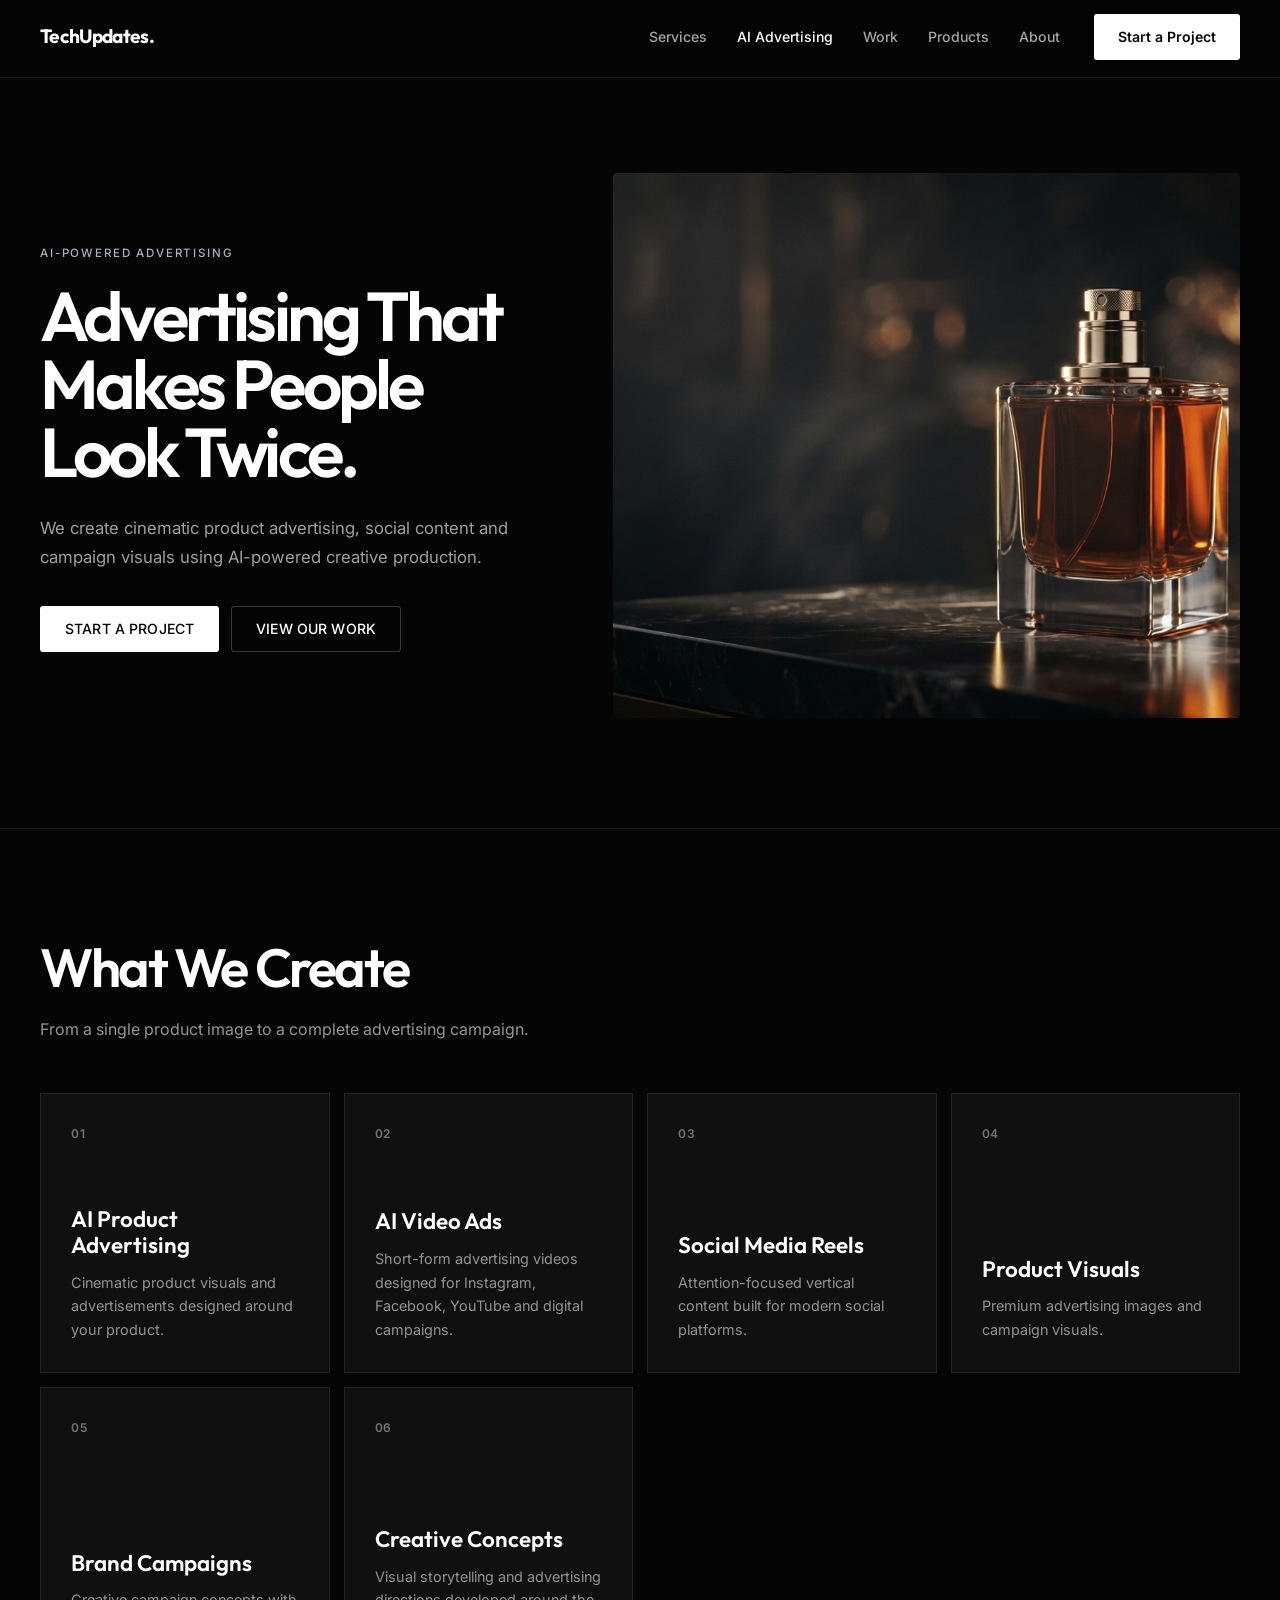
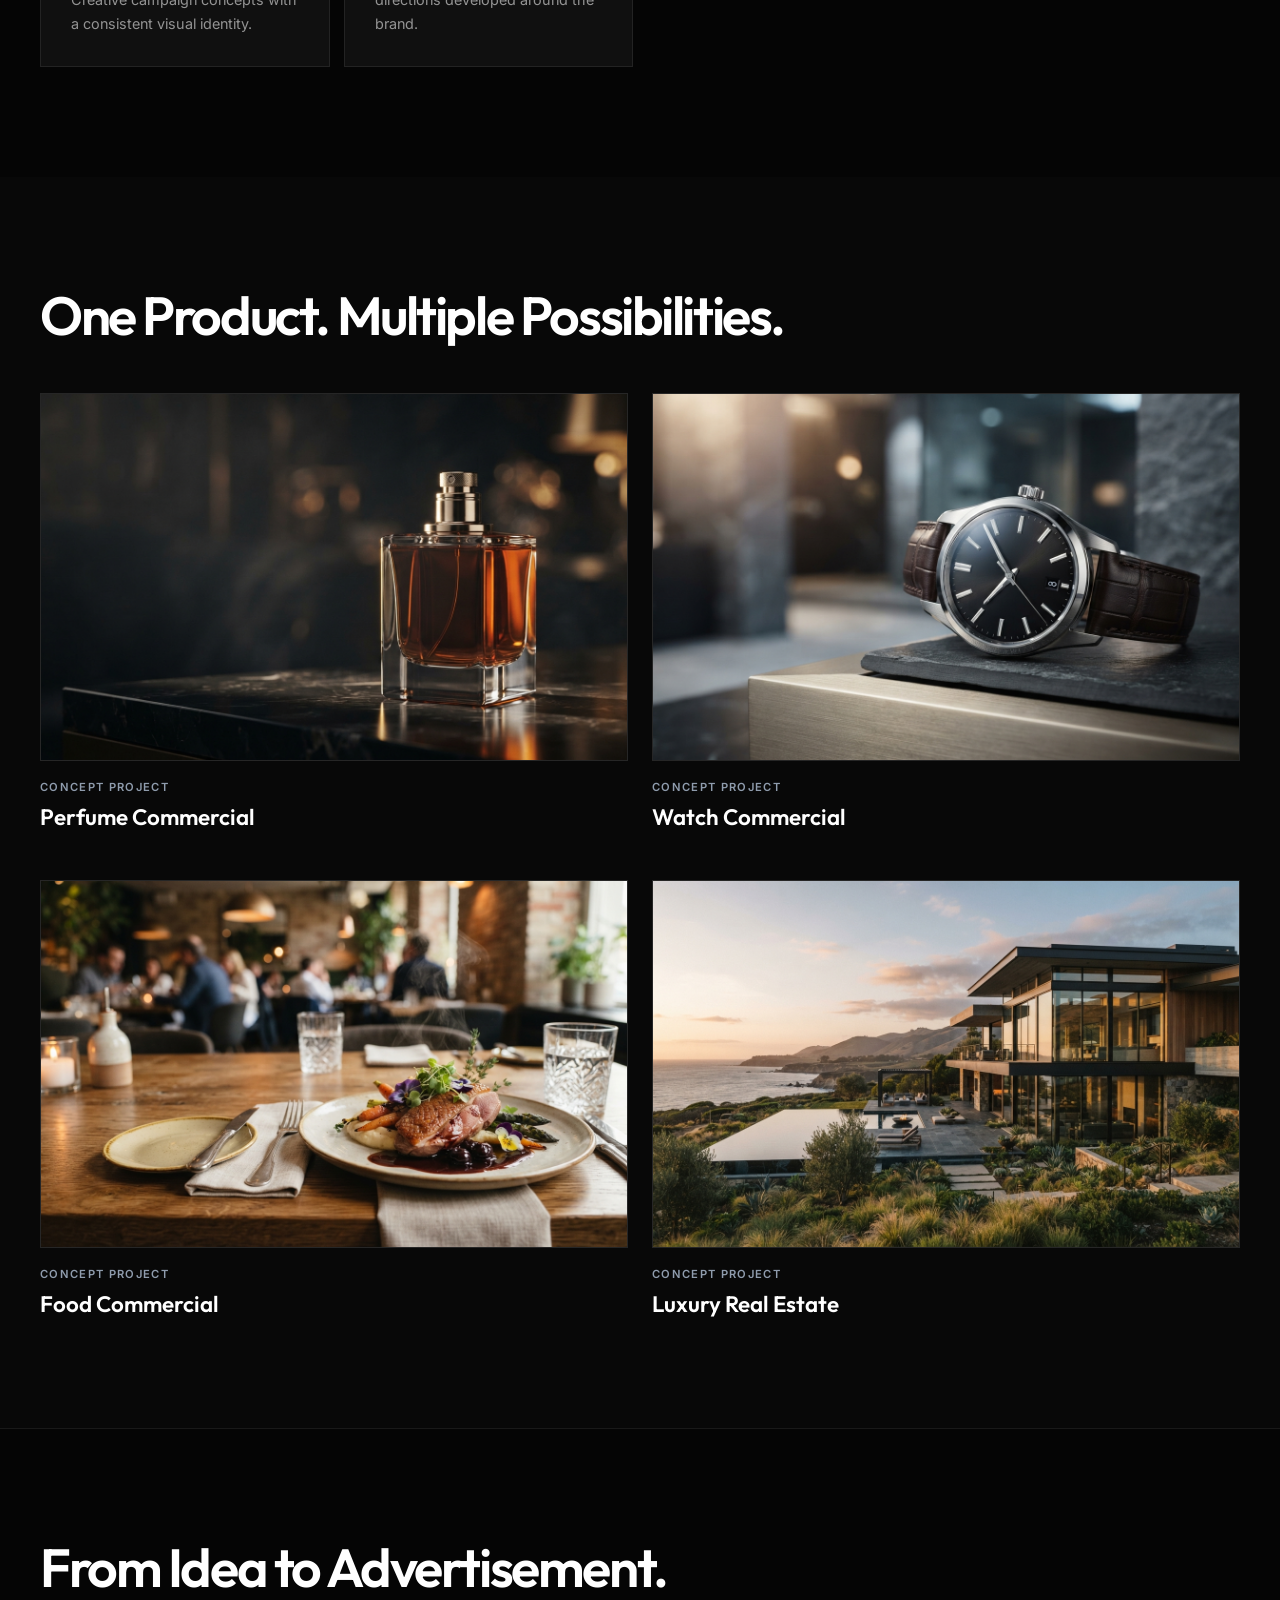
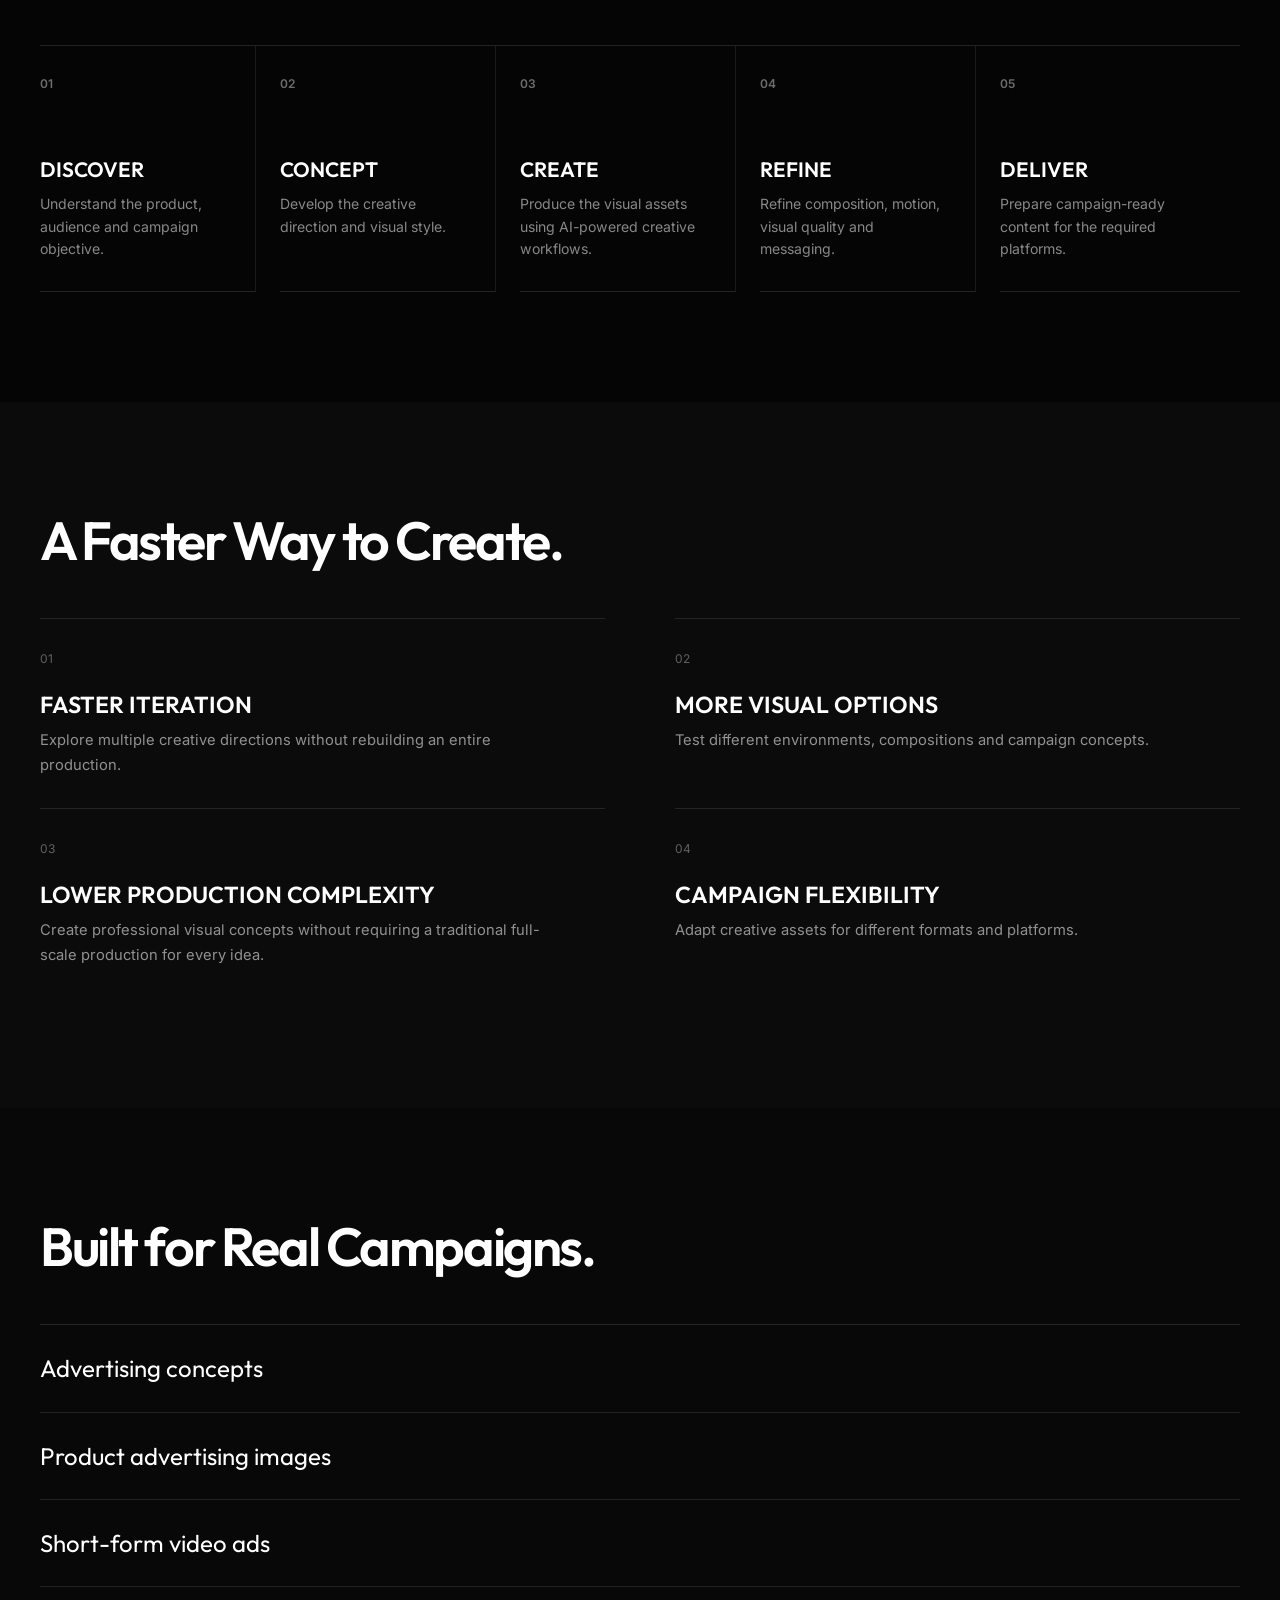
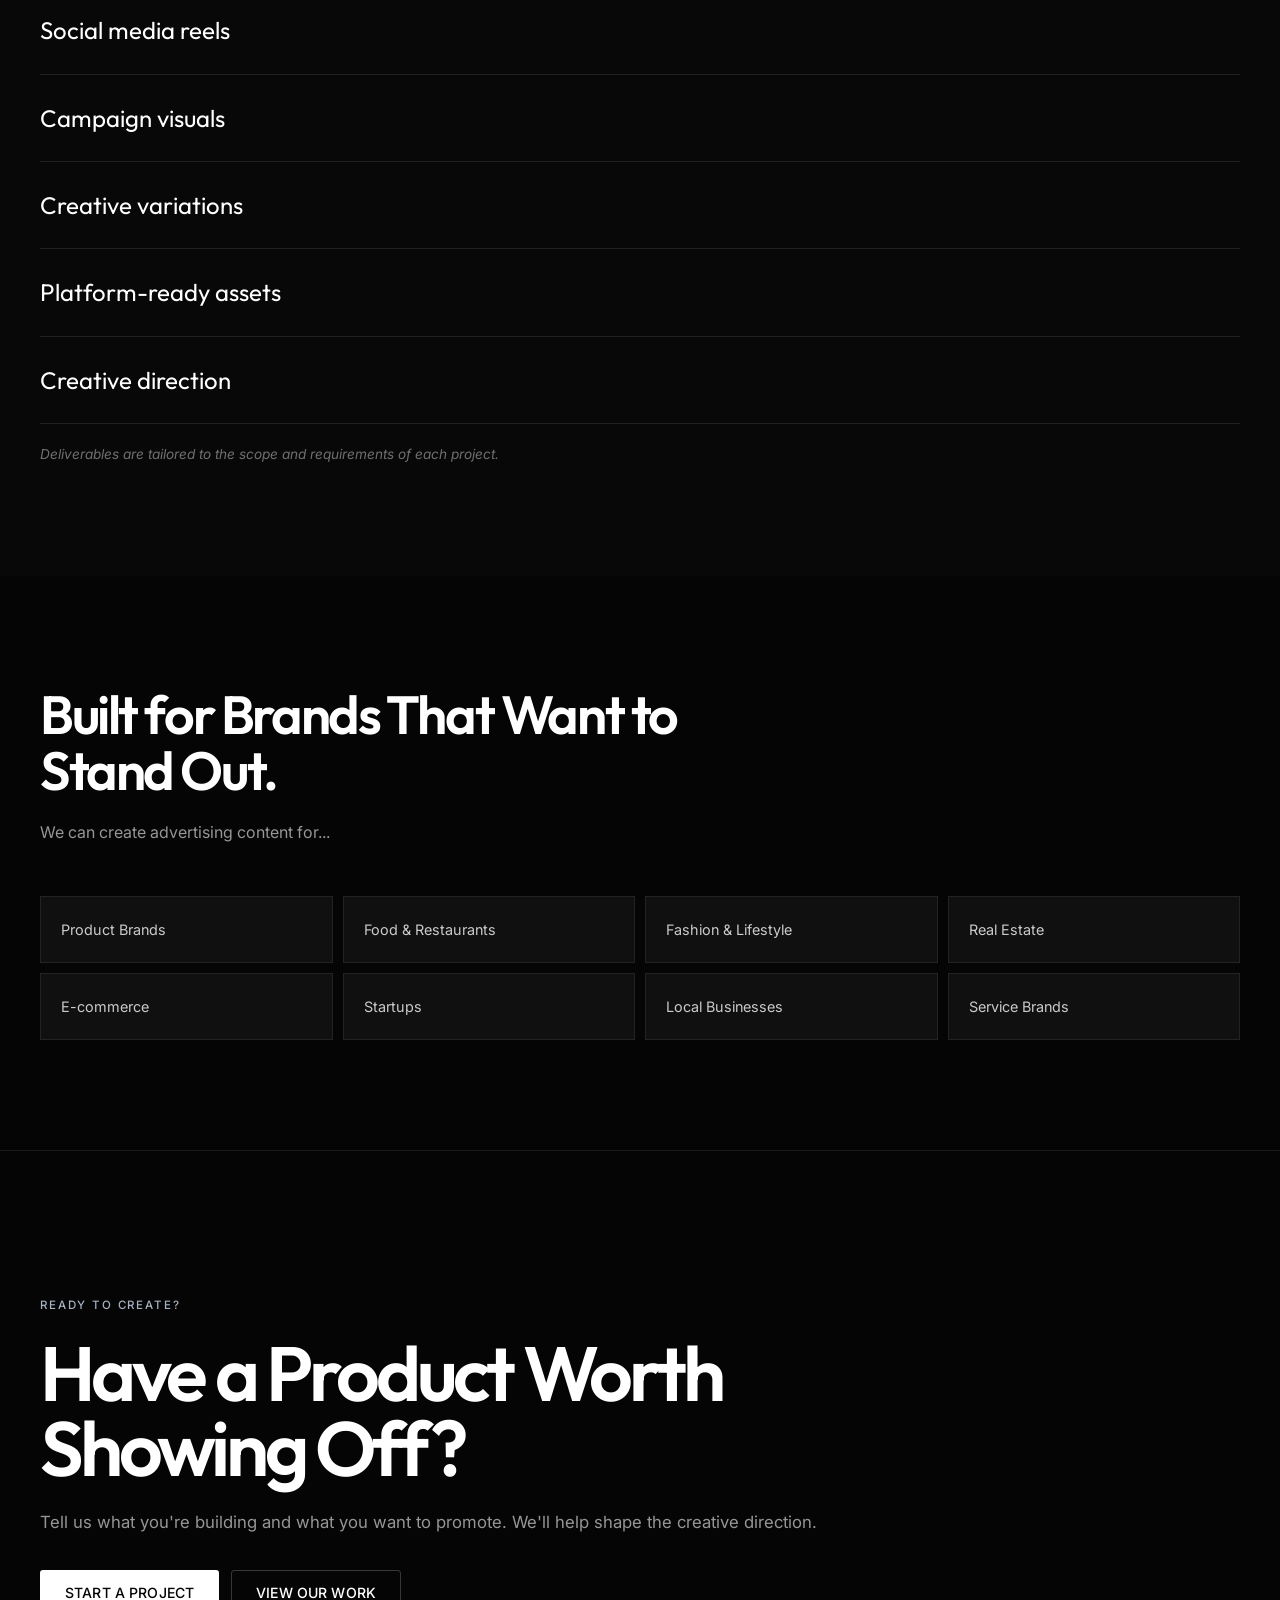
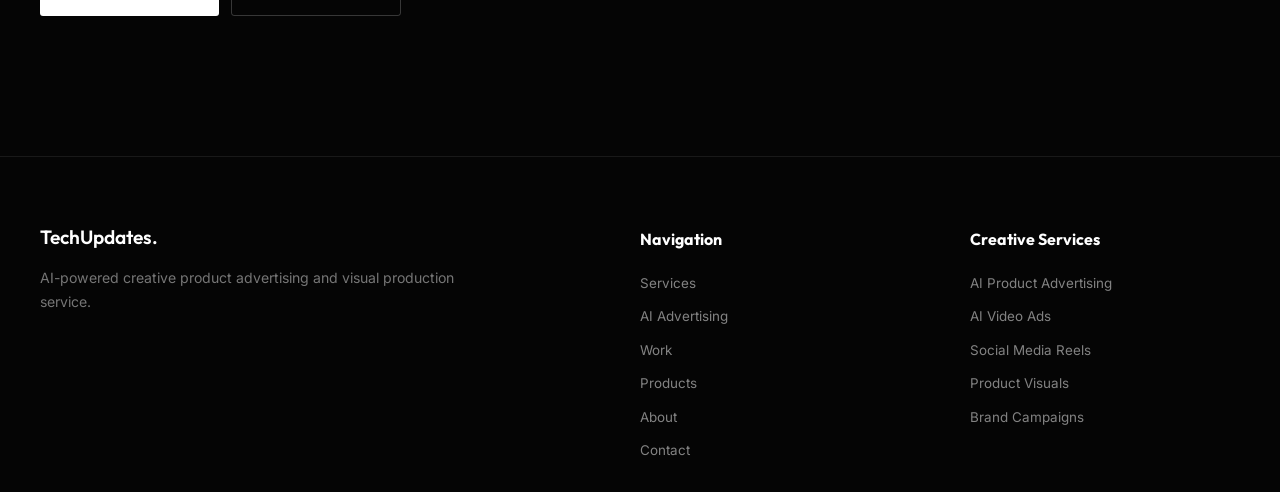
==== commit 30461589: "Update ai-advertising.html" ====
--- a/ai-advertising.html
+++ b/ai-advertising.html
@@ -2,913 +2,278 @@
 <html lang="en">
 <head>
     <meta charset="UTF-8">
-
-    <meta
-        name="viewport"
-        content="width=device-width, initial-scale=1.0"
-    >
-
-    <meta
-        name="description"
-        content="AI-powered product advertising, cinematic content, social media creatives and campaign visuals by TechUpdates."
-    >
-
-    <meta name="theme-color" content="#050505">
-
-    <title>AI Advertising | TechUpdates</title>
-
-    <!-- Google Fonts -->
+    <meta name="viewport" content="width=device-width, initial-scale=1.0">
+    <title>AI Advertising Production Services | TechUpdates</title>
+    <!-- STRICT ROOT STYLESHEET REFERENCE -->
+    <link rel="stylesheet" href="style.css">
     <link rel="preconnect" href="https://fonts.googleapis.com">
     <link rel="preconnect" href="https://fonts.gstatic.com" crossorigin>
-
-    <link
-        href="https://fonts.googleapis.com/css2?family=Inter:wght@400;500;600&family=Outfit:wght@500;600;700&display=swap"
-        rel="stylesheet"
-    >
-
-    <!-- Main Site Stylesheet -->
-    <link rel="stylesheet" href="./style.css">
+    <link href="https://fonts.googleapis.com/css2?family=Inter:wght@300;400;500&family=Outfit:wght@300;400;600;700&display=swap" rel="stylesheet">
 </head>
-
 <body class="ai-page">
 
-    <!-- =========================================
-         NAVIGATION
-         ========================================= -->
-
-    <header class="navbar">
-
+    <nav class="navbar">
         <div class="nav-container">
-
-            <a href="./index.html" class="brand-logo">
-                TechUpdates.
-            </a>
-
-            <nav class="nav-links">
-
-                <a href="./index.html">
-                    Home
-                </a>
-
-                <a
-                    href="./ai-advertising.html"
-                    class="active"
-                >
-                    AI Advertising
-                </a>
-
-                <a href="./index.html#work">
-                    Work
-                </a>
-
-                <a href="./index.html#services">
-                    Services
-                </a>
-
-                <a href="./index.html#products">
-                    Products
-                </a>
-
-                <a href="./index.html#about">
-                    About
-                </a>
-
-            </nav>
-
-            <a
-                href="./contact.html"
-                class="nav-cta"
-            >
-                Start a Project
-            </a>
-
-        </div>
-
+            <a href="index.html" class="brand-logo">TechUpdates.</a>
+            <div class="nav-links">
+                <a href="index.html">Services</a>
+                <a href="ai-advertising.html" class="active">AI Advertising</a>
+                <a href="work.html">Work</a>
+                <a href="products.html">Products</a>
+                <a href="about.html">About</a>
+            </div>
+            <a href="contact.html" class="nav-cta">Start a Project</a>
+        </div>
+    </nav>
+
+    <header class="ai-hero">
+        <div class="container">
+            <div class="ai-hero-grid">
+                <div class="ai-hero-content">
+                    <span class="eyebrow">AI-POWERED ADVERTISING</span>
+                    <h1>Advertising That<br><span>Makes People Look Twice.</span></h1>
+                    <p class="ai-hero-description">We create cinematic product advertising, social content and campaign visuals using AI-powered creative production.</p>
+                    <div class="ai-hero-actions">
+                        <a href="contact.html" class="btn btn-primary">START A PROJECT</a>
+                        <a href="work.html" class="btn btn-secondary">VIEW OUR WORK</a>
+                    </div>
+                </div>
+                <div class="ai-hero-image">
+                    <img src="assets/portfolio/perfume-commercial.jpg" alt="AI Product Advertising Visual">
+                </div>
+            </div>
+        </div>
     </header>
 
-
-    <main>
-
-        <!-- =========================================
-             HERO
-             ========================================= -->
-
-        <section class="ai-hero">
-
-            <div class="container">
-
-                <div class="ai-hero-grid">
-
-                    <div class="ai-hero-content">
-
-                        <span class="eyebrow">
-                            AI-POWERED CREATIVE PRODUCTION
-                        </span>
-
-                        <h1>
-                            Advertising That
-                            <span>Makes People Look Twice.</span>
-                        </h1>
-
-                        <p class="ai-hero-description">
-                            We create cinematic product advertising,
-                            social content and campaign visuals using
-                            AI-powered creative production.
-                        </p>
-
-                        <div class="ai-hero-actions">
-
-                            <a
-                                href="./contact.html"
-                                class="btn btn-primary"
-                            >
-                                Start a Project
-                            </a>
-
-                            <a
-                                href="#showcase"
-                                class="btn btn-secondary"
-                            >
-                                View Our Work
-                            </a>
-
-                        </div>
-
-                    </div>
-
-
-                    <div class="ai-hero-image">
-
-                        <img
-                            src="./assets/portfolio/perfume-commercial.jpg"
-                            alt="Luxury perfume product advertising concept"
-                        >
-
-                    </div>
-
-                </div>
-
-            </div>
-
-        </section>
-
-
-        <!-- =========================================
-             SERVICES
-             ========================================= -->
-
-        <section
-            id="services"
-            class="ai-section ai-services-section"
-        >
-
-            <div class="container">
-
-                <div class="section-heading">
-
-                    <span class="eyebrow">
-                        WHAT WE CREATE
-                    </span>
-
-                    <h2>
-                        Creative Built for Modern Brands.
-                    </h2>
-
-                    <p>
-                        From a single product image to a complete
-                        advertising campaign, we create visual content
-                        designed for today's digital platforms.
-                    </p>
-
-                </div>
-
-
-                <div class="ai-services-grid">
-
-                    <article class="ai-service-card">
-
-                        <span class="card-index">
-                            01
-                        </span>
-
-                        <h3>
-                            AI Product Advertising
-                        </h3>
-
-                        <p>
-                            Cinematic product visuals and advertising
-                            concepts created for modern brands.
-                        </p>
-
-                    </article>
-
-
-                    <article class="ai-service-card">
-
-                        <span class="card-index">
-                            02
-                        </span>
-
-                        <h3>
-                            Social Media Content
-                        </h3>
-
-                        <p>
-                            Scroll-stopping visual content designed
-                            for Instagram, Facebook and short-form
-                            campaigns.
-                        </p>
-
-                    </article>
-
-
-                    <article class="ai-service-card">
-
-                        <span class="card-index">
-                            03
-                        </span>
-
-                        <h3>
-                            AI Video Production
-                        </h3>
-
-                        <p>
-                            Cinematic AI-generated video concepts,
-                            product films and promotional reels.
-                        </p>
-
-                    </article>
-
-
-                    <article class="ai-service-card">
-
-                        <span class="card-index">
-                            04
-                        </span>
-
-                        <h3>
-                            Campaign Creative
-                        </h3>
-
-                        <p>
-                            Complete campaign visual concepts for
-                            launches, promotions and brand storytelling.
-                        </p>
-
-                    </article>
-
-                </div>
-
-            </div>
-
-        </section>
-
-
-        <!-- =========================================
-             SELECTED WORK
-             ========================================= -->
-
-        <section
-            id="showcase"
-            class="ai-section ai-showcase-section"
-        >
-
-            <div class="container">
-
-                <div class="section-heading">
-
-                    <span class="eyebrow">
-                        SELECTED WORK
-                    </span>
-
-                    <h2>
-                        Creative That Gets Noticed.
-                    </h2>
-
-                    <p>
-                        A selection of concept work demonstrating
-                        the type of visual advertising we can create.
-                    </p>
-
-                </div>
-
-
-                <div class="ai-showcase-grid">
-
-
-                    <!-- PERFUME -->
-
-                    <article class="ai-showcase-card">
-
-                        <div class="showcase-image">
-
-                            <img
-                                src="./assets/portfolio/perfume-commercial.jpg"
-                                alt="Luxury perfume commercial"
-                            >
-
-                        </div>
-
-                        <div class="showcase-info">
-
-                            <span>
-                                AI PRODUCT ADVERTISING
-                            </span>
-
-                            <h3>
-                                Luxury Perfume Commercial
-                            </h3>
-
-                            <p>
-                                Cinematic product advertising concept
-                                focused on luxury, atmosphere and detail.
-                            </p>
-
-                        </div>
-
-                    </article>
-
-
-                    <!-- WATCH -->
-
-                    <article class="ai-showcase-card">
-
-                        <div class="showcase-image">
-
-                            <img
-                                src="./assets/portfolio/watch-commercial.jpg"
-                                alt="Premium watch advertisement"
-                                loading="lazy"
-                                onerror="this.parentElement.classList.add('image-missing'); this.style.display='none';"
-                            >
-
-                            <div class="image-placeholder">
-                                Creative Visual Coming Soon
-                            </div>
-
-                        </div>
-
-                        <div class="showcase-info">
-
-                            <span>
-                                PRODUCT ADVERTISING
-                            </span>
-
-                            <h3>
-                                Premium Watch Advertisement
-                            </h3>
-
-                            <p>
-                                Premium product storytelling designed
-                                for luxury and lifestyle brands.
-                            </p>
-
-                        </div>
-
-                    </article>
-
-
-                    <!-- RESTAURANT -->
-
-                    <article class="ai-showcase-card">
-
-                        <div class="showcase-image">
-
-                            <img
-                                src="./assets/portfolio/restaurant-commercial.jpg"
-                                alt="Restaurant food commercial"
-                                loading="lazy"
-                                onerror="this.parentElement.classList.add('image-missing'); this.style.display='none';"
-                            >
-
-                            <div class="image-placeholder">
-                                Creative Visual Coming Soon
-                            </div>
-
-                        </div>
-
-                        <div class="showcase-info">
-
-                            <span>
-                                SOCIAL MEDIA CONTENT
-                            </span>
-
-                            <h3>
-                                Restaurant Food Commercial
-                            </h3>
-
-                            <p>
-                                Food-focused visual storytelling created
-                                for social media and promotional campaigns.
-                            </p>
-
-                        </div>
-
-                    </article>
-
-
-                    <!-- REAL ESTATE -->
-
-                    <article class="ai-showcase-card">
-
-                        <div class="showcase-image">
-
-                            <img
-                                src="./assets/portfolio/real-estate.jpg"
-                                alt="Luxury real estate campaign"
-                                loading="lazy"
-                                onerror="this.parentElement.classList.add('image-missing'); this.style.display='none';"
-                            >
-
-                            <div class="image-placeholder">
-                                Creative Visual Coming Soon
-                            </div>
-
-                        </div>
-
-                        <div class="showcase-info">
-
-                            <span>
-                                CAMPAIGN VISUAL
-                            </span>
-
-                            <h3>
-                                Luxury Real Estate
-                            </h3>
-
-                            <p>
-                                High-end campaign visuals designed
-                                to showcase premium properties.
-                            </p>
-
-                        </div>
-
-                    </article>
-
-
-                </div>
-
-            </div>
-
-        </section>
-
-
-        <!-- =========================================
-             PROCESS
-             ========================================= -->
-
-        <section class="ai-section ai-process-section">
-
-            <div class="container">
-
-                <div class="section-heading">
-
-                    <span class="eyebrow">
-                        OUR PROCESS
-                    </span>
-
-                    <h2>
-                        From Idea to Final Creative.
-                    </h2>
-
-                </div>
-
-
-                <div class="ai-process-grid">
-
-
-                    <article class="ai-process-step">
-
-                        <span class="process-number">
-                            01
-                        </span>
-
-                        <h3>
-                            Brief
-                        </h3>
-
-                        <p>
-                            We understand the product, audience
-                            and campaign objective.
-                        </p>
-
-                    </article>
-
-
-                    <article class="ai-process-step">
-
-                        <span class="process-number">
-                            02
-                        </span>
-
-                        <h3>
-                            Creative Direction
-                        </h3>
-
-                        <p>
-                            We develop the visual concept, mood
-                            and storytelling direction.
-                        </p>
-
-                    </article>
-
-
-                    <article class="ai-process-step">
-
-                        <span class="process-number">
-                            03
-                        </span>
-
-                        <h3>
-                            AI Production
-                        </h3>
-
-                        <p>
-                            We create the required images, video
-                            scenes and campaign assets.
-                        </p>
-
-                    </article>
-
-
-                    <article class="ai-process-step">
-
-                        <span class="process-number">
-                            04
-                        </span>
-
-                        <h3>
-                            Refinement
-                        </h3>
-
-                        <p>
-                            We refine visuals, motion, composition
-                            and brand details.
-                        </p>
-
-                    </article>
-
-
-                    <article class="ai-process-step">
-
-                        <span class="process-number">
-                            05
-                        </span>
-
-                        <h3>
-                            Delivery
-                        </h3>
-
-                        <p>
-                            Final content is prepared for web,
-                            social media and advertising campaigns.
-                        </p>
-
-                    </article>
-
-                </div>
-
-            </div>
-
-        </section>
-
-
-        <!-- =========================================
-             WHY AI
-             ========================================= -->
-
-        <section class="ai-section ai-benefits-section">
-
-            <div class="container">
-
-                <div class="section-heading">
-
-                    <span class="eyebrow">
-                        WHY AI CREATIVE
-                    </span>
-
-                    <h2>
-                        More Creative Possibilities.
-                    </h2>
-
-                </div>
-
-
-                <div class="ai-benefits-grid">
-
-
-                    <article class="ai-benefit">
-
-                        <span class="benefit-number">
-                            01
-                        </span>
-
-                        <h3>
-                            Faster Production
-                        </h3>
-
-                        <p>
-                            Create campaign concepts and visual assets
-                            faster than traditional production workflows.
-                        </p>
-
-                    </article>
-
-
-                    <article class="ai-benefit">
-
-                        <span class="benefit-number">
-                            02
-                        </span>
-
-                        <h3>
-                            Lower Production Complexity
-                        </h3>
-
-                        <p>
-                            Reduce the complexity associated with
-                            conventional photo and video production.
-                        </p>
-
-                    </article>
-
-
-                    <article class="ai-benefit">
-
-                        <span class="benefit-number">
-                            03
-                        </span>
-
-                        <h3>
-                            More Creative Possibilities
-                        </h3>
-
-                        <p>
-                            Explore visual concepts that would be
-                            difficult or expensive to produce traditionally.
-                        </p>
-
-                    </article>
-
-
-                    <article class="ai-benefit">
-
-                        <span class="benefit-number">
-                            04
-                        </span>
-
-                        <h3>
-                            Built for Digital
-                        </h3>
-
-                        <p>
-                            Create content specifically designed for
-                            websites, social media and digital campaigns.
-                        </p>
-
-                    </article>
-
-                </div>
-
-            </div>
-
-        </section>
-
-
-        <!-- =========================================
-             AUDIENCE
-             ========================================= -->
-
-        <section class="ai-section ai-audience-section">
-
-            <div class="container">
-
-                <div class="section-heading">
-
-                    <span class="eyebrow">
-                        WHO WE HELP
-                    </span>
-
-                    <h2>
-                        Built for Modern Businesses.
-                    </h2>
-
-                </div>
-
-
-                <div class="ai-audience-grid">
-
-                    <div>E-commerce Brands</div>
-                    <div>Restaurants & Cafés</div>
-                    <div>Real Estate</div>
-                    <div>Fashion & Lifestyle</div>
-                    <div>Local Businesses</div>
-                    <div>Startups</div>
-                    <div>Product Brands</div>
-                    <div>Service Businesses</div>
-
-                </div>
-
-            </div>
-
-        </section>
-
-
-        <!-- =========================================
-             DELIVERABLES
-             ========================================= -->
-
-        <section class="ai-section ai-deliverables-section">
-
-            <div class="container">
-
-                <div class="section-heading">
-
-                    <span class="eyebrow">
-                        DELIVERABLES
-                    </span>
-
-                    <h2>
-                        What You Can Get.
-                    </h2>
-
-                </div>
-
-
-                <ul class="ai-deliverables-list">
-
-                    <li>AI Product Images</li>
-                    <li>Social Media Creatives</li>
-                    <li>Short Promotional Videos</li>
-                    <li>Product Advertisements</li>
-                    <li>Campaign Visuals</li>
-                    <li>Instagram Reels</li>
-                    <li>Website Visuals</li>
-                    <li>Brand Promotional Content</li>
-
-                </ul>
-
-
-                <p class="deliverables-note">
-                    Every project is tailored to the product,
-                    audience and campaign objective.
-                </p>
-
-            </div>
-
-        </section>
-
-
-        <!-- =========================================
-             FINAL CTA
-             ========================================= -->
-
-        <section class="ai-final-cta">
-
-            <div class="container">
-
-                <div class="ai-cta-box">
-
-                    <span class="eyebrow">
-                        LET'S CREATE SOMETHING
-                    </span>
-
-                    <h2>
-                        Have a Product Worth Showing?
-                    </h2>
-
-                    <p>
-                        Let's turn it into creative people remember.
-                    </p>
-
-
-                    <div class="ai-cta-actions">
-
-                        <a
-                            href="./contact.html"
-                            class="btn btn-primary"
-                        >
-                            Start a Project
-                        </a>
-
-                        <a
-                            href="https://wa.me/919400977424"
-                            class="btn btn-secondary"
-                            target="_blank"
-                            rel="noopener"
-                        >
-                            WhatsApp Us
-                        </a>
-
-                    </div>
-
-                </div>
-
-            </div>
-
-        </section>
-
-    </main>
-
-
-    <!-- =========================================
-         FOOTER
-         ========================================= -->
+    <section class="ai-section ai-services-section">
+        <div class="container">
+            <div class="section-heading">
+                <h2>What We Create</h2>
+                <p>From a single product image to a complete advertising campaign.</p>
+            </div>
+            <div class="ai-services-grid">
+                <div class="ai-service-card">
+                    <span class="card-index">01</span>
+                    <h3>AI Product Advertising</h3>
+                    <p>Cinematic product visuals and advertisements designed around your product.</p>
+                </div>
+                <div class="ai-service-card">
+                    <span class="card-index">02</span>
+                    <h3>AI Video Ads</h3>
+                    <p>Short-form advertising videos designed for Instagram, Facebook, YouTube and digital campaigns.</p>
+                </div>
+                <div class="ai-service-card">
+                    <span class="card-index">03</span>
+                    <h3>Social Media Reels</h3>
+                    <p>Attention-focused vertical content built for modern social platforms.</p>
+                </div>
+                <div class="ai-service-card">
+                    <span class="card-index">04</span>
+                    <h3>Product Visuals</h3>
+                    <p>Premium advertising images and campaign visuals.</p>
+                </div>
+                <div class="ai-service-card">
+                    <span class="card-index">05</span>
+                    <h3>Brand Campaigns</h3>
+                    <p>Creative campaign concepts with a consistent visual identity.</p>
+                </div>
+                <div class="ai-service-card">
+                    <span class="card-index">06</span>
+                    <h3>Creative Concepts</h3>
+                    <p>Visual storytelling and advertising directions developed around the brand.</p>
+                </div>
+            </div>
+        </div>
+    </section>
+
+    <section class="ai-section ai-showcase-section">
+        <div class="container">
+            <div class="section-heading">
+                <h2>One Product. Multiple Possibilities.</h2>
+            </div>
+            <div class="ai-showcase-grid">
+                <div class="ai-showcase-card">
+                    <div class="showcase-image">
+                        <img src="assets/portfolio/perfume-commercial.jpg" alt="Perfume Advertising Concept">
+                    </div>
+                    <div class="showcase-info">
+                        <span>CONCEPT PROJECT</span>
+                        <h3>Perfume Commercial</h3>
+                    </div>
+                </div>
+                <div class="ai-showcase-card">
+                    <div class="showcase-image">
+                        <img src="assets/portfolio/watch-commercial.jpg" alt="Watch Advertising Concept">
+                    </div>
+                    <div class="showcase-info">
+                        <span>CONCEPT PROJECT</span>
+                        <h3>Watch Commercial</h3>
+                    </div>
+                </div>
+                <div class="ai-showcase-card">
+                    <div class="showcase-image">
+                        <img src="assets/portfolio/restaurant-food-commercial.jpg" alt="Food Commercial Concept">
+                    </div>
+                    <div class="showcase-info">
+                        <span>CONCEPT PROJECT</span>
+                        <h3>Food Commercial</h3>
+                    </div>
+                </div>
+                <div class="ai-showcase-card">
+                    <div class="showcase-image">
+                        <img src="assets/portfolio/luxury-real-estate.jpg" alt="Luxury Real Estate Concept">
+                    </div>
+                    <div class="showcase-info">
+                        <span>CONCEPT PROJECT</span>
+                        <h3>Luxury Real Estate</h3>
+                    </div>
+                </div>
+            </div>
+        </div>
+    </section>
+
+    <section class="ai-section ai-process-section">
+        <div class="container">
+            <div class="section-heading">
+                <h2>From Idea to Advertisement.</h2>
+            </div>
+            <div class="ai-process-grid">
+                <div class="ai-process-step">
+                    <span class="process-number">01</span>
+                    <h3>DISCOVER</h3>
+                    <p>Understand the product, audience and campaign objective.</p>
+                </div>
+                <div class="ai-process-step">
+                    <span class="process-number">02</span>
+                    <h3>CONCEPT</h3>
+                    <p>Develop the creative direction and visual style.</p>
+                </div>
+                <div class="ai-process-step">
+                    <span class="process-number">03</span>
+                    <h3>CREATE</h3>
+                    <p>Produce the visual assets using AI-powered creative workflows.</p>
+                </div>
+                <div class="ai-process-step">
+                    <span class="process-number">04</span>
+                    <h3>REFINE</h3>
+                    <p>Refine composition, motion, visual quality and messaging.</p>
+                </div>
+                <div class="ai-process-step">
+                    <span class="process-number">05</span>
+                    <h3>DELIVER</h3>
+                    <p>Prepare campaign-ready content for the required platforms.</p>
+                </div>
+            </div>
+        </div>
+    </section>
+
+    <section class="ai-section ai-benefits-section">
+        <div class="container">
+            <div class="section-heading">
+                <h2>A Faster Way to Create.</h2>
+            </div>
+            <div class="ai-benefits-grid">
+                <div class="ai-benefit">
+                    <span class="benefit-number">01</span>
+                    <h3>FASTER ITERATION</h3>
+                    <p>Explore multiple creative directions without rebuilding an entire production.</p>
+                </div>
+                <div class="ai-benefit">
+                    <span class="benefit-number">02</span>
+                    <h3>MORE VISUAL OPTIONS</h3>
+                    <p>Test different environments, compositions and campaign concepts.</p>
+                </div>
+                <div class="ai-benefit">
+                    <span class="benefit-number">03</span>
+                    <h3>LOWER PRODUCTION COMPLEXITY</h3>
+                    <p>Create professional visual concepts without requiring a traditional full-scale production for every idea.</p>
+                </div>
+                <div class="ai-benefit">
+                    <span class="benefit-number">04</span>
+                    <h3>CAMPAIGN FLEXIBILITY</h3>
+                    <p>Adapt creative assets for different formats and platforms.</p>
+                </div>
+            </div>
+        </div>
+    </section>
+
+    <section class="ai-section ai-deliverables-section">
+        <div class="container">
+            <div class="section-heading">
+                <h2>Built for Real Campaigns.</h2>
+            </div>
+            <ul class="ai-deliverables-list">
+                <li>Advertising concepts</li>
+                <li>Product advertising images</li>
+                <li>Short-form video ads</li>
+                <li>Social media reels</li>
+                <li>Campaign visuals</li>
+                <li>Creative variations</li>
+                <li>Platform-ready assets</li>
+                <li>Creative direction</li>
+            </ul>
+            <p class="deliverables-note">Deliverables are tailored to the scope and requirements of each project.</p>
+        </div>
+    </section>
+
+    <section class="ai-section">
+        <div class="container">
+            <div class="section-heading">
+                <h2>Built for Brands That Want to Stand Out.</h2>
+                <p>We can create advertising content for...</p>
+            </div>
+            <div class="ai-audience-grid">
+                <div>Product Brands</div>
+                <div>Food &amp; Restaurants</div>
+                <div>Fashion &amp; Lifestyle</div>
+                <div>Real Estate</div>
+                <div>E-commerce</div>
+                <div>Startups</div>
+                <div>Local Businesses</div>
+                <div>Service Brands</div>
+            </div>
+        </div>
+    </section>
+
+    <section class="ai-final-cta">
+        <div class="container">
+            <div class="ai-cta-box">
+                <span class="eyebrow">READY TO CREATE?</span>
+                <h2>Have a Product Worth Showing Off?</h2>
+                <p>Tell us what you're building and what you want to promote. We'll help shape the creative direction.</p>
+                <div class="ai-cta-actions">
+                    <a href="contact.html" class="btn btn-primary">START A PROJECT</a>
+                    <a href="work.html" class="btn btn-secondary">VIEW OUR WORK</a>
+                </div>
+            </div>
+        </div>
+    </section>
 
     <footer class="site-footer">
-
-        <div class="container">
-
-            <div class="footer-main">
-
-                <div class="footer-brand">
-
-                    <a
-                        href="./index.html"
-                        class="brand-logo"
-                    >
-                        TechUpdates.
-                    </a>
-
-                    <p>
-                        AI-powered advertising, cinematic product
-                        content and professional digital solutions
-                        for modern businesses.
-                    </p>
-
-                </div>
-
-
-                <div class="footer-links">
-
-                    <h3>
-                        Explore
-                    </h3>
-
-                    <a href="./index.html">
-                        Home
-                    </a>
-
-                    <a href="./ai-advertising.html">
-                        AI Advertising
-                    </a>
-
-                    <a href="./index.html#work">
-                        Work
-                    </a>
-
-                    <a href="./index.html#products">
-                        Products
-                    </a>
-
-                    <a href="./index.html#about">
-                        About
-                    </a>
-
-                </div>
-
-
-                <div class="footer-contact">
-
-                    <h3>
-                        Contact
-                    </h3>
-
-                    <a
-                        href="https://wa.me/919400977424"
-                        target="_blank"
-                        rel="noopener"
-                    >
-                        WhatsApp
-                    </a>
-
-                    <a href="tel:+919400977424">
-                        +91 94009 77424
-                    </a>
-
-                </div>
-
-            </div>
-
-
-            <div class="footer-bottom">
-
-                <span>
-                    © 2026 TechUpdates. All rights reserved.
-                </span>
-
-                <span>
-                    Creative & Technology
-                </span>
-
-            </div>
-
-        </div>
-
+        <div class="container footer-grid">
+            <div class="footer-brand">
+                <h3>TechUpdates.</h3>
+                <p>AI-powered creative product advertising and visual production service.</p>
+            </div>
+            <div class="footer-links">
+                <h4>Navigation</h4>
+                <a href="index.html">Services</a>
+                <a href="ai-advertising.html">AI Advertising</a>
+                <a href="work.html">Work</a>
+                <a href="products.html">Products</a>
+                <a href="about.html">About</a>
+                <a href="contact.html">Contact</a>
+            </div>
+            <div class="footer-contact">
+                <h4>Creative Services</h4>
+                <a href="ai-advertising.html">AI Product Advertising</a>
+                <a href="ai-advertising.html">AI Video Ads</a>
+                <a href="ai-advertising.html">Social Media Reels</a>
+                <a href="ai-advertising.html">Product Visuals</a>
+                <a href="ai-advertising.html">Brand Campaigns</a>
+            </div>
+        </div>
     </footer>
-
-
-    <script src="./main.js"></script>
 
 </body>
 </html>
--- a/style.css
+++ b/style.css
@@ -1,643 +1,1489 @@
-/* ==========================================================================
-   1. DESIGN TOKENS & VARIABLES
-   ========================================================================== */
+/* =========================================================
+   TECHUPDATES — MASTER STYLESHEET
+   Shared site system + AI Advertising page
+   ========================================================= */
+
+/* =========================================================
+   1. DESIGN TOKENS
+   ========================================================= */
+
 :root {
-    /* Colors */
-    --bg-main: #050505;
-    --bg-surface: #101010;
-    --bg-surface-alt: #171717;
-    --border-color: rgba(255, 255, 255, 0.08);
-    
-    /* Typography */
-    --text-main: #ffffff;
-    --text-muted: #9ca3af;
-    --text-dim: #6b7280;
-    
-    /* Accents (Subtle Cool Gray/Blue) */
-    --accent-light: #f3f4f6;
-    --accent-dark: #1f2937;
-
-    /* Fonts */
-    --font-heading: 'Outfit', sans-serif;
-    --font-body: 'Inter', sans-serif;
-    
-    /* Layout */
-    --container-max: 1280px;
-    --nav-height: 80px;
-    --transition: all 0.3s cubic-bezier(0.4, 0, 0.2, 1);
-}
-
-/* ==========================================================================
-   2. RESET & GLOBAL BOX MODEL (The fix for horizontal scrolling)
-   ========================================================================== */
-*, *::before, *::after {
+    --bg-primary: #050505;
+    --bg-secondary: #101010;
+    --bg-darker: #080808;
+    --text-primary: #f5f5f5;
+    --text-secondary: #a1a1aa;
+    --accent: #ffffff;
+    --border-color: rgba(255,255,255,.10);
+
+    --font-display: "Outfit", sans-serif;
+    --font-body: "Inter", sans-serif;
+
+    --space-xs: .5rem;
+    --space-sm: 1rem;
+    --space-md: 1.5rem;
+    --space-lg: 2.5rem;
+    --space-xl: 5rem;
+
+    --container: 1280px;
+}
+
+/* =========================================================
+   2. RESET / GLOBAL
+   ========================================================= */
+
+*,
+*::before,
+*::after {
     box-sizing: border-box;
+}
+
+html {
+    width: 100%;
+    max-width: 100%;
+    overflow-x: hidden;
+    scroll-behavior: smooth;
+}
+
+body {
+    width: 100%;
+    max-width: 100%;
     margin: 0;
     padding: 0;
-}
-
-html {
-    scroll-behavior: smooth;
-    overflow-x: hidden; /* Fallback guard */
-}
-
-body {
-    background-color: var(--bg-main);
-    color: var(--text-main);
+    background: var(--bg-primary);
+    color: var(--text-primary);
     font-family: var(--font-body);
     font-size: 16px;
     line-height: 1.6;
+    -webkit-font-smoothing: antialiased;
+    text-rendering: optimizeLegibility;
     overflow-x: hidden;
-    -webkit-font-smoothing: antialiased;
-    -moz-osx-font-smoothing: grayscale;
-}
-
-img, picture, video, canvas, svg {
+}
+
+img,
+video {
+    max-width: 100%;
+}
+
+img {
     display: block;
-    max-width: 100%;
-    height: auto;
 }
 
 a {
+    color: inherit;
     text-decoration: none;
-    color: inherit;
-    transition: var(--transition);
-}
-
-ul, ol {
-    list-style: none;
-}
-
-button {
-    background: none;
-    border: none;
+}
+
+button,
+input,
+textarea,
+select {
     font: inherit;
-    cursor: pointer;
-}
-
-/* ==========================================================================
-   3. TYPOGRAPHY
-   ========================================================================== */
-h1, h2, h3, h4, h5, h6 {
-    font-family: var(--font-heading);
-    font-weight: 500;
-    line-height: 1.2;
-    color: var(--text-main);
-}
-
-h1 { font-size: clamp(2.5rem, 5vw, 4.5rem); letter-spacing: -0.02em; }
-h2 { font-size: clamp(2rem, 4vw, 3rem); letter-spacing: -0.01em; }
-h3 { font-size: 1.5rem; }
-h4 { font-size: 1.25rem; }
-
+}
+
+h1,
+h2,
+h3,
+h4,
+h5,
+h6,
 p {
-    color: var(--text-muted);
-}
-
-/* ==========================================================================
-   4. LAYOUT & CONTAINERS
-   ========================================================================== */
-/* IMPORTANT: Do not nest .container inside .container */
+    margin-top: 0;
+}
+
+h1,
+h2,
+h3,
+.brand-logo {
+    font-family: var(--font-display);
+    font-weight: 600;
+    line-height: 1.1;
+}
+
 .container {
-    width: 100%;
-    max-width: var(--container-max);
-    margin: 0 auto;
-    padding: 0 5%;
-    min-width: 0; /* Prevents flex/grid children from bursting */
-}
-
-.section {
-    padding: 6rem 0;
-}
-
-.section-darker {
-    background-color: var(--bg-surface);
-}
-
-.section-heading {
-    margin-bottom: 3.5rem;
-    text-align: left;
-}
-
-/* ==========================================================================
-   5. NAVIGATION
-   ========================================================================== */
-.navbar {
-    position: fixed;
-    top: 0;
-    left: 0;
-    width: 100%;
-    height: var(--nav-height);
-    background: rgba(5, 5, 5, 0.85);
-    backdrop-filter: blur(12px);
-    -webkit-backdrop-filter: blur(12px);
-    border-bottom: 1px solid var(--border-color);
-    z-index: 100;
-    display: flex;
-    align-items: center;
-}
-
-.nav-container {
-    display: flex;
-    justify-content: space-between;
-    align-items: center;
-}
-
-.nav-logo {
-    font-family: var(--font-heading);
-    font-size: 1.5rem;
-    font-weight: 700;
-    letter-spacing: -0.02em;
-}
-
-.nav-links {
-    display: flex;
-    gap: 2.5rem;
-}
-
-.nav-links a {
-    font-size: 0.9rem;
-    font-weight: 500;
-    color: var(--text-muted);
-}
-
-.nav-links a:hover,
-.nav-links a.active {
-    color: var(--text-main);
-}
-
-.nav-actions {
-    display: flex;
-    align-items: center;
-    gap: 1.5rem;
-}
-
-.mobile-menu-btn {
-    display: none;
-    flex-direction: column;
-    gap: 6px;
-    width: 30px;
-}
-
-.mobile-menu-btn span {
-    display: block;
-    width: 100%;
-    height: 2px;
-    background: var(--text-main);
-    transition: var(--transition);
-}
-
-/* ==========================================================================
-   6. BUTTONS
-   ========================================================================== */
+    width: min(var(--container), calc(100% - 80px));
+    max-width: var(--container);
+    margin-inline: auto;
+}
+
+.section-padding {
+    padding-block: 110px;
+}
+
+.bg-darker {
+    background: var(--bg-darker);
+}
+
+.text-center {
+    text-align: center;
+}
+
+.mt-4 {
+    margin-top: 1.5rem !important;
+}
+
+/* =========================================================
+   3. BUTTONS
+   ========================================================= */
+
 .btn {
     display: inline-flex;
     align-items: center;
     justify-content: center;
-    padding: 0.8rem 1.5rem;
-    font-size: 0.9rem;
+    min-height: 46px;
+    padding: 0 24px;
+    border: 1px solid transparent;
+    border-radius: 3px;
+    font-family: var(--font-body);
+    font-size: .88rem;
     font-weight: 500;
-    border-radius: 4px;
-    font-family: var(--font-body);
-    transition: var(--transition);
-    text-transform: uppercase;
-    letter-spacing: 0.05em;
+    letter-spacing: .01em;
+    cursor: pointer;
+    transition:
+        transform .25s ease,
+        background .25s ease,
+        border-color .25s ease,
+        color .25s ease;
+}
+
+.btn:hover {
+    transform: translateY(-2px);
 }
 
 .btn-primary {
-    background-color: var(--text-main);
-    color: var(--bg-main);
+    background: #fff;
+    color: #050505;
 }
 
 .btn-primary:hover {
-    background-color: var(--text-muted);
+    background: #ededed;
 }
 
 .btn-secondary {
-    background-color: transparent;
-    color: var(--text-main);
-    border: 1px solid var(--border-color);
+    background: transparent;
+    color: #fff;
+    border-color: rgba(255,255,255,.20);
 }
 
 .btn-secondary:hover {
-    border-color: var(--text-muted);
-    background-color: rgba(255, 255, 255, 0.05);
-}
-
-.btn-lg {
-    padding: 1rem 2rem;
-    font-size: 1rem;
-}
-
-/* ==========================================================================
-   7. SHARED COMPONENTS (Image Wrappers, Grids)
-   ========================================================================== */
-.image-wrapper {
+    background: rgba(255,255,255,.05);
+    border-color: rgba(255,255,255,.45);
+}
+
+.btn-outline {
+    background: transparent;
+    color: #fff;
+    border-color: rgba(255,255,255,.22);
+}
+
+.btn-outline:hover {
+    background: #fff;
+    color: #050505;
+}
+
+.btn-large {
+    min-height: 54px;
+    padding-inline: 30px;
+}
+
+/* =========================================================
+   4. NAVIGATION — HOME / SHARED PAGES
+   ========================================================= */
+
+.navbar {
     position: relative;
+    z-index: 1000;
     width: 100%;
-    background-color: var(--bg-surface-alt);
-    border: 1px solid var(--border-color);
-    border-radius: 4px;
+    min-height: 78px;
+    background: rgba(5,5,5,.96);
+    border-bottom: 1px solid rgba(255,255,255,.08);
+}
+
+.nav-container {
+    width: min(var(--container), calc(100% - 80px));
+    max-width: var(--container);
+    min-height: 78px;
+    margin-inline: auto;
+
+    display: flex;
+    align-items: center;
+    gap: 34px;
+}
+
+.brand-logo {
+    flex: 0 0 auto;
+    color: #fff;
+    font-size: 1.2rem;
+    font-weight: 700;
+    letter-spacing: -.035em;
+}
+
+.nav-links {
+    margin-left: auto;
+    display: flex;
+    align-items: center;
+    gap: 30px;
+}
+
+.nav-links a {
+    color: rgba(255,255,255,.62);
+    font-size: .88rem;
+    font-weight: 500;
+    transition: color .2s ease;
+}
+
+.nav-links a:hover,
+.nav-links a.active {
+    color: #fff;
+}
+
+.nav-container > .btn {
+    flex: 0 0 auto;
+}
+
+.mobile-menu-btn {
+    display: none;
+    width: 42px;
+    height: 42px;
+    padding: 10px;
+    border: 0;
+    background: transparent;
+    cursor: pointer;
+}
+
+.mobile-menu-btn span {
+    display: block;
+    width: 22px;
+    height: 1px;
+    margin: 6px auto;
+    background: #fff;
+}
+
+/* =========================================================
+   5. HOME HERO
+   ========================================================= */
+
+.hero {
+    position: relative;
+    min-height: calc(100vh - 78px);
+    width: 100%;
     overflow: hidden;
-}
-
-.image-wrapper img {
+    display: flex;
+    align-items: center;
+}
+
+.hero-video-wrapper {
+    position: absolute;
+    inset: 0;
+    z-index: 0;
+    overflow: hidden;
+    background: #090909;
+}
+
+.hero-bg-video {
+    position: absolute;
+    inset: 0;
     width: 100%;
     height: 100%;
     object-fit: cover;
-    transition: transform 0.7s ease;
-}
-
-.img-fallback {
+    object-position: center;
+}
+
+/*
+   The current index page uses the poster image while the actual
+   video source is commented out. This guarantees the poster fills
+   the hero correctly.
+*/
+.hero-bg-video[poster] {
+    background-image: none;
+}
+
+.hero-overlay {
     position: absolute;
-    top: 0;
-    left: 0;
+    inset: 0;
+    z-index: 1;
+    background:
+        linear-gradient(90deg,
+            rgba(0,0,0,.76) 0%,
+            rgba(0,0,0,.52) 38%,
+            rgba(0,0,0,.12) 72%,
+            rgba(0,0,0,.18) 100%),
+        linear-gradient(0deg,
+            rgba(0,0,0,.38) 0%,
+            transparent 45%);
+}
+
+.hero-content {
+    position: relative;
+    z-index: 2;
+    width: min(var(--container), calc(100% - 80px));
+    margin-inline: auto;
+    padding-block: 100px;
+
+    display: flex;
+    flex-direction: column;
+    align-items: flex-start;
+}
+
+.hero-label,
+.eyebrow {
+    display: inline-block;
+    margin-bottom: 20px;
+    color: #a6b2c2;
+    font-size: .72rem;
+    font-weight: 500;
+    letter-spacing: .16em;
+    text-transform: uppercase;
+}
+
+.hero-title {
+    max-width: 720px;
+    margin: 0;
+    color: #fff;
+    font-family: var(--font-display);
+    font-size: clamp(3.5rem, 6.2vw, 6.2rem);
+    font-weight: 600;
+    line-height: .98;
+    letter-spacing: -.055em;
+}
+
+.hero-subtitle {
+    max-width: 570px;
+    margin: 30px 0 0;
+    color: rgba(255,255,255,.64);
+    font-size: 1.05rem;
+    line-height: 1.7;
+}
+
+.hero-actions {
+    display: flex;
+    gap: 12px;
+    flex-wrap: wrap;
+    margin-top: 36px;
+}
+
+/* =========================================================
+   6. HOME VALUE / CAPABILITIES
+   ========================================================= */
+
+.value-prop {
+    background: var(--bg-primary);
+}
+
+.section-title {
+    max-width: 850px;
+    margin: 0;
+    color: #fff;
+    font-family: var(--font-display);
+    font-size: clamp(2.5rem, 4.7vw, 4.5rem);
+    font-weight: 500;
+    line-height: 1.05;
+    letter-spacing: -.045em;
+}
+
+.section-desc {
+    max-width: 650px;
+    margin: 24px 0 0;
+    color: var(--text-secondary);
+    font-size: 1rem;
+    line-height: 1.75;
+}
+
+.capabilities-grid {
+    display: grid;
+    grid-template-columns: repeat(5, minmax(0,1fr));
+    margin-top: 60px;
+    border-top: 1px solid var(--border-color);
+}
+
+.capability-item {
+    min-width: 0;
+    padding: 24px 20px 24px 0;
+    border-bottom: 1px solid var(--border-color);
+    color: rgba(255,255,255,.78);
+    font-family: var(--font-display);
+    font-size: 1.15rem;
+}
+
+.capability-item:not(:last-child) {
+    border-right: 1px solid rgba(255,255,255,.08);
+    margin-right: 20px;
+}
+
+/* =========================================================
+   7. HOME SERVICES
+   ========================================================= */
+
+.services-section {
+    border-top: 1px solid rgba(255,255,255,.06);
+}
+
+.services-grid {
+    display: grid;
+    grid-template-columns: repeat(3, minmax(0,1fr));
+    gap: 14px;
+}
+
+.services-section > .container > .section-title,
+.tech-section > .container > .section-title {
+    margin-bottom: 50px;
+}
+
+.service-card {
+    min-width: 0;
+    min-height: 260px;
+    padding: 30px;
+    background: #101010;
+    border: 1px solid rgba(255,255,255,.08);
+    display: flex;
+    flex-direction: column;
+    justify-content: flex-end;
+    transition:
+        transform .3s ease,
+        border-color .3s ease,
+        background .3s ease;
+}
+
+.service-card:hover {
+    transform: translateY(-4px);
+    background: #131313;
+    border-color: rgba(255,255,255,.16);
+}
+
+.service-card h3 {
+    margin: 0 0 12px;
+    color: #fff;
+    font-family: var(--font-display);
+    font-size: 1.45rem;
+    line-height: 1.15;
+}
+
+.service-card p {
+    margin: 0;
+    color: rgba(255,255,255,.54);
+    font-size: .92rem;
+    line-height: 1.65;
+}
+
+.cta-container {
+    margin-top: 42px;
+}
+
+/* =========================================================
+   8. HOME ADVERTISING SHOWCASE
+   ========================================================= */
+
+.services-section > .container > div[style] {
+    width: 100% !important;
+    max-width: 100%;
+    margin: 50px 0 !important;
+    border-radius: 4px !important;
+    overflow: hidden;
+}
+
+.services-section > .container > div[style] img {
+    width: 100% !important;
+    height: auto !important;
+    max-height: 620px !important;
+    object-fit: cover;
+}
+
+/* =========================================================
+   9. HOME WORK / PORTFOLIO
+   ========================================================= */
+
+.work-section {
+    background: var(--bg-primary);
+}
+
+.portfolio-grid {
+    display: grid;
+    grid-template-columns: repeat(2, minmax(0,1fr));
+    gap: 32px 24px;
+    margin-top: 50px;
+}
+
+.portfolio-item {
+    position: relative;
+    min-width: 0;
+    overflow: hidden;
+    background: #101010;
+    border: 1px solid rgba(255,255,255,.06);
+}
+
+.portfolio-img {
+    width: 100%;
+    aspect-ratio: 16 / 10;
+    object-fit: cover;
+    transition: transform .6s cubic-bezier(.16,1,.3,1);
+}
+
+.portfolio-item:hover .portfolio-img {
+    transform: scale(1.025);
+}
+
+.portfolio-item h3 {
+    margin: 0;
+    padding: 20px 22px 24px;
+    color: #fff;
+    font-family: var(--font-display);
+    font-size: 1.35rem;
+}
+
+.portfolio-item p {
+    padding: 0 22px 24px;
+    margin: 0;
+    color: var(--text-secondary);
+}
+
+/* JS-created work cards may use these classes */
+.portfolio-item .concept-tag,
+.portfolio-item .work-meta {
+    display: block;
+    padding: 18px 22px 0;
+    color: #8f9cad;
+    font-size: .7rem;
+    font-weight: 600;
+    letter-spacing: .12em;
+    text-transform: uppercase;
+}
+
+/* =========================================================
+   10. TECHNOLOGY
+   ========================================================= */
+
+.tech-section {
+    border-top: 1px solid rgba(255,255,255,.06);
+}
+
+/* =========================================================
+   11. PRODUCT / SKOLAR
+   ========================================================= */
+
+.products-section {
+    background: var(--bg-primary);
+}
+
+.product-showcase {
+    display: grid;
+    grid-template-columns: minmax(0,1fr) minmax(0,1fr);
+    gap: 70px;
+    align-items: center;
+}
+
+.product-info {
+    min-width: 0;
+}
+
+.product-info p {
+    max-width: 580px;
+    margin: 24px 0 0;
+    color: var(--text-secondary);
+    line-height: 1.75;
+}
+
+.product-visual {
+    min-width: 0;
+    min-height: 420px;
+    background: #101010;
+    border: 1px solid rgba(255,255,255,.08);
+}
+
+.visual-placeholder {
     width: 100%;
     height: 100%;
+    min-height: 420px;
     display: flex;
     align-items: center;
     justify-content: center;
+    padding: 30px;
+    color: rgba(255,255,255,.32);
+    font-size: .8rem;
+    letter-spacing: .08em;
     text-align: center;
-    font-family: var(--font-heading);
-    color: var(--text-dim);
-    font-size: 0.9rem;
-    padding: 2rem;
-    background-color: var(--bg-surface-alt);
-}
-
-/* ==========================================================================
-   8. AI ADVERTISING PAGE STYLES
-   ========================================================================== */
-/* Hero Section */
-.hero {
-    padding: calc(var(--nav-height) + 6rem) 0 6rem;
-    min-height: 90vh;
+}
+
+/* =========================================================
+   12. HOME FINAL CTA
+   ========================================================= */
+
+.final-cta {
+    background: #080808;
+    border-top: 1px solid rgba(255,255,255,.08);
+}
+
+.final-cta .section-title {
+    max-width: 900px;
+    margin-inline: auto;
+}
+
+.final-cta .btn {
+    margin-top: 38px;
+}
+
+/* =========================================================
+   13. FOOTER — SHARED
+   ========================================================= */
+
+.site-footer {
+    padding: 75px 0 30px;
+    background: #050505;
+    border-top: 1px solid rgba(255,255,255,.08);
+}
+
+.footer-grid,
+.footer-main {
+    display: grid;
+    grid-template-columns: 2fr 1fr 1fr;
+    gap: 60px;
+}
+
+.footer-brand h3 {
+    margin: 0;
+    color: #fff;
+    font-family: var(--font-display);
+    font-size: 1.2rem;
+}
+
+.footer-brand p {
+    max-width: 430px;
+    margin: 18px 0 0;
+    color: rgba(255,255,255,.45);
+    font-size: .88rem;
+    line-height: 1.7;
+}
+
+.footer-links,
+.footer-contact {
+    display: flex;
+    flex-direction: column;
+    align-items: flex-start;
+    gap: 12px;
+}
+
+.footer-links h4,
+.footer-contact h4 {
+    margin: 0 0 8px;
+    color: #fff;
+    font-family: var(--font-display);
+    font-size: 1rem;
+}
+
+.footer-links a,
+.footer-contact a {
+    color: rgba(255,255,255,.5);
+    font-size: .84rem;
+    transition: color .2s ease;
+}
+
+.footer-links a:hover,
+.footer-contact a:hover {
+    color: #fff;
+}
+
+.footer-bottom {
+    display: flex;
+    justify-content: space-between;
+    gap: 20px;
+    margin-top: 65px;
+    padding-top: 25px;
+    border-top: 1px solid rgba(255,255,255,.08);
+    color: rgba(255,255,255,.3);
+    font-size: .75rem;
+}
+
+.footer-bottom p {
+    margin: 0;
+}
+
+/* =========================================================
+   14. AI ADVERTISING PAGE
+   IMPORTANT: Everything below is scoped to .ai-page
+   so it CANNOT break the Home page.
+   ========================================================= */
+
+.ai-page {
+    background: var(--bg-primary);
+    color: var(--text-primary);
+}
+
+.ai-page .container {
+    width: min(var(--container), calc(100% - 80px));
+    max-width: var(--container);
+    margin-inline: auto;
+    box-sizing: border-box;
+}
+
+.ai-page .navbar {
+    position: sticky;
+    top: 0;
+    z-index: 1000;
+    background: rgba(5,5,5,.94);
+    backdrop-filter: blur(16px);
+    -webkit-backdrop-filter: blur(16px);
+}
+
+.ai-page .nav-container {
+    width: min(var(--container), calc(100% - 80px));
+    max-width: var(--container);
+    min-height: 74px;
+    margin-inline: auto;
     display: flex;
     align-items: center;
-}
-
-.hero-grid {
-    display: grid;
-    grid-template-columns: 1fr 1fr;
-    gap: 4rem;
-    align-items: center;
-}
-
-.hero-subtitle {
-    font-size: 1.125rem;
-    margin: 1.5rem 0 2.5rem;
-    max-width: 90%;
-}
-
-.hero-buttons {
-    display: flex;
-    gap: 1rem;
-    flex-wrap: wrap;
-}
-
-.hero-image-wrapper {
-    aspect-ratio: 4 / 5;
-    border-radius: 8px;
-}
-
-/* Services Grid (What We Create) */
-.grid-4 {
-    display: grid;
-    grid-template-columns: repeat(4, 1fr);
-    gap: 1.5rem;
-}
-
-.service-card {
-    background: var(--bg-surface);
-    border: 1px solid var(--border-color);
-    padding: 2.5rem 2rem;
-    border-radius: 8px;
-    transition: var(--transition);
-}
-
-.service-card:hover {
-    border-color: rgba(255,255,255,0.2);
-    transform: translateY(-5px);
-}
-
-.card-number {
-    display: block;
-    font-family: var(--font-heading);
-    font-size: 0.875rem;
-    color: var(--text-dim);
-    margin-bottom: 1.5rem;
-}
-
-.service-card h3 {
-    margin-bottom: 1rem;
-    font-size: 1.25rem;
-}
-
-.service-card p {
-    font-size: 0.9rem;
-}
-
-/* Showcase / Portfolio */
-.portfolio-grid {
-    display: grid;
-    grid-template-columns: repeat(2, 1fr);
-    gap: 3rem 2rem;
-}
-
-.portfolio-card {
-    group: portfolio;
-}
-
-.portfolio-img {
-    aspect-ratio: 16 / 10;
-    margin-bottom: 1.5rem;
-    border-radius: 6px;
-}
-
-.portfolio-card:hover .portfolio-img img {
-    transform: scale(1.03);
-}
-
-.portfolio-info .category {
-    display: block;
-    font-size: 0.75rem;
-    color: var(--text-dim);
-    letter-spacing: 0.1em;
-    margin-bottom: 0.5rem;
-}
-
-/* Process Section */
-.process-flex {
-    display: flex;
-    gap: 2rem;
-    justify-content: space-between;
-}
-
-.process-step {
-    flex: 1;
-    position: relative;
-    padding-top: 1.5rem;
-    border-top: 1px solid var(--border-color);
-}
-
-.step-num {
-    font-family: var(--font-heading);
-    font-size: 0.875rem;
-    color: var(--text-main);
-    display: block;
-    margin-bottom: 1rem;
-}
-
-.process-step h4 {
-    margin-bottom: 0.5rem;
-}
-
-.process-step p {
-    font-size: 0.875rem;
-}
-
-/* Benefits Grid (Why AI) */
-.grid-2 {
-    display: grid;
-    grid-template-columns: repeat(2, 1fr);
-    gap: 2rem;
-}
-
-.benefit-card {
-    padding: 2.5rem;
-    border: 1px solid var(--border-color);
-    border-radius: 8px;
-    background: var(--bg-main);
-}
-
-.benefit-card h3 {
-    margin-bottom: 0.75rem;
-}
-
-/* Dual Section (Who We Help & Deliverables) */
-.dual-section {
-    display: grid;
-    grid-template-columns: 1fr 1fr;
-    gap: 4rem;
-}
-
-.tags-container {
-    display: flex;
-    flex-wrap: wrap;
-    gap: 0.75rem;
-}
-
-.tag {
-    padding: 0.6rem 1.2rem;
-    border: 1px solid var(--border-color);
-    border-radius: 50px;
-    font-size: 0.875rem;
-    color: var(--text-muted);
-}
-
-.deliverables-list {
-    margin-bottom: 1.5rem;
-}
-
-.deliverables-list li {
-    padding: 1rem 0;
-    border-bottom: 1px solid var(--border-color);
-    color: var(--text-main);
-    font-size: 1rem;
+    gap: 34px;
+}
+
+.ai-page .brand-logo {
+    color: #fff;
+    font-family: var(--font-display);
+    font-size: 1.2rem;
+    font-weight: 700;
+}
+
+.ai-page .nav-links {
+    margin-left: auto;
     display: flex;
     align-items: center;
-}
-
-.deliverables-list li::before {
-    content: "—";
-    margin-right: 1rem;
-    color: var(--text-dim);
-}
-
-.deliverables-note {
-    font-size: 0.875rem;
-    font-style: italic;
-}
-
-/* CTA Section */
-.cta-section {
-    text-align: center;
-    padding: 8rem 0;
-    background: linear-gradient(to bottom, var(--bg-main), var(--bg-surface));
-    border-top: 1px solid var(--border-color);
-}
-
-.cta-container h2 {
-    margin-bottom: 1rem;
-}
-
-.cta-container p {
-    font-size: 1.25rem;
-    margin-bottom: 2.5rem;
-}
-
-.cta-buttons {
+    gap: 30px;
+}
+
+.ai-page .nav-links a {
+    color: rgba(255,255,255,.64);
+    font-size: .88rem;
+    font-weight: 500;
+}
+
+.ai-page .nav-links a:hover,
+.ai-page .nav-links a.active {
+    color: #fff;
+}
+
+.ai-page .nav-cta {
+    flex: 0 0 auto;
+    display: inline-flex;
+    align-items: center;
+    justify-content: center;
+    min-height: 46px;
+    padding: 0 24px;
+    background: #fff;
+    color: #050505;
+    border-radius: 3px;
+    font-size: .88rem;
+    font-weight: 600;
+}
+
+/* AI hero */
+.ai-page .ai-hero {
+    padding: 95px 0 110px;
+}
+
+.ai-page .ai-hero-grid {
+    display: grid;
+    grid-template-columns: minmax(0,.9fr) minmax(0,1.1fr);
+    gap: 60px;
+    align-items: center;
+}
+
+.ai-page .ai-hero-content {
+    min-width: 0;
+}
+
+.ai-page .ai-hero h1 {
+    max-width: 700px;
+    margin: 0;
+    color: #fff;
+    font-family: var(--font-display);
+    font-size: clamp(3.2rem,5.4vw,5.4rem);
+    font-weight: 600;
+    line-height: .98;
+    letter-spacing: -.055em;
+}
+
+.ai-page .ai-hero h1 span {
+    display: block;
+}
+
+.ai-page .ai-hero-description {
+    max-width: 570px;
+    margin: 28px 0 0;
+    color: rgba(255,255,255,.62);
+    font-size: 1.05rem;
+    line-height: 1.75;
+}
+
+.ai-page .ai-hero-actions {
     display: flex;
-    justify-content: center;
-    gap: 1rem;
+    gap: 12px;
     flex-wrap: wrap;
-}
-
-/* ==========================================================================
-   9. FOOTER
-   ========================================================================== */
-.footer {
-    background-color: var(--bg-main);
-    border-top: 1px solid var(--border-color);
-    padding: 5rem 0 2rem;
-}
-
-.footer-grid {
+    margin-top: 34px;
+}
+
+.ai-page .ai-hero-image {
+    position: relative;
+    width: 100%;
+    min-width: 0;
+    overflow: hidden;
+    background: #101010;
+    border-radius: 4px;
+    aspect-ratio: 1.15 / 1;
+}
+
+.ai-page .ai-hero-image img {
+    width: 100%;
+    height: 100%;
+    object-fit: cover;
+}
+
+/* AI sections */
+.ai-page .ai-section {
+    padding: 110px 0;
+}
+
+.ai-page .section-heading {
+    max-width: 760px;
+    margin-bottom: 50px;
+}
+
+.ai-page .section-heading h2 {
+    margin: 0;
+    color: #fff;
+    font-family: var(--font-display);
+    font-size: clamp(2.5rem,4.2vw,4rem);
+    font-weight: 600;
+    line-height: 1.05;
+    letter-spacing: -.045em;
+}
+
+.ai-page .section-heading p {
+    max-width: 620px;
+    margin: 20px 0 0;
+    color: rgba(255,255,255,.58);
+    line-height: 1.7;
+}
+
+/* AI services */
+.ai-page .ai-services-section {
+    border-top: 1px solid rgba(255,255,255,.08);
+}
+
+.ai-page .ai-services-grid {
     display: grid;
-    grid-template-columns: 2fr 1fr 1fr;
-    gap: 4rem;
-    margin-bottom: 4rem;
-}
-
-.footer-logo {
-    font-family: var(--font-heading);
-    font-size: 1.5rem;
-    font-weight: 700;
-    color: var(--text-main);
-    display: inline-block;
-    margin-bottom: 1rem;
-}
-
-.footer-brand p {
-    max-width: 300px;
-    font-size: 0.9rem;
-}
-
-.footer h4 {
-    color: var(--text-main);
-    font-family: var(--font-heading);
-    margin-bottom: 1.5rem;
-}
-
-.footer nav {
+    grid-template-columns: repeat(4,minmax(0,1fr));
+    gap: 14px;
+}
+
+.ai-page .ai-service-card {
+    min-width: 0;
+    min-height: 280px;
+    padding: 30px;
+    background: #101010;
+    border: 1px solid rgba(255,255,255,.08);
     display: flex;
     flex-direction: column;
-    gap: 0.75rem;
-}
-
-.footer nav a, .contact-link {
-    color: var(--text-muted);
-    font-size: 0.9rem;
-}
-
-.footer nav a:hover, .contact-link:hover {
-    color: var(--text-main);
-}
-
-.footer-bottom {
-    border-top: 1px solid var(--border-color);
-    padding-top: 2rem;
+}
+
+.ai-page .card-index {
+    color: rgba(255,255,255,.42);
+    font-size: .75rem;
+    font-weight: 600;
+    letter-spacing: .08em;
+}
+
+.ai-page .ai-service-card h3 {
+    margin: auto 0 12px;
+    color: #fff;
+    font-family: var(--font-display);
+    font-size: 1.4rem;
+    line-height: 1.15;
+}
+
+.ai-page .ai-service-card p {
+    margin: 0;
+    color: rgba(255,255,255,.55);
+    font-size: .9rem;
+    line-height: 1.65;
+}
+
+/* AI showcase */
+.ai-page .ai-showcase-section {
+    background: #080808;
+}
+
+.ai-page .ai-showcase-grid {
+    display: grid;
+    grid-template-columns: repeat(2,minmax(0,1fr));
+    gap: 50px 24px;
+}
+
+.ai-page .ai-showcase-card {
+    min-width: 0;
+}
+
+.ai-page .showcase-image {
+    position: relative;
+    width: 100%;
+    aspect-ratio: 16 / 10;
+    overflow: hidden;
+    background: #151515;
+    border: 1px solid rgba(255,255,255,.07);
+}
+
+.ai-page .showcase-image img {
+    width: 100%;
+    height: 100%;
+    object-fit: cover;
+    transition: transform .6s cubic-bezier(.16,1,.3,1);
+}
+
+.ai-page .ai-showcase-card:hover .showcase-image img {
+    transform: scale(1.035);
+}
+
+.ai-page .image-placeholder {
+    position: absolute;
+    inset: 0;
+    display: flex;
+    align-items: center;
+    justify-content: center;
+    padding: 20px;
+    color: rgba(255,255,255,.35);
+    font-size: .85rem;
     text-align: center;
-    font-size: 0.875rem;
-}
-
-/* ==========================================================================
-   10. RESPONSIVE DESIGN
-   ========================================================================== */
-
-/* Tablet & Smaller Desktops (1024px and down) */
-@media (max-width: 1024px) {
-    .hero-grid {
-        gap: 2rem;
-    }
-    
-    .grid-4 {
-        grid-template-columns: repeat(2, 1fr);
-    }
-    
-    .dual-section {
-        grid-template-columns: 1fr;
-        gap: 4rem;
-    }
-    
-    .footer-grid {
-        grid-template-columns: 1fr 1fr;
-    }
-}
-
-/* Tablet / Large Mobile (768px and down) */
-@media (max-width: 768px) {
-    .nav-links, .nav-actions .btn {
+}
+
+.ai-page .showcase-image:not(.image-missing) .image-placeholder {
+    display: none;
+}
+
+.ai-page .showcase-info {
+    padding-top: 18px;
+}
+
+.ai-page .showcase-info > span {
+    display: block;
+    margin-bottom: 8px;
+    color: #8f9cad;
+    font-size: .7rem;
+    font-weight: 600;
+    letter-spacing: .12em;
+    text-transform: uppercase;
+}
+
+.ai-page .showcase-info h3 {
+    margin: 0;
+    color: #fff;
+    font-family: var(--font-display);
+    font-size: 1.4rem;
+    line-height: 1.15;
+}
+
+.ai-page .showcase-info p {
+    max-width: 520px;
+    margin: 10px 0 0;
+    color: rgba(255,255,255,.5);
+    font-size: .9rem;
+    line-height: 1.6;
+}
+
+/* AI process */
+.ai-page .ai-process-section {
+    border-top: 1px solid rgba(255,255,255,.08);
+}
+
+.ai-page .ai-process-grid {
+    display: grid;
+    grid-template-columns: repeat(5,minmax(0,1fr));
+    border-top: 1px solid rgba(255,255,255,.12);
+}
+
+.ai-page .ai-process-step {
+    min-width: 0;
+    padding: 28px 24px 30px 0;
+    border-bottom: 1px solid rgba(255,255,255,.12);
+}
+
+.ai-page .ai-process-step:not(:last-child) {
+    margin-right: 24px;
+    border-right: 1px solid rgba(255,255,255,.08);
+}
+
+.ai-page .process-number {
+    display: block;
+    margin-bottom: 65px;
+    color: rgba(255,255,255,.42);
+    font-size: .75rem;
+    font-weight: 600;
+}
+
+.ai-page .ai-process-step h3 {
+    margin: 0 0 12px;
+    color: #fff;
+    font-family: var(--font-display);
+    font-size: 1.3rem;
+}
+
+.ai-page .ai-process-step p {
+    margin: 0;
+    color: rgba(255,255,255,.52);
+    font-size: .88rem;
+    line-height: 1.6;
+}
+
+/* AI benefits */
+.ai-page .ai-benefits-section {
+    background: #0b0b0b;
+}
+
+.ai-page .ai-benefits-grid {
+    display: grid;
+    grid-template-columns: repeat(2,minmax(0,1fr));
+    gap: 0 70px;
+}
+
+.ai-page .ai-benefit {
+    padding: 30px 0;
+    border-top: 1px solid rgba(255,255,255,.1);
+}
+
+.ai-page .benefit-number {
+    display: block;
+    margin-bottom: 24px;
+    color: rgba(255,255,255,.35);
+    font-size: .75rem;
+}
+
+.ai-page .ai-benefit h3 {
+    margin: 0 0 10px;
+    color: #fff;
+    font-family: var(--font-display);
+    font-size: 1.45rem;
+}
+
+.ai-page .ai-benefit p {
+    max-width: 520px;
+    margin: 0;
+    color: rgba(255,255,255,.55);
+    font-size: .92rem;
+    line-height: 1.7;
+}
+
+/* AI audience */
+.ai-page .ai-audience-grid {
+    display: grid;
+    grid-template-columns: repeat(4,minmax(0,1fr));
+    gap: 10px;
+}
+
+.ai-page .ai-audience-grid > div {
+    min-width: 0;
+    padding: 21px 20px;
+    background: #101010;
+    border: 1px solid rgba(255,255,255,.08);
+    color: rgba(255,255,255,.78);
+    font-size: .9rem;
+    transition: background .25s ease,border-color .25s ease;
+}
+
+.ai-page .ai-audience-grid > div:hover {
+    background: #151515;
+    border-color: rgba(255,255,255,.18);
+}
+
+/* AI deliverables */
+.ai-page .ai-deliverables-section {
+    background: #080808;
+}
+
+.ai-page .ai-deliverables-list {
+    list-style: none;
+    margin: 0;
+    padding: 0;
+    border-top: 1px solid rgba(255,255,255,.12);
+}
+
+.ai-page .ai-deliverables-list li {
+    padding: 24px 0;
+    border-bottom: 1px solid rgba(255,255,255,.1);
+    color: #fff;
+    font-family: var(--font-display);
+    font-size: clamp(1.15rem,2vw,1.5rem);
+}
+
+.ai-page .deliverables-note {
+    margin: 20px 0 0;
+    color: rgba(255,255,255,.42);
+    font-size: .85rem;
+    font-style: italic;
+}
+
+/* AI CTA */
+.ai-page .ai-final-cta {
+    padding: 140px 0;
+    border-top: 1px solid rgba(255,255,255,.08);
+}
+
+.ai-page .ai-cta-box {
+    max-width: 850px;
+}
+
+.ai-page .ai-cta-box h2 {
+    margin: 0;
+    color: #fff;
+    font-family: var(--font-display);
+    font-size: clamp(3rem,6vw,6rem);
+    font-weight: 600;
+    line-height: .98;
+    letter-spacing: -.055em;
+}
+
+.ai-page .ai-cta-box p {
+    margin: 24px 0 0;
+    color: rgba(255,255,255,.58);
+    font-size: 1.05rem;
+}
+
+.ai-page .ai-cta-actions {
+    display: flex;
+    gap: 12px;
+    flex-wrap: wrap;
+    margin-top: 34px;
+}
+
+/* AI footer */
+.ai-page .site-footer {
+    padding: 70px 0 30px;
+    background: #050505;
+}
+
+/* =========================================================
+   15. RESPONSIVE — TABLET
+   ========================================================= */
+
+@media (max-width: 1100px) {
+    .container,
+    .nav-container,
+    .hero-content,
+    .ai-page .container,
+    .ai-page .nav-container {
+        width: min(100% - 48px, var(--container));
+    }
+
+    .hero-title {
+        max-width: 650px;
+    }
+
+    .capabilities-grid {
+        grid-template-columns: repeat(3,minmax(0,1fr));
+    }
+
+    .product-showcase {
+        gap: 40px;
+    }
+
+    .ai-page .ai-hero-grid {
+        grid-template-columns: minmax(0,1fr) minmax(0,1fr);
+        gap: 40px;
+    }
+
+    .ai-page .ai-services-grid {
+        grid-template-columns: repeat(2,minmax(0,1fr));
+    }
+
+    .ai-page .ai-process-grid {
+        grid-template-columns: repeat(3,minmax(0,1fr));
+    }
+
+    .ai-page .ai-process-step:nth-child(3) {
+        border-right: none;
+    }
+
+    .ai-page .ai-audience-grid {
+        grid-template-columns: repeat(2,minmax(0,1fr));
+    }
+}
+
+/* =========================================================
+   16. RESPONSIVE — MOBILE / SMALL TABLET
+   ========================================================= */
+
+@media (max-width: 800px) {
+    .section-padding,
+    .ai-page .ai-section {
+        padding-block: 80px;
+    }
+
+    .navbar,
+    .ai-page .navbar {
+        position: relative;
+    }
+
+    .nav-container,
+    .ai-page .nav-container {
+        min-height: 68px;
+        gap: 18px;
+    }
+
+    .nav-links {
+        gap: 16px;
+    }
+
+    .nav-links a:nth-child(1),
+    .nav-links a:nth-child(4),
+    .nav-links a:nth-child(5) {
         display: none;
     }
-    
+
     .mobile-menu-btn {
-        display: flex;
-    }
-    
+        display: block;
+        margin-left: 0;
+    }
+
     .hero {
-        padding: calc(var(--nav-height) + 3rem) 0 4rem;
-    }
-    
-    .hero-grid {
-        grid-template-columns: 1fr;
-        text-align: center;
-    }
-
-    .hero-subtitle {
-        margin: 1.5rem auto 2.5rem;
-    }
-
-    .hero-buttons {
-        justify-content: center;
-    }
-    
-    .hero-image-wrapper {
-        aspect-ratio: 16 / 9;
-        margin-top: 2rem;
-    }
-    
+        min-height: 720px;
+    }
+
+    .hero-content {
+        padding-block: 80px;
+    }
+
+    .hero-title {
+        font-size: clamp(3rem,10vw,5rem);
+    }
+
+    .capabilities-grid {
+        grid-template-columns: repeat(2,minmax(0,1fr));
+    }
+
+    .services-grid,
     .portfolio-grid {
         grid-template-columns: 1fr;
     }
-    
-    .process-flex {
+
+    .product-showcase {
+        grid-template-columns: 1fr;
+    }
+
+    .footer-grid,
+    .footer-main {
+        grid-template-columns: 1fr 1fr;
+        gap: 40px;
+    }
+
+    .ai-page .ai-hero {
+        padding: 75px 0 90px;
+    }
+
+    .ai-page .ai-hero-grid {
+        grid-template-columns: 1fr;
+    }
+
+    .ai-page .ai-hero-image {
+        aspect-ratio: 16 / 10;
+    }
+
+    .ai-page .ai-showcase-grid {
+        grid-template-columns: 1fr;
+    }
+
+    .ai-page .ai-benefits-grid {
+        grid-template-columns: 1fr;
+        gap: 0;
+    }
+
+    .ai-page .ai-process-grid {
+        grid-template-columns: 1fr;
+    }
+
+    .ai-page .ai-process-step {
+        padding: 28px 0;
+        border-right: none !important;
+        margin-right: 0 !important;
+    }
+
+    .ai-page .process-number {
+        margin-bottom: 30px;
+    }
+
+    .ai-page .footer-main {
+        grid-template-columns: 1fr 1fr;
+    }
+}
+
+/* =========================================================
+   17. RESPONSIVE — MOBILE
+   ========================================================= */
+
+@media (max-width: 560px) {
+    .container,
+    .nav-container,
+    .hero-content,
+    .ai-page .container,
+    .ai-page .nav-container {
+        width: calc(100% - 36px);
+    }
+
+    .nav-container {
+        flex-wrap: wrap;
+        padding-block: 14px;
+    }
+
+    .nav-container > .btn {
+        min-height: 42px;
+        padding-inline: 16px;
+        font-size: .78rem;
+    }
+
+    .nav-links {
+        order: 3;
+        width: 100%;
+        justify-content: space-between;
+        gap: 8px;
+        margin-left: 0;
+    }
+
+    .nav-links a {
+        font-size: .75rem;
+    }
+
+    .hero {
+        min-height: 700px;
+    }
+
+    .hero-overlay {
+        background:
+            linear-gradient(90deg,rgba(0,0,0,.82),rgba(0,0,0,.40)),
+            linear-gradient(0deg,rgba(0,0,0,.55),transparent 60%);
+    }
+
+    .hero-content {
+        padding-block: 70px;
+    }
+
+    .hero-title {
+        font-size: clamp(2.8rem,13vw,4rem);
+    }
+
+    .hero-subtitle {
+        font-size: .95rem;
+    }
+
+    .hero-actions,
+    .ai-page .ai-hero-actions,
+    .ai-page .ai-cta-actions {
         flex-direction: column;
-        gap: 2rem;
-    }
-    
-    .process-step {
-        border-top: none;
-        border-left: 2px solid var(--border-color);
-        padding-top: 0;
-        padding-left: 1.5rem;
-    }
-
-    .grid-2 {
+        align-items: stretch;
+    }
+
+    .hero-actions .btn,
+    .ai-page .ai-hero-actions .btn,
+    .ai-page .ai-cta-actions .btn {
+        width: 100%;
+    }
+
+    .section-title {
+        font-size: 2.7rem;
+    }
+
+    .capabilities-grid {
         grid-template-columns: 1fr;
-    }
-    
-    .footer-grid {
+        margin-top: 40px;
+    }
+
+    .capability-item {
+        padding-right: 0;
+    }
+
+    .capability-item:not(:last-child) {
+        margin-right: 0;
+        border-right: 0;
+    }
+
+    .services-section > .container > div[style] {
+        margin: 35px 0 !important;
+    }
+
+    .service-card {
+        min-height: 230px;
+    }
+
+    .product-visual,
+    .visual-placeholder {
+        min-height: 300px;
+    }
+
+    .footer-grid,
+    .footer-main {
         grid-template-columns: 1fr;
-        gap: 2.5rem;
-    }
-}
-
-/* Mobile (480px and down) */
-@media (max-width: 480px) {
-    .container {
-        padding: 0 6%;
-    }
-    
-    .grid-4 {
+        gap: 35px;
+    }
+
+    .footer-bottom {
+        flex-direction: column;
+        margin-top: 45px;
+    }
+
+    .ai-page .ai-hero {
+        padding: 60px 0 75px;
+    }
+
+    .ai-page .ai-hero h1 {
+        font-size: clamp(2.7rem,13vw,4rem);
+    }
+
+    .ai-page .ai-hero-description {
+        font-size: .95rem;
+    }
+
+    .ai-page .section-heading {
+        margin-bottom: 38px;
+    }
+
+    .ai-page .section-heading h2 {
+        font-size: 2.5rem;
+    }
+
+    .ai-page .ai-services-grid,
+    .ai-page .ai-audience-grid {
         grid-template-columns: 1fr;
     }
-    
-    .cta-buttons {
-        flex-direction: column;
-    }
-    
-    .btn {
-        width: 100%;
-    }
-}
+
+    .ai-page .ai-service-card {
+        min-height: 230px;
+    }
+
+    .ai-page .ai-final-cta {
+        padding: 95px 0;
+    }
+
+    .ai-page .ai-cta-box h2 {
+        font-size: 3rem;
+    }
+
+    .ai-page .footer-main {
+        grid-template-columns: 1fr;
+        gap: 35px;
+    }
+}
+
+/* =========================================================
+   18. SAFETY: PREVENT COMMON IMAGE / GRID OVERFLOW
+   ========================================================= */
+
+.hero *,
+.services-section *,
+.work-section *,
+.tech-section *,
+.products-section *,
+.ai-page * {
+    min-width: 0;
+}
+
+.portfolio-grid > *,
+.services-grid > *,
+.product-showcase > *,
+.ai-page .ai-showcase-grid > *,
+.ai-page .ai-services-grid > *,
+.ai-page .ai-process-grid > *,
+.ai-page .ai-benefits-grid > * {
+    min-width: 0;
+}
